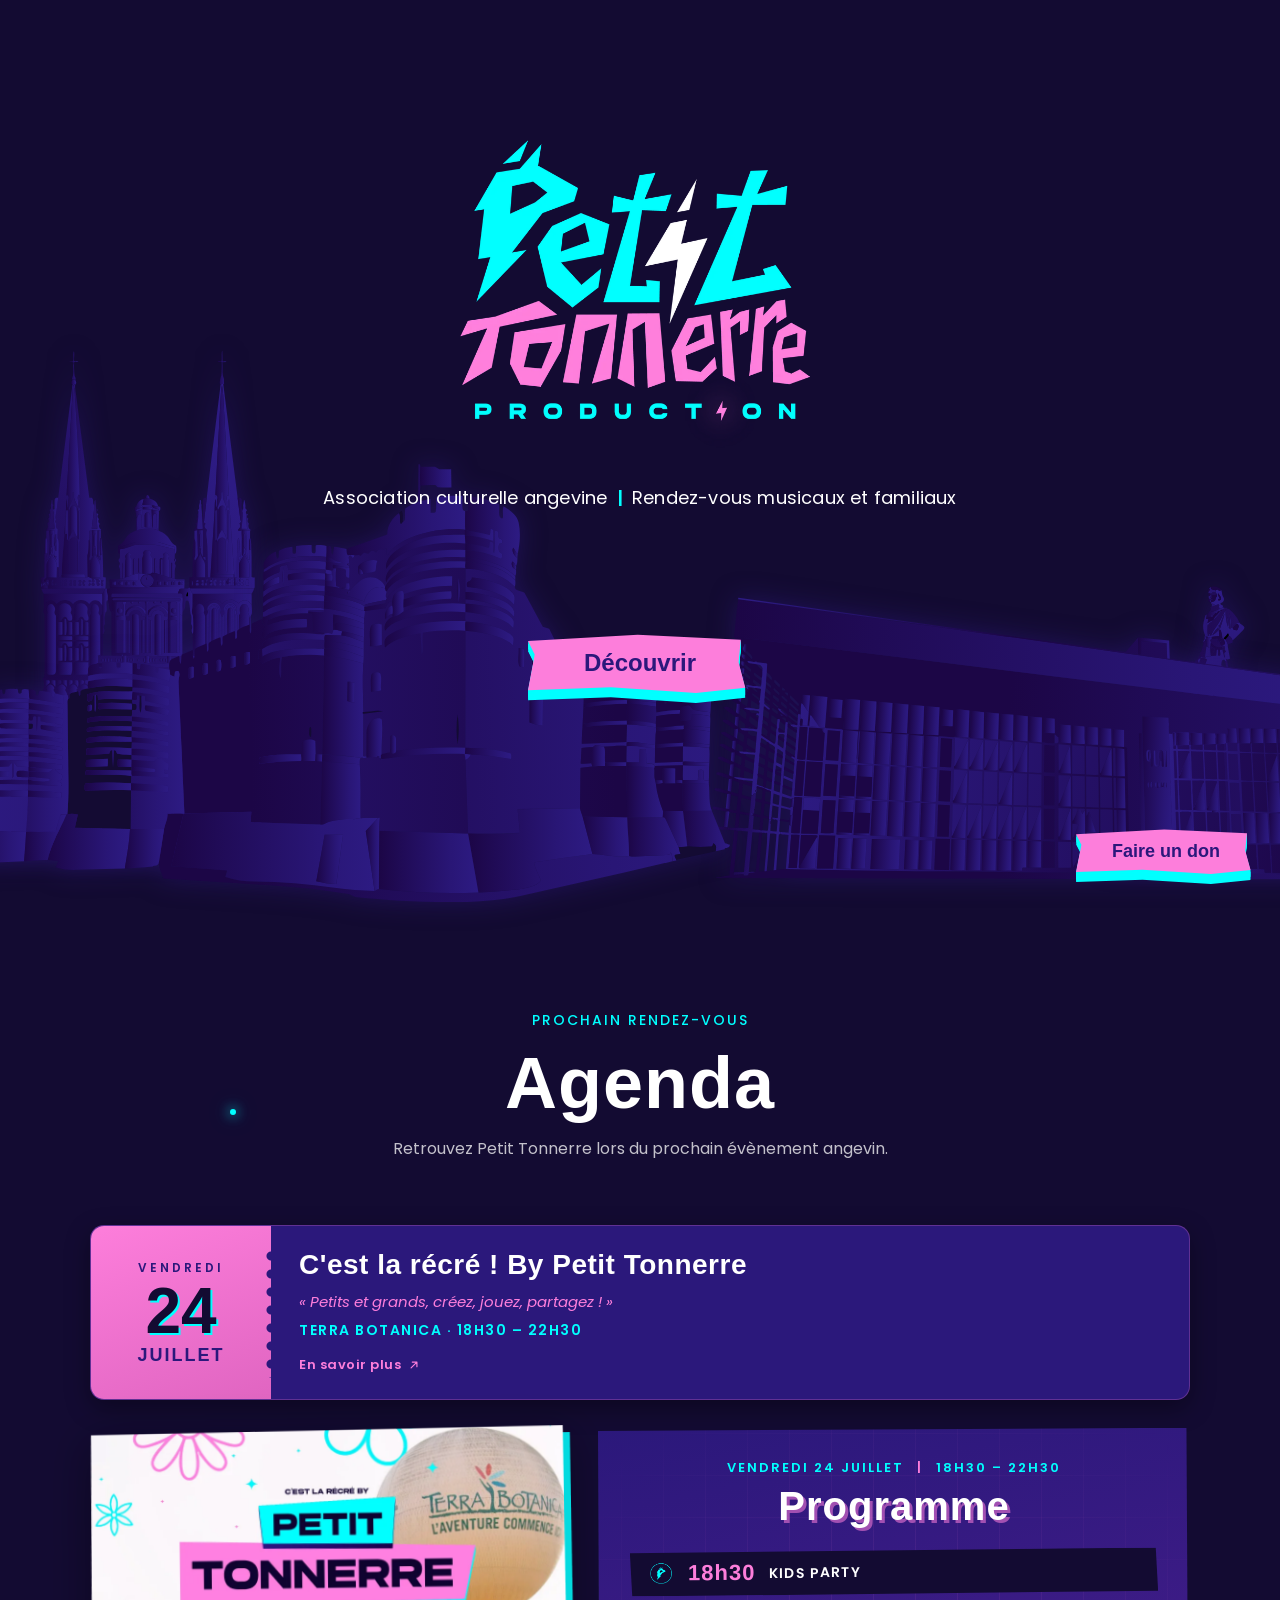
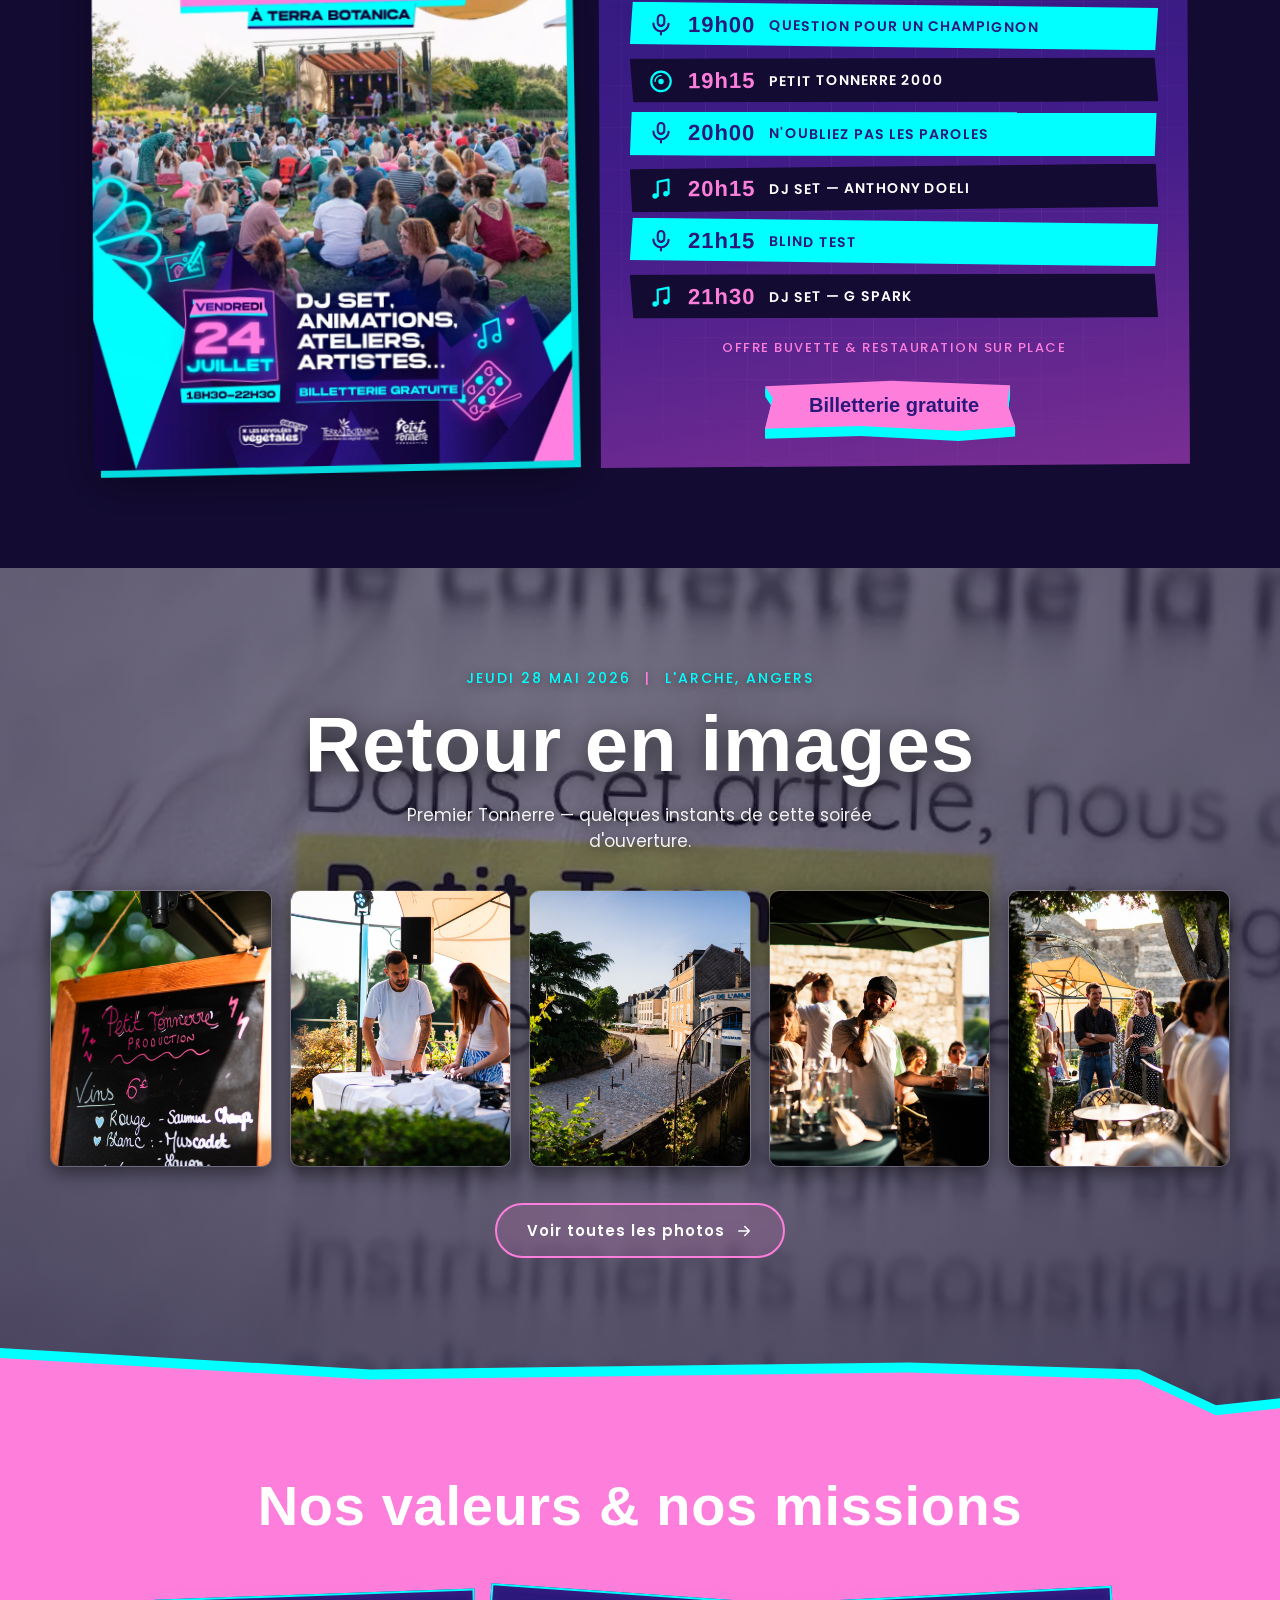
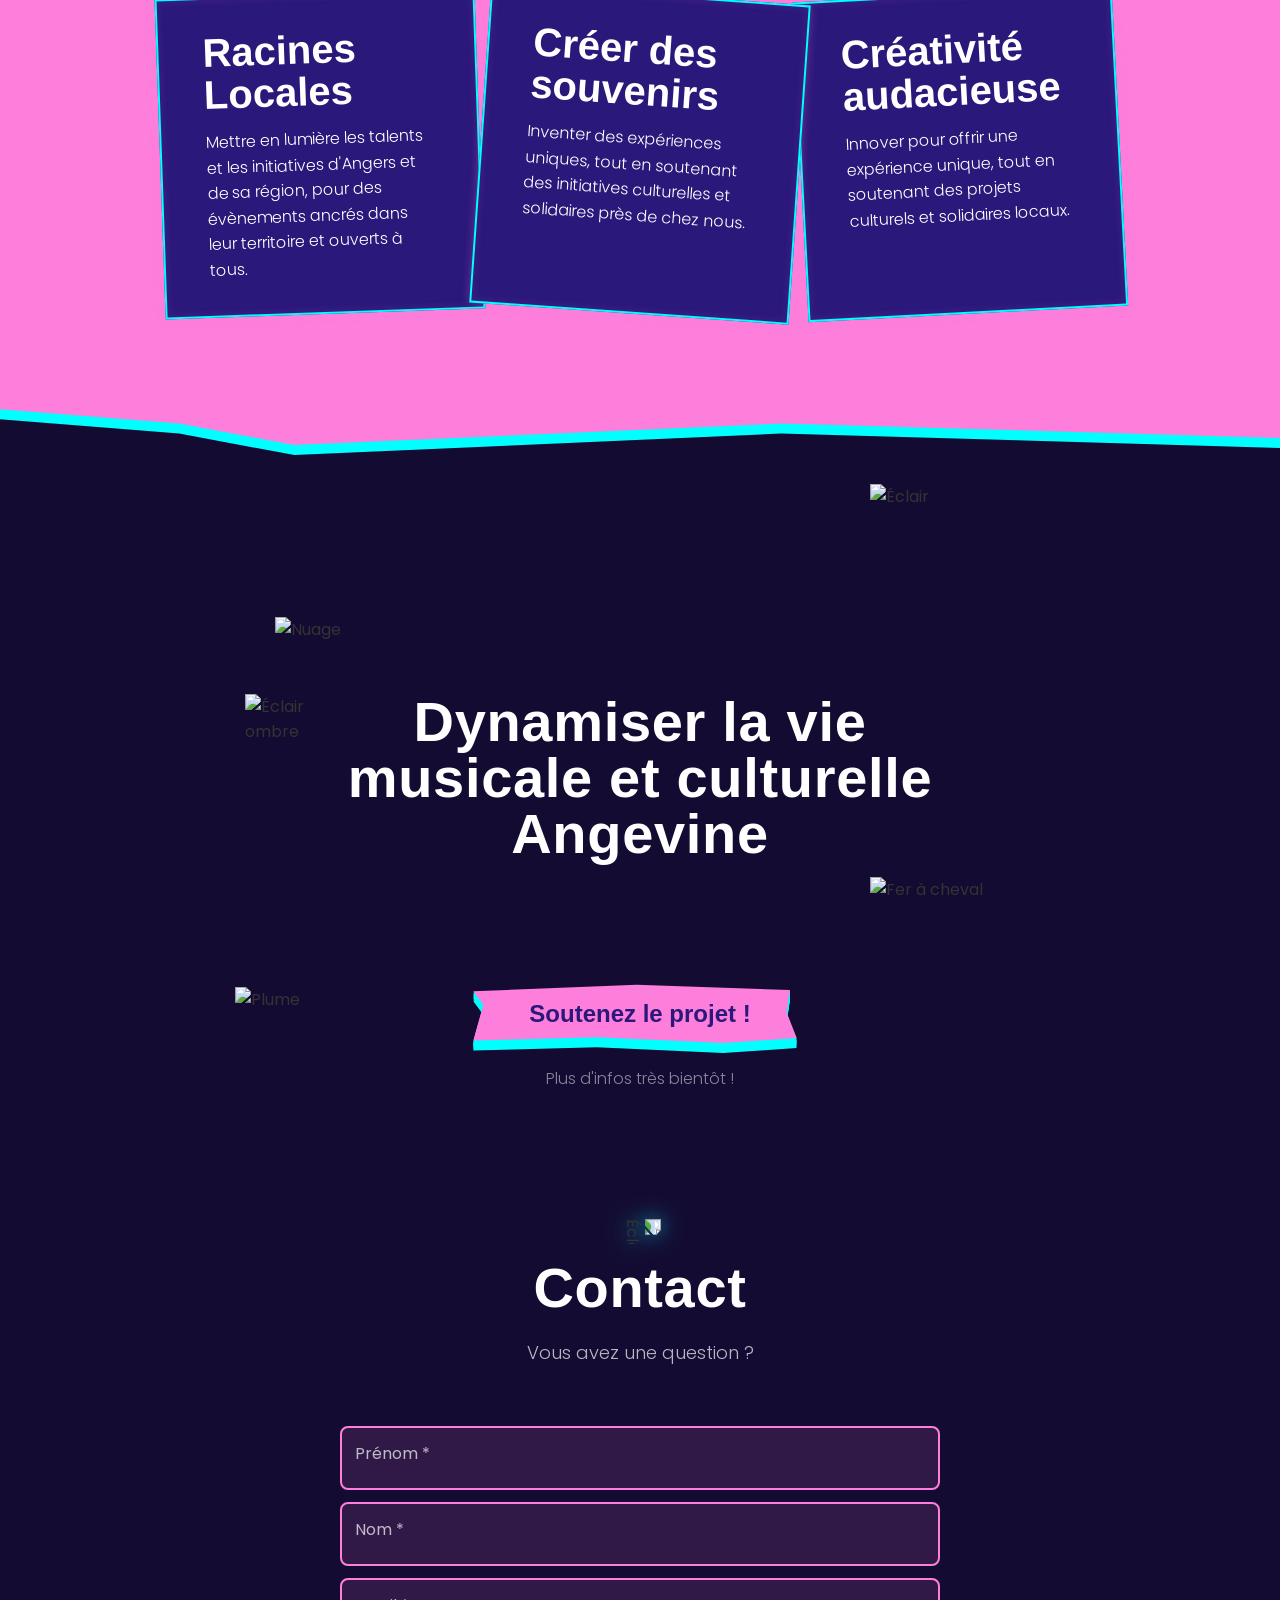
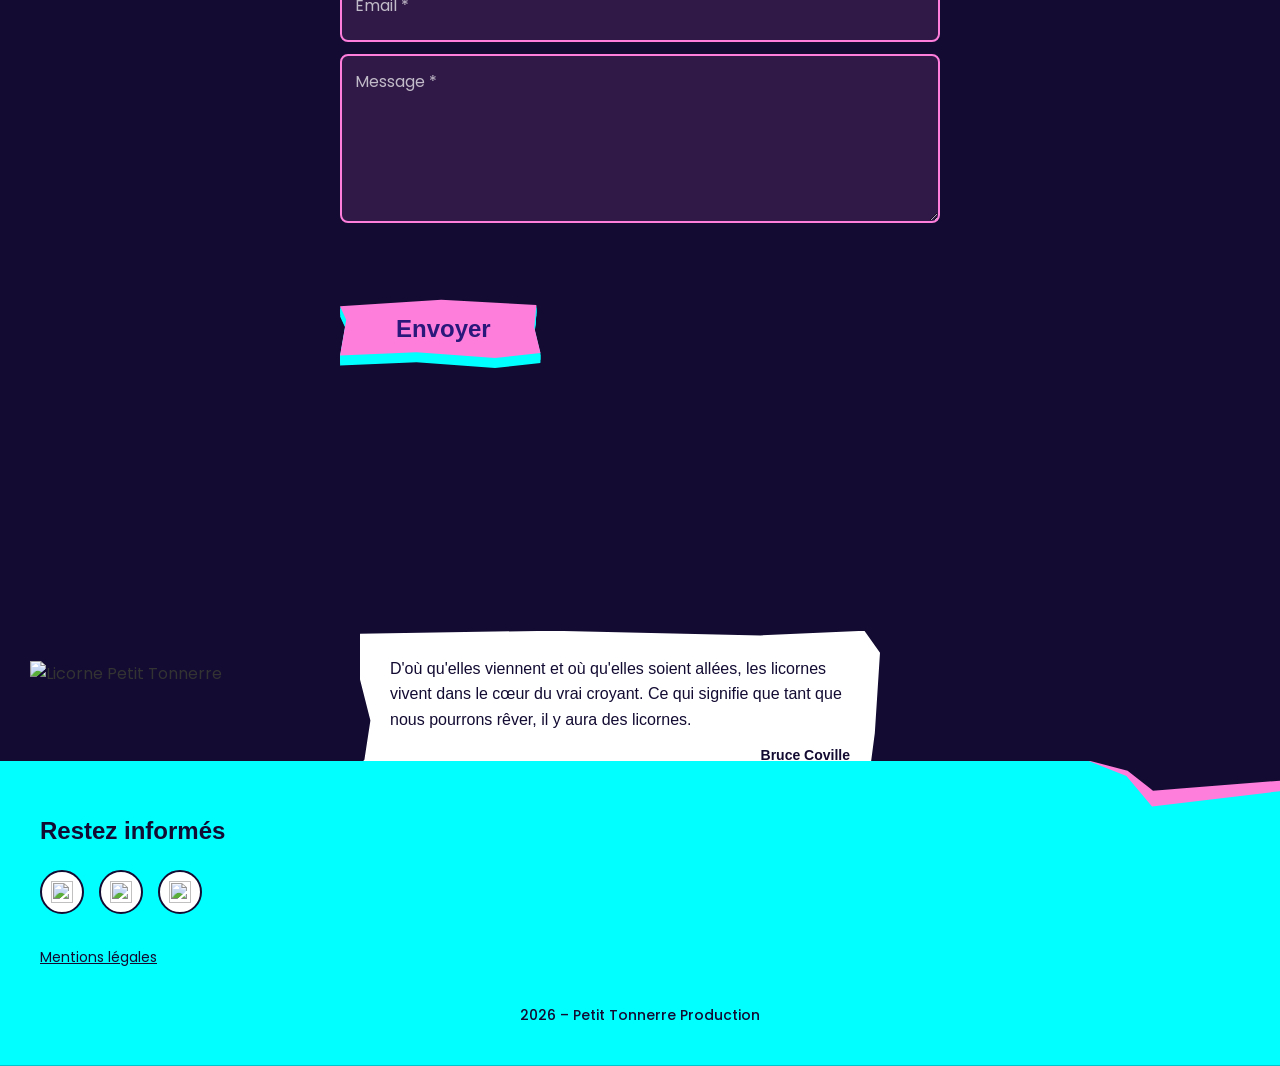
==== index.html @ 223f324e "Agenda : bords cassés façon DA (clip-path) au lieu des arrondis sur affiche + programme Co-Authored-" ====
<!DOCTYPE html>
<html lang="fr">
<head>
    <meta charset="UTF-8">
    <meta name="viewport" content="width=device-width, initial-scale=1.0">
    <meta name="description" content="Petit Tonnerre Production : association culturelle angevine, rendez-vous musicaux et familiaux à Angers. Retrouvez-nous cet été sur les évènements locaux.">
    <title>Petit Tonnerre Production – Association culturelle angevine</title>

    <!-- Favicon -->
    <link rel="icon" type="image/png" sizes="32x32" href="assets/img/favicon-32.png">
    <link rel="icon" type="image/png" sizes="192x192" href="assets/img/favicon-192.png">
    <link rel="icon" type="image/png" sizes="512x512" href="assets/img/favicon-512.png">
    <link rel="shortcut icon" type="image/png" href="assets/img/favicon-32.png">
    <link rel="apple-touch-icon" sizes="180x180" href="assets/img/apple-touch-icon.png">

    <!-- Open Graph (partages Facebook, LinkedIn, WhatsApp, iMessage, etc.) -->
    <meta property="og:type" content="website">
    <meta property="og:url" content="https://petittonnerre.fr/">
    <meta property="og:title" content="Petit Tonnerre Production – Association culturelle angevine">
    <meta property="og:description" content="Association culturelle angevine, rendez-vous musicaux et familiaux à Angers. Retrouvez-nous cet été sur les évènements locaux.">
    <meta property="og:image" content="https://petittonnerre.fr/assets/img/og-image.jpg">
    <meta property="og:image:type" content="image/jpeg">
    <meta property="og:image:width" content="1200">
    <meta property="og:image:height" content="630">
    <meta property="og:image:alt" content="Petit Tonnerre Production">
    <meta property="og:locale" content="fr_FR">
    <meta property="og:site_name" content="Petit Tonnerre Production">

    <!-- Twitter Card -->
    <meta name="twitter:card" content="summary_large_image">
    <meta name="twitter:title" content="Petit Tonnerre Production – Association culturelle angevine">
    <meta name="twitter:description" content="Association culturelle angevine, rendez-vous musicaux et familiaux à Angers. Retrouvez-nous cet été sur les évènements locaux.">
    <meta name="twitter:image" content="https://petittonnerre.fr/assets/img/og-image.jpg">

    <link rel="preconnect" href="https://fonts.googleapis.com">
    <link rel="preconnect" href="https://fonts.gstatic.com" crossorigin>
    <link href="https://fonts.googleapis.com/css2?family=Poppins:wght@300;400;500;600;700&display=swap" rel="stylesheet">
    <link rel="stylesheet" href="css/style.css?v=35">
</head>
<body>
    <!-- Navigation -->
    <nav id="navbar">
    </nav>

    <!-- Section Hero -->
    <section id="hero">
        <!-- Skyline Angers : silhouettes des bâtiments en bas, débordent du hero -->
        <div class="hero-skyline" aria-hidden="true">
            <img class="hero-building hero-building-cathedrale" src="assets/img/cathedrale.svg" alt="">
            <img class="hero-building hero-building-chateau" src="assets/img/chateau.svg" alt="">
            <img class="hero-building hero-building-immeuble" src="assets/img/immeuble.svg" alt="">
            <img class="hero-building hero-building-statue" src="assets/img/statue.svg" alt="">
        </div>
        <div class="hero-content">
            <div class="hero-text">
                <img class="hero-logo" src="assets/img/logo-pt-production.webp" alt="Logo Petit Tonnerre Production">
                <p class="hero-tagline">Association culturelle angevine <span class="hero-tagline-sep">|</span> Rendez-vous musicaux et familiaux</p>
            </div>
            <div class="button-wrapper" data-scroll-to="#agenda">
                <button type="button" class="btn hero-button">Découvrir</button>
            </div>
        </div>
    </section>

    <!--
        Section Premier Tonnerre — ARCHIVÉE après l'événement du 28 mai 2026.
        Conservée pour réutilisation potentielle (autre soirée à venir).
        Pour la réactiver : décommenter ce bloc et masquer/supprimer #galerie.
        Styles CSS associés conservés dans css/style.css (#projet.premier-tonnerre).

    <section id="projet" class="premier-tonnerre">
        <div class="pt-bg" aria-hidden="true">
            <div class="pt-grid"></div>
            <img class="pt-deco pt-deco-1" src="assets/img/nuage.svg" alt="">
            <img class="pt-deco pt-deco-2" src="assets/img/eclair.svg" alt="">
            <img class="pt-deco pt-deco-3" src="assets/img/plume.svg" alt="">
            <img class="pt-deco pt-deco-4" src="assets/img/eclair-ombre.svg" alt="">
            <img class="pt-deco pt-deco-5" src="assets/img/plume-blanche.svg" alt="">
            <img class="pt-deco pt-deco-6" src="assets/img/fer-a-cheval.svg" alt="">
            <span class="pt-star pt-star-1"></span>
            <span class="pt-star pt-star-2"></span>
            <span class="pt-star pt-star-3"></span>
            <span class="pt-star pt-star-4"></span>
            <span class="pt-star pt-star-5"></span>
            <span class="pt-star pt-star-6"></span>
            <span class="pt-star pt-star-7"></span>
            <span class="pt-star pt-star-8"></span>
            <span class="pt-star pt-star-9"></span>
        </div>

        <div class="pt-content">
            <p class="pt-eyebrow">À partir de 19h <span class="pt-eyebrow-sep">|</span> Ouvert à tous</p>

            <h2 class="pt-title">
                <span class="pt-word-wrap pt-word-wrap-premier">
                    <span class="pt-word-shadow pt-word-shadow-premier" aria-hidden="true"></span>
                    <span class="pt-title-word pt-word-premier">Premier</span>
                </span>
                <span class="pt-word-wrap pt-word-wrap-tonnerre">
                    <span class="pt-word-shadow pt-word-shadow-tonnerre" aria-hidden="true"></span>
                    <span class="pt-title-word pt-word-tonnerre">Tonnerre</span>
                    <span class="pt-glass-badge" aria-hidden="true">
                        <img class="pt-glass-icon" src="assets/glass.svg" alt="">
                        <span class="pt-glass-time">19H</span>
                    </span>
                </span>
            </h2>

            <div class="pt-date-frame">
                <div class="pt-date-banner">
                    <span class="pt-date-jeudi">JEUDI</span>
                    <img class="pt-date-star" src="assets/img/little-star-blue-fill.webp" alt="" aria-hidden="true">
                    <time class="pt-date-num" datetime="2026-05-28">
                        <span class="pt-date-day">28</span><span class="pt-date-month">&nbsp;MAI</span>
                    </time>
                </div>
            </div>

            <div class="pt-venue">
                <span class="pt-venue-city">ANGERS</span>
                <div class="pt-venue-place">
                    <span class="pt-venue-name">L'ARCHE</span>
                    <span class="pt-venue-sub">ROOFTOP &amp; RESTAURANT</span>
                </div>
            </div>

            <div class="button-wrapper" data-scroll-to="#contact">
                <button type="button" class="btn hero-button">En savoir plus</button>
            </div>
        </div>
    </section>
    -->

    <!-- Section Agenda : prochain rendez-vous -->
    <section id="agenda">
        <div class="agenda-bg" aria-hidden="true">
            <img class="agenda-deco agenda-deco-1" src="assets/img/eclair.svg" alt="">
            <img class="agenda-deco agenda-deco-2" src="assets/img/plume-blanche.svg" alt="">
            <img class="agenda-deco agenda-deco-3" src="assets/img/eclair-ombre.svg" alt="">
            <span class="agenda-star agenda-star-1"></span>
            <span class="agenda-star agenda-star-2"></span>
            <span class="agenda-star agenda-star-3"></span>
            <span class="agenda-star agenda-star-4"></span>
        </div>
        <div class="agenda-content">
            <div class="agenda-header">
                <p class="agenda-eyebrow">Prochain rendez-vous</p>
                <h2 class="agenda-title">Agenda</h2>
                <p class="agenda-subtitle">Retrouvez Petit Tonnerre lors du prochain évènement angevin.</p>
            </div>
            <div class="agenda-list">
                <a class="agenda-event" href="https://my.weezevent.com/cest-la-recre-by-petit-tonnerre-2026" target="_blank" rel="noopener noreferrer">
                    <div class="agenda-event-date">
                        <span class="agenda-event-dow">VENDREDI</span>
                        <span class="agenda-event-day">24</span>
                        <span class="agenda-event-month">JUILLET</span>
                    </div>
                    <div class="agenda-event-body">
                        <h3 class="agenda-event-title">C'est la récré ! By Petit Tonnerre</h3>
                        <p class="agenda-event-slogan">« Petits et grands, créez, jouez, partagez ! »</p>
                        <p class="agenda-event-venue">Terra Botanica · 18h30 – 22h30</p>
                        <span class="agenda-event-link" aria-hidden="true">
                            En savoir plus
                            <svg width="14" height="14" viewBox="0 0 24 24" fill="none"><path d="M7 17L17 7M17 7H9M17 7v8" stroke="currentColor" stroke-width="2" stroke-linecap="round" stroke-linejoin="round"/></svg>
                        </span>
                    </div>
                </a>
            </div>

            <!-- Focus évènement : affiche + programme (24 juillet, Terra Botanica) -->
            <div class="agenda-focus">
                <a class="agenda-affiche" href="https://my.weezevent.com/cest-la-recre-by-petit-tonnerre-2026" target="_blank" rel="noopener noreferrer" aria-label="Affiche de l'évènement — accéder à la billetterie gratuite">
                    <img src="assets/img/affiche-terra-24-07.webp" alt="Affiche C'est la récré by Petit Tonnerre à Terra Botanica — vendredi 24 juillet, 18h30 à 22h30, DJ set, animations, ateliers, artistes" loading="lazy">
                </a>
                <div class="agenda-prog">
                    <div class="agenda-prog-grid" aria-hidden="true"></div>
                    <div class="agenda-prog-inner">
                        <p class="agenda-prog-eyebrow">Vendredi 24 juillet <span class="agenda-eyebrow-sep">|</span> 18h30 – 22h30</p>
                        <h3 class="agenda-prog-title">Programme</h3>
                        <ol class="agenda-prog-list">
                            <li class="agenda-prog-item">
                                <span class="agenda-prog-icon" aria-hidden="true">
                                    <img src="assets/img/icon-licorne.webp" alt="">
                                </span>
                                <span class="agenda-prog-time">18h30</span>
                                <span class="agenda-prog-label">Kids Party</span>
                            </li>
                            <li class="agenda-prog-item">
                                <span class="agenda-prog-icon" aria-hidden="true">
                                    <svg viewBox="0 0 24 24" fill="none"><rect x="9" y="3" width="6" height="10" rx="3" stroke="currentColor" stroke-width="2"/><path d="M5 11a7 7 0 0 0 14 0M12 18v3" stroke="currentColor" stroke-width="2" stroke-linecap="round"/></svg>
                                </span>
                                <span class="agenda-prog-time">19h00</span>
                                <span class="agenda-prog-label">Question pour un champignon</span>
                            </li>
                            <li class="agenda-prog-item">
                                <span class="agenda-prog-icon" aria-hidden="true">
                                    <svg viewBox="0 0 24 24" fill="none"><circle cx="12" cy="12" r="9" stroke="currentColor" stroke-width="2"/><circle cx="12" cy="12" r="2.5" fill="currentColor"/><path d="M12 6.5a5.5 5.5 0 0 0-5.5 5.5" stroke="currentColor" stroke-width="1.2" stroke-linecap="round"/></svg>
                                </span>
                                <span class="agenda-prog-time">19h15</span>
                                <span class="agenda-prog-label">Petit Tonnerre 2000</span>
                            </li>
                            <li class="agenda-prog-item">
                                <span class="agenda-prog-icon" aria-hidden="true">
                                    <svg viewBox="0 0 24 24" fill="none"><rect x="9" y="3" width="6" height="10" rx="3" stroke="currentColor" stroke-width="2"/><path d="M5 11a7 7 0 0 0 14 0M12 18v3" stroke="currentColor" stroke-width="2" stroke-linecap="round"/></svg>
                                </span>
                                <span class="agenda-prog-time">20h00</span>
                                <span class="agenda-prog-label">N'oubliez pas les paroles</span>
                            </li>
                            <li class="agenda-prog-item">
                                <span class="agenda-prog-icon" aria-hidden="true">
                                    <svg viewBox="0 0 24 24" fill="none"><path d="M9 18V5l10-2v13" stroke="currentColor" stroke-width="2" stroke-linecap="round" stroke-linejoin="round"/><circle cx="6.5" cy="18" r="2.5" fill="currentColor"/><circle cx="16.5" cy="16" r="2.5" fill="currentColor"/></svg>
                                </span>
                                <span class="agenda-prog-time">20h15</span>
                                <span class="agenda-prog-label">DJ Set — Anthony Doeli</span>
                            </li>
                            <li class="agenda-prog-item">
                                <span class="agenda-prog-icon" aria-hidden="true">
                                    <svg viewBox="0 0 24 24" fill="none"><rect x="9" y="3" width="6" height="10" rx="3" stroke="currentColor" stroke-width="2"/><path d="M5 11a7 7 0 0 0 14 0M12 18v3" stroke="currentColor" stroke-width="2" stroke-linecap="round"/></svg>
                                </span>
                                <span class="agenda-prog-time">21h15</span>
                                <span class="agenda-prog-label">Blind Test</span>
                            </li>
                            <li class="agenda-prog-item">
                                <span class="agenda-prog-icon" aria-hidden="true">
                                    <svg viewBox="0 0 24 24" fill="none"><path d="M9 18V5l10-2v13" stroke="currentColor" stroke-width="2" stroke-linecap="round" stroke-linejoin="round"/><circle cx="6.5" cy="18" r="2.5" fill="currentColor"/><circle cx="16.5" cy="16" r="2.5" fill="currentColor"/></svg>
                                </span>
                                <span class="agenda-prog-time">21h30</span>
                                <span class="agenda-prog-label">DJ Set — G Spark</span>
                            </li>
                        </ol>
                        <p class="agenda-prog-note">Offre buvette &amp; restauration sur place</p>
                        <div class="button-wrapper agenda-prog-cta">
                            <a class="btn hero-button" href="https://my.weezevent.com/cest-la-recre-by-petit-tonnerre-2026" target="_blank" rel="noopener noreferrer">Billetterie gratuite</a>
                        </div>
                    </div>
                </div>
            </div>
        </div>
    </section>

    <!-- Section Retour en images : vidéo bg + teaser photos + CTA (28 mai 2026) -->
    <section id="retour-images">
        <video class="retour-video" autoplay muted loop playsinline preload="metadata" poster="assets/video/teaser-poster.jpg" aria-hidden="true">
            <source src="assets/video/teaser.mp4" type="video/mp4">
        </video>
        <div class="retour-overlay" aria-hidden="true"></div>
        <div class="retour-content">
            <p class="retour-eyebrow">Jeudi 28 mai 2026 <span class="retour-eyebrow-sep">|</span> L'Arche, Angers</p>
            <h2 class="retour-title">Retour en images</h2>
            <p class="retour-subtitle">Premier Tonnerre — quelques instants de cette soirée d'ouverture.</p>
        </div>
        <div class="retour-photos">
            <a class="retour-photo" href="galerie.html" aria-label="Voir toutes les photos">
                <img src="assets/img/galerie/_A7R3751.jpg" alt="Premier Tonnerre — photo 1" loading="lazy">
            </a>
            <a class="retour-photo" href="galerie.html" aria-label="Voir toutes les photos">
                <img src="assets/img/galerie/_A7R3783.jpg" alt="Premier Tonnerre — photo 2" loading="lazy">
            </a>
            <a class="retour-photo" href="galerie.html" aria-label="Voir toutes les photos">
                <img src="assets/img/galerie/_A7R3820.jpg" alt="Premier Tonnerre — photo 3" loading="lazy">
            </a>
            <a class="retour-photo" href="galerie.html" aria-label="Voir toutes les photos">
                <img src="assets/img/galerie/_A7R3863.jpg" alt="Premier Tonnerre — photo 4" loading="lazy">
            </a>
            <a class="retour-photo" href="galerie.html" aria-label="Voir toutes les photos">
                <img src="assets/img/galerie/_A7R3886.jpg" alt="Premier Tonnerre — photo 5" loading="lazy">
            </a>
        </div>
        <a href="galerie.html" class="retour-cta">
            Voir toutes les photos
            <svg width="18" height="18" viewBox="0 0 24 24" fill="none" aria-hidden="true">
                <path d="M5 12h14M13 6l6 6-6 6" stroke="currentColor" stroke-width="2" stroke-linecap="round" stroke-linejoin="round"/>
            </svg>
        </a>
    </section>

    <!-- Lightbox galerie -->
    <div id="galerie-lightbox" class="galerie-lightbox" role="dialog" aria-modal="true" aria-label="Visualisation photo" hidden>
        <button class="galerie-lightbox-close" type="button" aria-label="Fermer">
            <svg width="24" height="24" viewBox="0 0 24 24" fill="none" aria-hidden="true">
                <line x1="6" y1="6" x2="18" y2="18" stroke="#fff" stroke-width="2" stroke-linecap="round"/>
                <line x1="18" y1="6" x2="6" y2="18" stroke="#fff" stroke-width="2" stroke-linecap="round"/>
            </svg>
        </button>
        <button class="galerie-lightbox-nav galerie-lightbox-prev" type="button" aria-label="Photo précédente">
            <svg width="28" height="28" viewBox="0 0 24 24" fill="none" aria-hidden="true">
                <polyline points="15 18 9 12 15 6" stroke="#fff" stroke-width="2.5" stroke-linecap="round" stroke-linejoin="round"/>
            </svg>
        </button>
        <button class="galerie-lightbox-nav galerie-lightbox-next" type="button" aria-label="Photo suivante">
            <svg width="28" height="28" viewBox="0 0 24 24" fill="none" aria-hidden="true">
                <polyline points="9 18 15 12 9 6" stroke="#fff" stroke-width="2.5" stroke-linecap="round" stroke-linejoin="round"/>
            </svg>
        </button>
        <div class="galerie-lightbox-stage">
            <img id="galerie-lightbox-img" src="" alt="">
        </div>
        <div class="galerie-lightbox-counter" id="galerie-lightbox-counter"></div>
    </div>

    <!-- Section Valeurs -->
    <div class="valeurs-wrapper">
        <section id="valeur">
            <div class="valeurs-title">
                <h2>Nos valeurs & nos missions</h2>
            </div>
            <div class="valeurs-content">
                <div class="valeurs-cards">
                    <div class="valeur-card valeur-card-1">
                        <h3 class="valeur-title">Racines Locales</h3>
                        <p class="valeur-description">Mettre en lumière les talents et les initiatives d'Angers et de sa région, pour des évènements ancrés dans leur territoire et ouverts à tous.</p>
                    </div>
                    <div class="valeur-card valeur-card-2">
                        <h3 class="valeur-title">Créer des souvenirs</h3>
                        <p class="valeur-description">Inventer des expériences uniques, tout en soutenant des initiatives culturelles et solidaires près de chez nous.</p>
                    </div>
                    <div class="valeur-card valeur-card-3">
                        <h3 class="valeur-title">Créativité audacieuse</h3>
                        <p class="valeur-description">Innover pour offrir une expérience unique, tout en soutenant des projets culturels et solidaires locaux.</p>
                    </div>
                </div>
            </div>
        </section>
    </div>

    <!-- Section Partenaires -->
    <section id="partenaires">
        <img src="assets/img/nuage.svg" alt="Nuage" class="decorative-svg svg-nuage" data-speed="0.3">
        <img src="assets/img/eclair.svg" alt="Éclair" class="decorative-svg svg-eclair-1" data-speed="0.5">
        <img src="assets/img/eclair-ombre.svg" alt="Éclair ombre" class="decorative-svg svg-eclair-2" data-speed="0.4">
        <img src="assets/img/plume.svg" alt="Plume" class="decorative-svg svg-plume-1" data-speed="0.6">
        <img src="assets/img/fer-a-cheval.svg" alt="Fer à cheval" class="decorative-svg svg-fer" data-speed="0.45">
        <div class="partenaires-content">
            <div class="partenaires-title">
                <h2>Dynamiser la vie musicale et culturelle Angevine</h2>
            </div>
        </div>
    </section>

    <section id="button-partenaires">
        <div class="button-wrapper" data-scroll-to="#contact">
            <button type="button" class="btn hero-button">Soutenez le projet&nbsp;!</button>
        </div>
        <p class="p-secondary">Plus d'infos très bientôt !</p>
    </section>

    <!-- Section Contact -->
    <section id="contact">
        <div class="contact-content">
            <div class="contact-header">
                <img src="assets/img/eclair.svg" alt="Éclair" class="contact-icon">
                <h2>Contact</h2>
                <p class="contact-subtitle">Vous avez une question ?</p>
            </div>
            <form class="contact-form" id="contact-form" novalidate>
                <div class="form-group">
                    <input type="text" id="prenom" name="prenom" required>
                    <label for="prenom">Prénom *</label>
                </div>
                <div class="form-group">
                    <input type="text" id="nom" name="nom" required>
                    <label for="nom">Nom *</label>
                </div>
                <div class="form-group">
                    <input type="email" id="email" name="email" required>
                    <label for="email">Email *</label>
                </div>
                <div class="form-group">
                    <textarea id="message" name="message" rows="5" required></textarea>
                    <label for="message">Message *</label>
                </div>
                <div class="form-message" id="form-message"></div>
                <div class="button-wrapper">
                    <button type="submit" class="btn hero-button">Envoyer</button>
                </div>
            </form>
        </div>
    </section>

    <!-- Section Licorne -->
    <section id="licorne">
        <img src="assets/img/licorne.webp" alt="Licorne Petit Tonnerre" class="licorne-img">
        <div class="licorne-quote-wrap">
            <blockquote class="licorne-quote">
                <p>D'où qu'elles viennent et où qu'elles soient allées, les licornes vivent dans le cœur du vrai croyant. Ce qui signifie que tant que nous pourrons rêver, il y aura des licornes.</p>
                <cite>Bruce Coville</cite>
            </blockquote>
        </div>
    </section>

    <!-- Footer -->
    <div class="footer-wrapper">
        <span class="footer-rose-line" aria-hidden="true"></span>
        <footer class="footer">
        <div class="footer-content">
            <h3 class="footer-title">Restez informés</h3>
            <div class="footer-social">
                <a href="https://www.instagram.com/petit_tonnerre_production/" class="footer-social-link" aria-label="Instagram" target="_blank" rel="noopener noreferrer"><img src="assets/img/instagram.svg" alt="" class="footer-social-icon"></a>
                <a href="https://www.facebook.com/profile.php?id=61589135597420" class="footer-social-link" aria-label="Facebook" target="_blank" rel="noopener noreferrer"><img src="assets/img/facebook.svg" alt="" class="footer-social-icon"></a>
                <a href="https://www.linkedin.com/company/petittonnerreproduction" class="footer-social-link" aria-label="LinkedIn" target="_blank" rel="noopener noreferrer"><img src="assets/img/linkedin.svg" alt="" class="footer-social-icon"></a>
            </div>
            <a href="#mentions-legales" class="footer-legal">Mentions légales</a>
            <div class="footer-bottom">
                <img src="assets/img/eclair-rose.svg" alt="" class="footer-bolt" aria-hidden="true">
                <p class="footer-copyright">2026 – Petit Tonnerre Production</p>
            </div>
        </div>
        </footer>
    </div>

    <!-- Bouton flottant : Faire un don (HelloAsso) -->
    <div class="button-wrapper ha-fab-wrapper">
        <button type="button" id="openHaOverlay" class="btn hero-button ha-fab-btn" aria-label="Faire un don">Faire un don</button>
    </div>

    <!-- Modale : formulaire HelloAsso -->
    <div id="haWidgetModal" class="ha-modal" role="dialog" aria-modal="true" aria-label="Formulaire de don HelloAsso" hidden>
        <button id="closeHaWidgetBtn" class="ha-modal-close" type="button" aria-label="Fermer">
            <svg width="24" height="24" viewBox="0 0 24 24" fill="none" aria-hidden="true">
                <line x1="6" y1="6" x2="18" y2="18" stroke="#2B187B" stroke-width="2" stroke-linecap="round"/>
                <line x1="18" y1="6" x2="6" y2="18" stroke="#2B187B" stroke-width="2" stroke-linecap="round"/>
            </svg>
        </button>
        <div class="ha-modal-content">
            <iframe
                id="haWidget"
                src="https://www.helloasso.com/associations/petit-tonnerre-production/formulaires/1/widget?view=overlay"
                allow="payment"
                title="Formulaire de don – Petit Tonnerre Production"
            ></iframe>
        </div>
    </div>

    <script type="text/javascript" src="https://cdn.jsdelivr.net/npm/@emailjs/browser@4/dist/email.min.js"></script>
    <script src="js/script.js?v=6"></script>
</body>
</html>
---- css/style.css ----
/* Reset de base */
* {
    margin: 0;
    padding: 0;
    box-sizing: border-box;
}

html {
    overflow-x: hidden;
    scroll-behavior: smooth;
}

/* Variables CSS - Design System */
:root {
    --color-rose: #FD7EDB;
    --color-blue: #01FFFF;
    --color-dark: #130B32;
    --color-dark-blue: #2B187B;
}

/* Fonts */
@font-face {
    font-family: 'TBJ Fluke';
    src: url('../assets/fonts/TBJFluke-Bold.woff2') format('woff2'),
         url('../assets/fonts/TBJFluke-Bold.woff') format('woff'),
         url('../assets/fonts/TBJFluke-Bold.ttf') format('truetype'),
         url('../assets/fonts/TBJFluke-Bold.otf') format('opentype');
    font-weight: bold;
    font-style: normal;
    font-display: swap;
}

@font-face {
    font-family: 'TBJ Fluke';
    src: url('../assets/fonts/TBJFluke-Light.woff2') format('woff2'),
         url('../assets/fonts/TBJFluke-Light.woff') format('woff'),
         url('../assets/fonts/TBJFluke-Light.ttf') format('truetype'),
         url('../assets/fonts/TBJFluke-Light.otf') format('opentype');
    font-weight: lighter;
    font-style: normal;
    font-display: swap;
}



/* Body */
body {
    font-family: 'Poppins', sans-serif;
    font-size: 16px;
    color: #333;
    background-color: var(--color-dark);
    overflow-x: hidden;
    width: 100%;
    max-width: 100%;
}

h2 {
    font-family: 'TBJ Fluke', sans-serif;
    font-weight: bold;
    font-size: 56px;
    color: white;
    line-height: 1;
    letter-spacing: 0.68px;
    position: relative;
    word-wrap: break-word;
    overflow-wrap: break-word;
}

/* Section Hero */
#hero {
    height: 90vh;
    background-image: url('../assets/img/bg-hero.webp');
    background-size: cover;
    background-position: bottom;
    background-repeat: no-repeat;
    display: flex;
    justify-content: center;
    align-items: center;
    position: relative;
}

/* Skyline Angers : silhouettes en bas du hero, débordent vers la section suivante */
.hero-skyline {
    position: absolute;
    left: 0;
    right: 0;
    bottom: 0;
    height: 50%;
    pointer-events: none;
    z-index: 1;
}

.hero-building {
    position: absolute;
    bottom: 0;
    height: auto;
    object-fit: contain;
    pointer-events: none;
    /* léger glow violet pour intégrer à l'ambiance */
    filter: drop-shadow(0 0 12px rgba(43, 24, 123, 0.5));
}

/* Cathédrale Saint-Maurice : tall + thin, côté gauche, en arrière-plan */
.hero-building-cathedrale {
    left: -3%;
    width: 270px;
    z-index: 2;
    bottom: -50px;
}

/* Château d'Angers : large silhouette à gauche-centre, au premier plan */
.hero-building-chateau {
    left: -12%;
    width: 720px;
    z-index: 4;
    bottom: -95px;
}

/* Immeuble moderne : silhouette horizontale côté droit, en milieu de plan */
.hero-building-immeuble {
    right: -12%;
    width: 570px;
    z-index: 3;
    bottom: -105px;
}

/* Statue (Roi René) : tall + thin, côté droit, en arrière-plan */
.hero-building-statue {
    right: -3%;
    width: 195px;
    z-index: 2;
    bottom: -50px;
}

/* Tablette (768 - 1199) */
@media (max-width: 1199px) and (min-width: 768px) {
    .hero-building-cathedrale {
        left: -4%;
        width: 225px;
    }
    .hero-building-chateau {
        left: -14%;
        width: 570px;
    }
    .hero-building-immeuble {
        right: -14%;
        width: 480px;
    }
    .hero-building-statue {
        right: -4%;
        width: 165px;
    }
}

/* Grand desktop (1200+) */
@media (min-width: 1200px) {
    .hero-building-cathedrale {
        width: 330px;
        left: -3%;
        bottom: -60px;
    }
    .hero-building-chateau {
        left: -10%;
        width: 900px;
        bottom: -120px;
    }
    .hero-building-immeuble {
        right: -10%;
        width: 720px;
        bottom: -130px;
    }
    .hero-building-statue {
        width: 240px;
        right: -3%;
        bottom: -60px;
    }
}

/* XL desktop (1600+) */
@media (min-width: 1600px) {
    .hero-building-cathedrale { width: 390px; left: -3%; bottom: -70px; }
    .hero-building-chateau { width: 1080px; left: -8%; bottom: -150px; }
    .hero-building-immeuble { width: 840px; right: -8%; bottom: -160px; }
    .hero-building-statue { width: 300px; right: -3%; bottom: -70px; }
}

/* Mobile (max 767) — on garde les 4 mais on rapproche et réduit */
@media (max-width: 767px) {
    .hero-building-cathedrale {
        left: -12%;
        width: 135px;
        bottom: -30px;
    }
    .hero-building-chateau {
        left: -22%;
        width: 90%;
        max-width: 480px;
        bottom: -60px;
    }
    .hero-building-immeuble {
        right: -22%;
        width: 75%;
        max-width: 360px;
        bottom: -70px;
    }
    .hero-building-statue {
        right: -12%;
        width: 105px;
        bottom: -30px;
    }
}

@media (max-width: 420px) {
    .hero-building-cathedrale { width: 105px; left: -14%; }
    .hero-building-chateau { width: 95%; bottom: -45px; left: -25%; }
    .hero-building-immeuble { width: 85%; bottom: -55px; right: -25%; }
    .hero-building-statue { width: 84px; right: -14%; }
}

/* Tagline hero (sous le logo) */
.hero-tagline {
    color: white;
    font-family: 'Poppins', sans-serif;
    font-weight: 400;
    font-size: 13px;
    letter-spacing: 0.2px;
    text-align: center;
    max-width: 720px;
    line-height: 1.5;
    margin-top: 4px;
    padding: 0 24px;
    white-space: nowrap;
}

@media (max-width: 600px) {
    .hero-tagline {
        white-space: normal;
    }
}

.hero-tagline-sep {
    color: var(--color-blue);
    margin: 0 4px;
    font-weight: 600;
}

@media (min-width: 768px) {
    .hero-tagline {
        font-size: 18px;
        padding: 0;
    }
}


/*logo hero*/
.hero-logo {
    width: clamp(220px, 38%, 420px);
    object-fit: contain;
}

@media (max-width: 768px) {
    .hero-logo {
        width: clamp(180px, 60%, 280px);
    }
}

.hero-content {
    display: flex;
    flex-direction: column;
    align-items: center;
    justify-content: center;
    gap: 120px;
    position: relative;
    z-index: 2;
    width: 100%;
    max-width: 100%;
}

.hero-text {
    display: flex;
    flex-direction: column;
    align-items: center;
    justify-content: center;
    gap: 20px;
    width: 100%;
}

/* #region Bouton Hero */
/* Wrapper : ombre nette (drop-shadow avec blur à 0, suit le clip-path du bouton) */
.button-wrapper {
    position: relative;
    display: inline-block;
    -webkit-filter: drop-shadow(0 1px 0 var(--color-blue))
            drop-shadow(0 2px 0 var(--color-blue))
            drop-shadow(0 3px 0 var(--color-blue))
            drop-shadow(0 4px 0 var(--color-blue));
    filter: drop-shadow(0 1px 0 var(--color-blue))
            drop-shadow(0 2px 0 var(--color-blue))
            drop-shadow(0 3px 0 var(--color-blue))
            drop-shadow(0 4px 0 var(--color-blue));
    transition: filter 0.1s ease;
}

/* Bouton Découvrir */
.btn.hero-button {
    font-family: 'TBJ Fluke', sans-serif;
    font-weight: bold;
    font-size: 24px;
    color: var(--color-dark-blue);
    background-color: var(--color-rose);
    border: none;
    padding: 18px 56px;
    position: relative;
    cursor: pointer;
    transition: transform 0.1s ease;
    -webkit-clip-path: polygon(49% 5%, 95% 13%, 94% 48%, 97% 88%, 75% 96%, 37% 87%, 0 92%, 3% 36%, 0 15%);
    clip-path: polygon(49% 5%, 95% 13%, 94% 48%, 97% 88%, 75% 96%, 37% 87%, 0 92%, 3% 36%, 0 15%);
    overflow: hidden;
    box-shadow: inset 0 1px 0 0 rgba(255, 255, 255, 0.3);
}

/* Effet shimmer */
.btn.hero-button::before {
    content: '';
    position: absolute;
    inset: 0;
    background: linear-gradient(to right, transparent, rgba(255, 255, 255, 0.2), transparent);
    transform: translateX(-100%);
    animation: shimmer 3s infinite;
    pointer-events: none;
}

/* Hover : ombre plus fine */
.button-wrapper:hover {
    -webkit-filter: drop-shadow(0 0.5px 0 var(--color-blue))
            drop-shadow(0 1px 0 var(--color-blue))
            drop-shadow(0 1.5px 0 var(--color-blue))
            drop-shadow(0 2px 0 var(--color-blue));
    filter: drop-shadow(0 0.5px 0 var(--color-blue))
            drop-shadow(0 1px 0 var(--color-blue))
            drop-shadow(0 1.5px 0 var(--color-blue))
            drop-shadow(0 2px 0 var(--color-blue));
}

.button-wrapper:hover .btn.hero-button {
    -webkit-transform: translateY(1px);
    transform: translateY(1px);
}

/* Click : plus d'ombre, bouton enfoncé */
.button-wrapper:active {
    -webkit-filter: none;
    filter: none;
}

.button-wrapper:active .btn.hero-button {
    -webkit-transform: translateY(2px);
    transform: translateY(2px);
}

/* Sur vrai mobile : le filter ne s'applique pas (Safari iOS), on utilise un calque ::before net à la place */
@media (max-width: 768px) {
    .button-wrapper {
        -webkit-filter: none;
        filter: none;
        overflow: visible;
    }
    .button-wrapper::before {
        content: '';
        position: absolute;
        inset: 0;
        top: 4px;
        bottom: -4px;
        left: 0;
        right: 0;
        background: var(--color-blue);
        -webkit-clip-path: polygon(49% 5%, 95% 13%, 94% 48%, 97% 88%, 75% 96%, 37% 87%, 0 92%, 3% 36%, 0 15%);
        clip-path: polygon(49% 5%, 95% 13%, 94% 48%, 97% 88%, 75% 96%, 37% 87%, 0 92%, 3% 36%, 0 15%);
        pointer-events: none;
        transition: top 0.1s ease, bottom 0.1s ease, opacity 0.1s ease;
    }
    .button-wrapper:hover::before {
        top: 2px;
        bottom: -2px;
    }
    .button-wrapper:active::before {
        opacity: 0;
    }
    .button-wrapper .btn.hero-button {
        position: relative;
        z-index: 1;
    }
}

/* Animation shimmer */
@keyframes shimmer {
    100% {
        transform: translateX(100%);
    }
}
/* #endregion */


/* Section Premier Tonnerre (event 28 mai) — layout inspiré de l'affiche */
#projet.premier-tonnerre {
    position: relative;
    margin: 280px 0 140px 0;
    padding: 80px 30px 90px 30px;
    display: flex;
    justify-content: center;
    background-image:
        linear-gradient(rgba(19, 11, 50, 0.10), rgba(19, 11, 50, 0.15)),
        url('../assets/img/rooftop.webp');
    background-size: cover;
    background-position: center;
    background-repeat: no-repeat;
    overflow: hidden;
    /* edges torn-paper subtils (haut + bas) */
    -webkit-clip-path: polygon(
        0% 2%, 8% 0%, 18% 3%, 32% 1%, 48% 2%, 62% 0%, 76% 2%, 88% 1%, 100% 3%,
        100% 98%, 88% 100%, 76% 98%, 62% 100%, 48% 99%, 32% 100%, 18% 98%, 8% 100%, 0% 98%
    );
    clip-path: polygon(
        0% 2%, 8% 0%, 18% 3%, 32% 1%, 48% 2%, 62% 0%, 76% 2%, 88% 1%, 100% 3%,
        100% 98%, 88% 100%, 76% 98%, 62% 100%, 48% 99%, 32% 100%, 18% 98%, 8% 100%, 0% 98%
    );
}

/* Décor de fond */
.pt-bg {
    position: absolute;
    inset: 0;
    pointer-events: none;
    z-index: 0;
    overflow: hidden;
}

/* Grille rose subtile */
.pt-grid {
    position: absolute;
    inset: 0;
    background-image:
        linear-gradient(rgba(253, 126, 219, 0.07) 1px, transparent 1px),
        linear-gradient(90deg, rgba(253, 126, 219, 0.07) 1px, transparent 1px);
    background-size: 48px 48px;
    background-position: center center;
    mask-image: radial-gradient(ellipse at center, black 40%, transparent 90%);
    -webkit-mask-image: radial-gradient(ellipse at center, black 40%, transparent 90%);
}

/* Assets décoratifs dispatchés */
.pt-deco {
    position: absolute;
    opacity: 0.22;
    width: 60px;
    height: auto;
    filter: drop-shadow(0 0 8px rgba(1, 255, 255, 0.3));
    animation: ptFloat 8s ease-in-out infinite;
}

.pt-deco-1 { top: 6%; left: 8%; width: 70px; animation-delay: 0s; }
.pt-deco-2 { top: 14%; right: 9%; width: 55px; animation-delay: 1.2s; }
.pt-deco-3 { top: 48%; left: 3%; width: 50px; animation-delay: 2.4s; }
.pt-deco-4 { bottom: 16%; right: 14%; width: 45px; animation-delay: 3.6s; }
.pt-deco-5 { bottom: 8%; left: 18%; width: 38px; animation-delay: 4.8s; }
.pt-deco-6 { top: 38%; right: 5%; width: 60px; animation-delay: 6s; }

@keyframes ptFloat {
    0%, 100% { transform: translateY(0) rotate(0deg); }
    50% { transform: translateY(-8px) rotate(2deg); }
}

/* Étoiles scintillantes */
.pt-star {
    position: absolute;
    width: 4px;
    height: 4px;
    border-radius: 50%;
    background-color: white;
    box-shadow:
        0 0 4px rgba(255, 255, 255, 0.9),
        0 0 10px rgba(1, 255, 255, 0.5),
        0 0 16px rgba(1, 255, 255, 0.25);
    animation: ptTwinkle 3s ease-in-out infinite;
}

.pt-star-1 { top: 10%; left: 22%; animation-delay: 0s; }
.pt-star-2 { top: 18%; right: 28%; animation-delay: 0.4s; width: 3px; height: 3px; }
.pt-star-3 { top: 32%; left: 14%; animation-delay: 0.9s; }
.pt-star-4 { top: 50%; right: 18%; animation-delay: 1.5s; width: 5px; height: 5px; }
.pt-star-5 { top: 64%; left: 28%; animation-delay: 2.1s; width: 3px; height: 3px; }
.pt-star-6 { top: 78%; right: 30%; animation-delay: 2.6s; }
.pt-star-7 { top: 28%; left: 70%; animation-delay: 0.7s; width: 3px; height: 3px; }
.pt-star-8 { bottom: 22%; left: 50%; animation-delay: 1.8s; }
.pt-star-9 { top: 60%; left: 8%; animation-delay: 2.3s; width: 3px; height: 3px; }

@keyframes ptTwinkle {
    0%, 100% { opacity: 0.25; transform: scale(0.7); }
    50% { opacity: 1; transform: scale(1.2); }
}

/* Contenu principal */
.pt-content {
    position: relative;
    z-index: 2;
    display: flex;
    flex-direction: column;
    align-items: center;
    gap: 28px;
    max-width: 900px;
    width: 100%;
    text-align: center;
}

/* Détache le bouton "En savoir plus" du bloc info pour qu'il se lise comme CTA */
.pt-content > .button-wrapper {
    margin-top: 36px;
}

.pt-eyebrow {
    font-family: 'TBJ Fluke', sans-serif;
    font-weight: lighter;
    font-size: 14px;
    color: white;
    letter-spacing: 4px;
    text-transform: uppercase;
}

.pt-eyebrow-sep {
    color: var(--color-blue);
    margin: 0 8px;
    font-weight: bold;
}

/* Titre PREMIER / TONNERRE — clip-path banner simplifié (différent du bouton) */
.pt-title {
    display: flex;
    flex-direction: column;
    align-items: center;
    margin: 12px 0;
    text-transform: uppercase;
    position: relative;
}

.pt-title-word {
    font-family: 'TBJ Fluke', sans-serif;
    font-weight: bold;
    font-size: clamp(54px, 9vw, 96px);
    color: var(--color-dark-blue);
    padding: 18px 64px;
    letter-spacing: 1px;
    line-height: 1;
    display: inline-block;
    /* Effet verre */
    box-shadow: inset 0 2px 0 0 rgba(255, 255, 255, 0.35);
}

/* Wrappers : position relative pour héberger le span "shadow" en absolu */
.pt-word-wrap {
    position: relative;
    display: inline-block;
}

.pt-word-wrap-tonnerre {
    margin-top: -14px;
}

/* Badge "19H" + verre en superposition sur TONNERRE, angle bas droit */
.pt-glass-badge {
    position: absolute;
    bottom: -28px;
    right: -32px;
    display: inline-flex;
    align-items: center;
    gap: 6px;
    padding: 8px 16px 6px 12px;
    background-color: white;
    line-height: 1;
    z-index: 6;
    pointer-events: none;
    transform: rotate(-4deg);
    -webkit-clip-path: polygon(6% 8%, 96% 0%, 100% 92%, 4% 100%);
    clip-path: polygon(6% 8%, 96% 0%, 100% 92%, 4% 100%);
    -webkit-filter: drop-shadow(0 1px 0 var(--color-dark-blue))
            drop-shadow(0 2px 0 var(--color-dark-blue))
            drop-shadow(0 3px 0 var(--color-dark-blue));
    filter: drop-shadow(0 1px 0 var(--color-dark-blue))
            drop-shadow(0 2px 0 var(--color-dark-blue))
            drop-shadow(0 3px 0 var(--color-dark-blue));
}

.pt-glass-icon {
    width: 34px;
    height: auto;
    display: block;
}

.pt-glass-time {
    font-family: 'TBJ Fluke', sans-serif;
    font-weight: bold;
    font-size: 32px;
    color: var(--color-dark-blue);
    letter-spacing: 1px;
    line-height: 1;
}

/* Span "shadow" : clone clip-pathé du mot, dark-blue, offset via transform.
   Comme il est sibling du mot (pas enfant), il n'est pas clippé par le mot. */
.pt-word-shadow {
    position: absolute;
    inset: 0;
    background-color: var(--color-dark-blue);
    pointer-events: none;
    z-index: 0;
}

.pt-word-shadow-premier {
    -webkit-clip-path: polygon(0 13%, 100% 0, 95% 100%, 6% 84%);
    clip-path: polygon(0 13%, 100% 0, 95% 100%, 6% 84%);
    transform: translate(12px, 12px);
}

.pt-word-shadow-tonnerre {
    -webkit-clip-path: polygon(0 0, 100% 0, 94% 100%, 0 98%);
    clip-path: polygon(0 0, 100% 0, 94% 100%, 0 98%);
    transform: translate(-12px, 12px);
}

.pt-word-premier {
    background-color: var(--color-blue);
    position: relative;
    z-index: 2;
    /* polygon fourni — Y rescalé à 0-100% pour occuper toute la hauteur */
    -webkit-clip-path: polygon(0 13%, 100% 0, 95% 100%, 6% 84%);
    clip-path: polygon(0 13%, 100% 0, 95% 100%, 6% 84%);
}

.pt-word-tonnerre {
    background-color: var(--color-rose);
    position: relative;
    z-index: 2;
    /* polygon fourni — Y rescalé à 0-100% */
    -webkit-clip-path: polygon(0 0, 100% 0, 94% 100%, 0 98%);
    clip-path: polygon(0 0, 100% 0, 94% 100%, 0 98%);
}

/* PREMIER doit passer au-dessus de TONNERRE (chevauchement) */
.pt-word-wrap-premier {
    z-index: 4;
}
.pt-word-wrap-tonnerre {
    z-index: 3;
}

/* Bandeau date : conteneur clip-path avec contour rose + gradient bleu intérieur */
.pt-date-frame {
    display: inline-block;
    background-color: var(--color-rose);
    padding: 4px;
    line-height: 0;
    -webkit-clip-path: polygon(35% 0%, 55% 3%, 69% 0%, 88% 1%, 100% 0%, 95% 46%, 100% 97%, 75% 99%, 65% 96%, 56% 98%, 29% 96%, 0% 100%, 7% 31%, 0% 4%);
    clip-path: polygon(35% 0%, 55% 3%, 69% 0%, 88% 1%, 100% 0%, 95% 46%, 100% 97%, 75% 99%, 65% 96%, 56% 98%, 29% 96%, 0% 100%, 7% 31%, 0% 4%);
    -webkit-filter: drop-shadow(0 1px 0 var(--color-dark-blue))
            drop-shadow(0 2px 0 var(--color-dark-blue));
    filter: drop-shadow(0 1px 0 var(--color-dark-blue))
            drop-shadow(0 2px 0 var(--color-dark-blue));
}

.pt-date-banner {
    display: inline-flex;
    align-items: center;
    gap: 24px;
    padding: 14px 60px;
    line-height: 1;
    background: linear-gradient(135deg, #170B40 0%, #2B187B 50%, #1A0E5F 100%);
    box-shadow: inset 0 2px 0 0 rgba(255, 255, 255, 0.18);
    -webkit-clip-path: polygon(35% 0%, 55% 3%, 69% 0%, 88% 1%, 100% 0%, 95% 46%, 100% 97%, 75% 99%, 65% 96%, 56% 98%, 29% 96%, 0% 100%, 7% 31%, 0% 4%);
    clip-path: polygon(35% 0%, 55% 3%, 69% 0%, 88% 1%, 100% 0%, 95% 46%, 100% 97%, 75% 99%, 65% 96%, 56% 98%, 29% 96%, 0% 100%, 7% 31%, 0% 4%);
}

.pt-date-jeudi {
    font-family: 'TBJ Fluke', sans-serif;
    font-weight: bold;
    font-size: 30px;
    letter-spacing: 2px;
    color: white;
    text-shadow: 0 0 8px rgba(255, 255, 255, 0.25);
}

.pt-date-star {
    width: 22px;
    height: 22px;
    object-fit: contain;
    filter: drop-shadow(0 0 4px rgba(1, 255, 255, 0.8))
            drop-shadow(0 0 10px rgba(1, 255, 255, 0.5));
    animation: ptStarPulse 2s ease-in-out infinite;
}

@keyframes ptStarPulse {
    0%, 100% { transform: scale(1); filter: drop-shadow(0 0 4px rgba(1,255,255,0.8)) drop-shadow(0 0 10px rgba(1,255,255,0.5)); }
    50%      { transform: scale(1.15); filter: drop-shadow(0 0 6px rgba(1,255,255,1)) drop-shadow(0 0 14px rgba(1,255,255,0.7)); }
}

.pt-date-num {
    font-family: 'TBJ Fluke', sans-serif;
    font-weight: bold;
    font-size: 36px;
    letter-spacing: 1.5px;
    display: inline-flex;
    align-items: baseline;
    line-height: 1;
}

.pt-date-day {
    color: var(--color-rose);
    text-shadow:
        0 0 4px rgba(253, 126, 219, 0.5),
        0 0 10px rgba(253, 126, 219, 0.25);
}

.pt-date-month {
    color: var(--color-blue);
    text-shadow:
        0 0 4px rgba(1, 255, 255, 0.5),
        0 0 10px rgba(1, 255, 255, 0.25);
}

/* Venue : ANGERS label simple + L'ARCHE stack même couleur */
.pt-venue {
    display: inline-flex;
    align-items: center;
    gap: 18px;
    flex-wrap: nowrap;
    justify-content: center;
    margin-top: 4px;
}

.pt-venue-city {
    display: inline-block;
    background-color: white;
    color: var(--color-dark-blue);
    font-family: 'TBJ Fluke', sans-serif;
    font-weight: bold;
    font-size: 26px;
    letter-spacing: 2px;
    /* padding-top plus grand pour compenser le clip-path qui mange plus de haut que de bas */
    padding: 18px 30px 12px 30px;
    line-height: 1;
    box-shadow: inset 0 2px 0 0 rgba(255, 255, 255, 0.55);
    /* polygon fourni — Y rescalé à 0-100% */
    -webkit-clip-path: polygon(0 12%, 92% 4%, 100% 100%, 0 96%);
    clip-path: polygon(0 12%, 92% 4%, 100% 100%, 0 96%);
    -webkit-filter: drop-shadow(0 1px 0 var(--color-dark-blue))
            drop-shadow(0 2px 0 var(--color-dark-blue))
            drop-shadow(0 3px 0 var(--color-dark-blue));
    filter: drop-shadow(0 1px 0 var(--color-dark-blue))
            drop-shadow(0 2px 0 var(--color-dark-blue))
            drop-shadow(0 3px 0 var(--color-dark-blue));
}

.pt-venue-place {
    display: flex;
    flex-direction: column;
    align-items: stretch;
    line-height: 1;
}

.pt-venue-name {
    font-family: 'TBJ Fluke', sans-serif;
    font-weight: bold;
    /* Calibré pour que L'ARCHE et "Rooftop & Restaurant" aient des largeurs naturelles proches */
    font-size: clamp(28px, 3.7vw, 38px);
    color: white;
    letter-spacing: 0.04em;
    line-height: 1;
    text-align: left;
}

.pt-venue-sub {
    font-family: 'TBJ Fluke', sans-serif;
    font-weight: bold;
    font-size: clamp(9px, 1.07vw, 11px);
    color: white;
    letter-spacing: 0.18em;
    text-transform: uppercase;
    /* L'ARCHE collé au sous-titre */
    margin-top: 0;
    align-self: stretch;
    /* justifie pour absorber tout résiduel d'écart entre les deux largeurs */
    text-align: justify;
    text-align-last: justify;
}

/* Responsive — Premier Tonnerre */
@media (max-width: 600px) {
    #projet.premier-tonnerre {
        padding: 60px 20px 80px 20px;
        margin: 160px 0 100px 0;
    }
    .pt-title-word {
        padding: 14px 40px;
        font-size: clamp(40px, 13vw, 64px);
    }
    .pt-word-wrap-tonnerre {
        margin-top: -8px;
    }
    .pt-glass-badge {
        bottom: -18px;
        right: -18px;
        padding: 6px 12px 4px 10px;
        gap: 4px;
    }
    .pt-glass-icon {
        width: 24px;
    }
    .pt-glass-time {
        font-size: 22px;
    }
    .pt-date-banner {
        gap: 12px;
        padding: 11px 22px;
    }
    .pt-date-jeudi {
        font-size: 22px;
    }
    .pt-date-num {
        font-size: 26px;
    }
    .pt-date-star {
        width: 18px;
        height: 18px;
    }
    .pt-venue {
        gap: 14px;
    }
    .pt-venue-city {
        font-size: 18px;
        padding: 14px 20px 9px 20px;
    }
    .pt-deco {
        width: 40px !important;
    }
}

@media (max-width: 420px) {
    .pt-venue {
        flex-direction: column;
        gap: 12px;
    }
    .pt-venue-place {
        align-items: center;
    }
    .pt-venue-name,
    .pt-venue-sub {
        text-align: center;
    }
    .pt-venue-sub {
        text-align-last: center;
    }
}

.p-secondary {
    padding-top: 20px;
    font-family: 'Poppins', sans-serif;
    font-weight: 300;
    font-size: 16px;
    color: white;
    letter-spacing: -3%;
    opacity: 0.5;
}

/* Wrapper Section Valeurs pour l'ombre */
.valeurs-wrapper {
    position: relative;
    z-index: 3;
    margin-top: -120px;
    filter: drop-shadow(0 -1px 0 var(--color-blue))
            drop-shadow(0 -2px 0 var(--color-blue))
            drop-shadow(0 -3px 0 var(--color-blue))
            drop-shadow(0 -4px 0 var(--color-blue))
            drop-shadow(0 1px 0 var(--color-blue))
            drop-shadow(0 2px 0 var(--color-blue))
            drop-shadow(0 3px 0 var(--color-blue))
            drop-shadow(0 4px 0 var(--color-blue))
}

@media (max-width: 768px) {
    .valeurs-wrapper {
        margin-top: -90px;
    }
}

/* Section Valeurs */
#valeur {
    padding: 120px 30px;
    -webkit-clip-path: polygon(0% 0%, 29% 3%, 71% 2%, 89% 3%, 95% 8%, 100% 7%, 100% 95%, 61% 93%, 23% 96%, 14% 93%, 0% 91%);
    clip-path: polygon(0% 0%, 29% 3%, 71% 2%, 89% 3%, 95% 8%, 100% 7%, 100% 95%, 61% 93%, 23% 96%, 14% 93%, 0% 91%);    
    background-color: var(--color-rose);
    position: relative;
}

/* Grille en mode pass-through (transparente) */
#valeur::after {
    content: '';
    position: absolute;
    top: 0;
    left: 0;
    right: 0;
    bottom: 0;
    background-image: url('../assets/img/grille.png');
    background-size: 380%;
    background-position: center;
    background-repeat: no-repeat;
    mix-blend-mode: overlay;
    opacity: 0.4;
    pointer-events: none;
    z-index: 1;
}

/* Ajustement de la taille de la grille selon l'écran */
@media (min-width: 768px) {
    #valeur::after {
        background-size: 300%;
    }
}

@media (min-width: 1200px) {
    #valeur::after {
        background-size: 190%;
    }
}


.valeurs-title {
    position: relative;
    z-index: 2;
    margin-bottom: 60px;
}

.valeurs-content {
    position: relative;
    z-index: 2;
}

.valeurs-title h2 {
    text-align: center;
}

.valeurs-content {
    max-width: 1200px;
    margin: 0 auto;
    position: relative;
    z-index: 2;
    padding-bottom: 40px;
}

.valeurs-cards {
    display: flex;
    flex-wrap: wrap;
    align-items: stretch;
    justify-content: center;
}

.valeur-card {
    width: 80%;
    display: flex;
    flex-direction: column;
    align-items: flex-start;
    justify-content: flex-start;
    gap: 14px;
    max-width: 320px;
    background: var(--color-dark-blue);
    border: 2px solid var(--color-blue);
    padding: 32px 44px;
    box-sizing: border-box;
    box-shadow: 0 0 10px rgba(253, 126, 219, 0.3), inset 0 0 10px rgba(253, 126, 219, 0.1);
}

.valeur-card-1 {
    transform: rotate(-2deg) translateY(100px);
    transition: transform 0.5s ease-out;
    opacity: 0;
    z-index: 1;
}

.valeur-card-2 {
    transform: rotate(4deg);    
    transition: transform 0.5s ease-in-out;
    z-index: 3;
}

.valeur-card-3 {
    transform: rotate(-3deg) translateY(-100px);
    transition: transform 0.5s ease-out;
    opacity: 0;
    z-index: 1;
}

/* Animation au scroll */
.valeur-card-1.animate {
    transform: rotate(-2deg) translateY(0);
    opacity: 1;
}

.valeur-card-3.animate {
    transform: rotate(-3deg) translateY(0);
    opacity: 1;
}

.valeur-card-1:hover,
.valeur-card-1.animate:hover {
    transform: rotate(2deg) translateY(0);
    transition: transform 0.3s ease-in-out;
}

.valeur-card-2:hover {
    transform: rotate(-2deg);
    transition: transform 0.4s ease-in-out;
}

.valeur-card-3:hover,
.valeur-card-3.animate:hover {
    transform: rotate(3deg) translateY(0);
    transition: transform 0.3s ease-in-out;
}

.valeur-title {
    font-family: 'TBJ Fluke', sans-serif;
    font-weight: bold;
    font-size: 40px;
    color: white;
    line-height: 1.05;
}

.valeur-description {
    font-family: 'Poppins', sans-serif;
    font-weight: 300;
    font-size: 16px;
    color: white;
    line-height: 1.6;
}

/* Responsive */
@media (max-width: 768px) {
    #valeur {
        padding: 100px 20px;
    }
    
    .valeurs-cards {
        flex-direction: column;
        gap: 5px;
    }
    
    .valeur-card {
        max-width: 100%;
        padding: 26px 30px;
        gap: 10px;
    }
    
    .valeur-title {
        font-size: 20px;
    }
    
    .valeur-description {
        font-size: 15px;
    }
}


/* Section Partenaires - overflow: visible pour que les SVG décoratifs dépassent en haut/bas (scroll horizontal géré par html/body) */
#partenaires {
    max-width: 700px;
    margin: 0 auto;
    margin-top: 100px;
    padding: 120px 30px;
    position: relative;
    overflow: visible;
    background-color: var(--color-dark);
}

/* Éléments SVG décoratifs */
.decorative-svg {
    position: absolute;
    pointer-events: none;
    z-index: 1;
    will-change: transform;
}

/* Positionnement et tailles aléatoires */
.svg-nuage {
    top: 43px;
    left: -15px;
    width: 200px;
}

.svg-eclair-1 {
    top: -90px;
    z-index: 3;
    right: -80px;
    width: 200px;
}

.svg-eclair-2 {
    top: 120px;
    left: -45px;
    width: 100px;
}

.svg-plume-1 {
    bottom: -30px;
    left: -55px;
    width: 160px;
    z-index: 4;
}

.svg-fer {
    bottom: 80px;
    right: -30px;
    width: 150px;
}

.partenaires-content {
    display: flex;
    flex-direction: column;
    align-items: center;
    justify-content: center;
    position: relative;
    z-index: 2;
}

.partenaires-title {
    text-align: center;
}

/* Responsive */
@media (max-width: 768px) {

    .svg-eclair-1 {
        top: -100px;
        z-index: 3;
        right: -85px;
        width: 170px;
    }

.svg-eclair-2 {
    top: 120px;
    left: -45px;
    width: 20%;
}

.svg-plume-1 {
    bottom: -40px;
    left: -65px;
    width: 160px;
    z-index: 4;
}
}

/* Section Button Partenaires */
#button-partenaires {
    display: flex;
    flex-direction: column;
    align-items: center;
    justify-content: center;
    position: relative;
    z-index: 2;
}

/* Section Contact */
#contact {
    padding: 120px 30px;
    background-color: var(--color-dark);
    display: flex;
    justify-content: center;
    align-items: center;
    min-height: 100vh;
    margin-bottom: 120px;
}

.contact-content {
    max-width: 600px;
    width: 100%;
}

.contact-header {
    text-align: center;
    margin-bottom: 60px;
    display: flex;
    flex-direction: column;
    align-items: center;
    justify-content: center;
    gap: 8px;
}

.contact-icon {
    width: 25px;
    rotate: 90deg;
    filter: drop-shadow(0 0 10px rgba(1, 255, 255, 0.6));
}

.contact-header h2 {
    margin-bottom: 15px;
}

.contact-subtitle {
    font-family: 'Poppins', sans-serif;
    font-weight: 300;
    font-size: 18px;
    color: rgba(255, 255, 255, 0.7);
}

.contact-form {
    display: flex;
    flex-direction: column;
    gap: 12px;
}

.form-group {
    position: relative;
    display: flex;
    flex-direction: column;
}

.form-group label {
    position: absolute;
    left: 15px;
    top: 15px;
    font-family: 'Poppins', sans-serif;
    font-weight: 400;
    font-size: 16px;
    color: rgba(255, 255, 255, 0.7);
    pointer-events: none;
    transition: all 0.3s ease;
    background-color: transparent;
}

.form-group input,
.form-group textarea {
    background-color: color-mix(in srgb, var(--color-rose) 12%, transparent);
    border: 2px solid var(--color-rose);
    border-radius: 8px;
    padding: 15px;
    padding-top: 20px;
    font-family: 'Poppins', sans-serif;
    font-size: 16px;
    color: white;
    transition: border-color 0.3s ease, box-shadow 0.3s ease;
    width: 100%;
}

.form-group textarea {
    padding-top: 25px;
    min-height: 120px;
    resize: vertical;
}

/* Label remonte quand on focus ou qu'il y a du contenu */
.form-group input:focus + label,
.form-group input.has-value + label,
.form-group textarea:focus + label,
.form-group textarea.has-value + label {
    top: 8px;
    font-size: 12px;
    color: var(--color-blue);
}

.form-group input:focus,
.form-group textarea:focus {
    outline: none;
    border-color: var(--color-blue);
    box-shadow: 0 0 10px rgba(1, 255, 255, 0.3);
}

/* Placeholder invisible pour que le label fonctionne */
.form-group input::placeholder,
.form-group textarea::placeholder {
    color: transparent;
}

.form-message {
    padding: 15px 20px;
    border-radius: 8px;
    font-family: 'Poppins', sans-serif;
    font-size: 14px;
    text-align: center;
    margin-bottom: 20px;
    opacity: 0;
    transform: translateY(-10px);
    transition: opacity 0.3s ease, transform 0.3s ease;
    pointer-events: none;
}

.form-message.show {
    opacity: 1;
    transform: translateY(0);
    pointer-events: auto;
}

.form-message.error {
    background-color: rgba(255, 107, 53, 0.2);
    border: 2px solid var(--color-rose);
    color: var(--color-rose);
    box-shadow: 0 0 15px rgba(253, 126, 219, 0.3);
}

.form-message.success {
    background-color: rgba(1, 255, 255, 0.15);
    border: 2px solid var(--color-blue);
    color: var(--color-blue);
    box-shadow: 0 0 15px rgba(1, 255, 255, 0.3);
}

.contact-form .button-wrapper {
    align-self: flex-start;
}

/* Responsive */
@media (max-width: 768px) {
    #contact {
        padding: 80px 20px;
    }
    
    .contact-header {
        margin-bottom: 40px;
    }
    
    .contact-icon {
        width: 25px;
    }
}

/* Section Licorne */
#licorne {
    position: relative;
    background-color: var(--color-dark);
    padding: 60px 30px 12px;
    display: flex;
    flex-wrap: wrap;
    align-items: flex-start;
    justify-content: top;
    gap: 10px;
    min-height: 280px;
    margin-bottom: -120px;
}

.licorne-img {
    width: clamp(180px, 35vw, 320px);
    height: auto;
    object-fit: contain;
    object-position: bottom left;
    flex-shrink: 0;
}

/* Wrapper pour la quote : le triangle est ici pour ne pas être coupé par le clip-path de la quote */
.licorne-quote-wrap {
    flex: 1;
    min-width: 280px;
    max-width: 520px;
    margin: 0;
    margin-top: -30px;
    position: relative;
}

/* Triangle de la bulle (hors du blockquote pour ne pas être clipé) */
.licorne-quote-wrap::after {
    content: '';
    position: absolute;
    left: -15px;
    bottom: 15px;
    border-width: 0 0 20px 30px;
    border-style: solid;
    border-color: transparent white white transparent;
    z-index: 1;
}

.licorne-quote {
    -webkit-clip-path: polygon(0% 2%, 37% 0%, 77% 3%, 97% 0%, 100% 14%, 99% 65%, 98% 90%, 89% 100%, 40% 100%, 0% 100%, 2% 57%, 0% 31%);
    clip-path: polygon(0% 2%, 37% 0%, 77% 3%, 97% 0%, 100% 14%, 99% 65%, 98% 90%, 89% 100%, 40% 100%, 0% 100%, 2% 57%, 0% 31%);
    margin: 0;
    padding: 25px 30px;
    background: white;
    position: relative;
    box-shadow: 0 4px 20px rgba(0, 0, 0, 0.2);
}

.licorne-quote p {
    font-family:  'TBJ Fluke', sans-serif;
    font-size: clamp(14px, 2vw, 16px);
    color: var(--color-dark);
    line-height: 1.6;
    margin: 0 0 15px 0;
}

.licorne-quote cite {
    display: block;
    font-family: 'TBJ Fluke', sans-serif;
    font-weight: bold;
    font-size: 14px;
    color: var(--color-dark);
    font-style: normal;
    text-align: right;
}

@media (max-width: 768px) {

    #licorne {
        margin-bottom: -80px;
        padding: 0px;
    }
    
    .licorne-img {
        width: clamp(160px, 50vw, 220px);
        margin-left: -80px;
    }
    
    .licorne-quote-wrap {
        max-width: 360px;
        margin-top: -80px;
        min-width: 0;
    }
}

/* Footer */
.footer-wrapper {
    position: relative;
    margin-top: 0;
}

.footer-rose-line {
    display: block;
    position: absolute;
    top: 0;
    left: 10px;
    right: 0;
    height: 200px;
    background: var(--color-rose);
    -webkit-clip-path: polygon(0% 0%, 85% 0%, 88% 5%, 90% 15%, 100% 10%, 100% 100%, 0% 100%);
    clip-path: polygon(0% 0%, 85% 0%, 88% 5%, 90% 15%, 100% 10%, 100% 100%, 0% 100%);
    z-index: 1;
    pointer-events: none;
}

.footer {
    background-color: var(--color-blue);
    padding: 50px 30px 40px;
    padding-top: 56px;
    position: relative;
    -webkit-clip-path: polygon(0% 0%, 85% 0%, 88% 5%, 90% 15%, 100% 10%, 100% 100%, 0% 100%);
    clip-path: polygon(0% 0%, 85% 0%, 88% 5%, 90% 15%, 100% 10%, 100% 100%, 0% 100%);
    z-index: 2;
    margin-top: 0;
}

.footer-content {
    max-width: 1200px;
    margin: 0 auto;
}

.footer-title {
    font-family: 'TBJ Fluke', sans-serif;
    font-weight: bold;
    font-size: 24px;
    color: var(--color-dark);
    margin-bottom: 25px;
}

.footer-social {
    display: flex;
    gap: 15px;
    margin-bottom: 30px;
}

.footer-social-link {
    display: flex;
    align-items: center;
    justify-content: center;
    width: 44px;
    height: 44px;
    background: white;
    border: 2px solid var(--color-dark);
    border-radius: 50%;
    color: var(--color-dark);
    text-decoration: none;
    transition: transform 0.2s ease, box-shadow 0.2s ease;
}

.footer-social-icon {
    width: 22px;
    height: 22px;
    object-fit: contain;
}

.footer-social-link:hover {
    transform: scale(1.05);
    box-shadow: 0 4px 12px rgba(0, 0, 0, 0.15);
}

.footer-legal {
    font-family: 'Poppins', sans-serif;
    font-size: 14px;
    color: var(--color-dark);
    text-decoration: underline;
    margin-bottom: 25px;
    display: inline-block;
    transition: opacity 0.2s ease;
}

.footer-legal:hover {
    opacity: 0.8;
}

.footer-bottom {
    display: flex;
    flex-direction: column;
    align-items: center;
    justify-content: center;
    gap: 12px;
}

.footer-bolt {
    width: 28px;
    height: auto;
    object-fit: contain;
}

.footer-copyright {
    font-family: 'Poppins', sans-serif;
    font-size: 14px;
    font-weight: 500;
    color: var(--color-dark);
    margin: 0;
}

@media (max-width: 768px) {
    .footer {
        padding: 46px 20px 30px;
        -webkit-clip-path: polygon(0% 0%, 85% 0%, 88% 5%, 90% 15%, 100% 10%, 100% 100%, 0% 100%);
        clip-path: polygon(0% 0%, 85% 0%, 88% 5%, 90% 15%, 100% 10%, 100% 100%, 0% 100%);
    }

    .footer-title {
        font-size: 20px;
    }
}

/* #region Section Agenda */
#agenda {
    position: relative;
    background-color: var(--color-dark);
    padding: 200px 24px 100px;
    overflow: hidden;
}

.agenda-bg {
    position: absolute;
    inset: 0;
    pointer-events: none;
    z-index: 0;
}

.agenda-deco {
    position: absolute;
    opacity: 0.18;
    filter: drop-shadow(0 0 14px rgba(43, 24, 123, 0.6));
}

.agenda-deco-1 { top: 12%; left: 5%; width: 90px; transform: rotate(-18deg); }
.agenda-deco-2 { top: 18%; right: 7%; width: 130px; transform: rotate(20deg); }
.agenda-deco-3 { bottom: 12%; right: 12%; width: 100px; transform: rotate(8deg); }

.agenda-star {
    position: absolute;
    width: 6px;
    height: 6px;
    border-radius: 50%;
    background: var(--color-blue);
    box-shadow: 0 0 12px var(--color-blue), 0 0 20px rgba(1, 255, 255, 0.5);
    animation: agenda-twinkle 3s ease-in-out infinite;
}

.agenda-star-1 { top: 22%; left: 18%; animation-delay: 0s; }
.agenda-star-2 { top: 38%; right: 22%; animation-delay: 0.8s; }
.agenda-star-3 { bottom: 28%; left: 28%; animation-delay: 1.6s; }
.agenda-star-4 { bottom: 18%; right: 30%; animation-delay: 2.2s; background: var(--color-rose); box-shadow: 0 0 12px var(--color-rose); }

@keyframes agenda-twinkle {
    0%, 100% { opacity: 0.3; transform: scale(1); }
    50% { opacity: 1; transform: scale(1.4); }
}

.agenda-content {
    position: relative;
    z-index: 1;
    max-width: 1100px;
    margin: 0 auto;
}

.agenda-header {
    text-align: center;
    margin-bottom: 64px;
}

.agenda-eyebrow {
    font-family: 'Poppins', sans-serif;
    font-size: 14px;
    font-weight: 500;
    color: var(--color-blue);
    letter-spacing: 2px;
    text-transform: uppercase;
    margin-bottom: 16px;
}

.agenda-eyebrow-sep {
    color: var(--color-rose);
    margin: 0 8px;
}

.agenda-title {
    font-family: 'TBJ Fluke', sans-serif;
    font-weight: bold;
    font-size: 72px;
    color: #fff;
    line-height: 1;
    letter-spacing: 1px;
    margin-bottom: 18px;
}

.agenda-subtitle {
    font-family: 'Poppins', sans-serif;
    font-size: 16px;
    color: rgba(255, 255, 255, 0.75);
    max-width: 540px;
    margin: 0 auto;
    line-height: 1.5;
}

.agenda-list {
    display: flex;
    flex-direction: column;
    gap: 20px;
}

.agenda-event {
    display: flex;
    align-items: stretch;
    background: var(--color-dark-blue);
    border: 1px solid rgba(253, 126, 219, 0.25);
    border-radius: 14px;
    overflow: hidden;
    box-shadow: 0 8px 24px rgba(0, 0, 0, 0.35);
    transition: transform 0.25s ease, box-shadow 0.25s ease, border-color 0.25s ease;
    color: inherit;
    text-decoration: none;
}

.agenda-event:hover {
    transform: translateY(-3px);
    border-color: rgba(1, 255, 255, 0.5);
    box-shadow: 0 14px 36px rgba(0, 0, 0, 0.45);
}

.agenda-event:focus-visible {
    outline: 2px solid var(--color-blue);
    outline-offset: 3px;
}

.agenda-event-link {
    display: inline-flex;
    align-items: center;
    gap: 6px;
    margin-top: 8px;
    font-family: 'Poppins', sans-serif;
    font-size: 13px;
    font-weight: 600;
    color: var(--color-rose);
    letter-spacing: 0.5px;
    transition: gap 0.25s ease, color 0.25s ease;
}

.agenda-event:hover .agenda-event-link {
    gap: 10px;
    color: var(--color-blue);
}

.agenda-event-date {
    flex: 0 0 180px;
    background: linear-gradient(160deg, var(--color-rose) 0%, #e065c1 100%);
    color: var(--color-dark-blue);
    padding: 22px 18px;
    display: flex;
    flex-direction: column;
    align-items: center;
    justify-content: center;
    gap: 4px;
    position: relative;
    text-align: center;
}

.agenda-event-date::after {
    content: '';
    position: absolute;
    top: 12%;
    bottom: 12%;
    right: -6px;
    width: 12px;
    background-image: radial-gradient(circle at 50% 50%, var(--color-dark-blue) 0, var(--color-dark-blue) 4px, transparent 5px);
    background-size: 12px 18px;
    background-repeat: repeat-y;
}

.agenda-event-dow {
    font-family: 'Poppins', sans-serif;
    font-size: 12px;
    font-weight: 600;
    letter-spacing: 3px;
    text-transform: uppercase;
}

.agenda-event-day {
    font-family: 'TBJ Fluke', sans-serif;
    font-weight: bold;
    font-size: 64px;
    line-height: 0.95;
    color: var(--color-dark);
    text-shadow: 2px 2px 0 var(--color-blue);
}

.agenda-event-month {
    font-family: 'TBJ Fluke', sans-serif;
    font-weight: bold;
    font-size: 18px;
    letter-spacing: 2px;
    color: var(--color-dark-blue);
}

.agenda-event-body {
    flex: 1 1 auto;
    padding: 24px 28px;
    display: flex;
    flex-direction: column;
    justify-content: center;
    gap: 6px;
    min-width: 0;
}

.agenda-event-title {
    font-family: 'TBJ Fluke', sans-serif;
    font-weight: bold;
    font-size: 28px;
    color: #fff;
    line-height: 1.1;
    letter-spacing: 0.5px;
    margin: 0;
}

.agenda-event-slogan {
    font-family: 'Poppins', sans-serif;
    font-size: 15px;
    font-style: italic;
    font-weight: 400;
    color: var(--color-rose);
    line-height: 1.4;
    margin: 4px 0 2px;
}

.agenda-event-venue {
    font-family: 'Poppins', sans-serif;
    font-size: 14px;
    font-weight: 600;
    color: var(--color-blue);
    letter-spacing: 1.5px;
    text-transform: uppercase;
    margin: 0;
}

.agenda-event-desc {
    font-family: 'Poppins', sans-serif;
    font-size: 15px;
    color: rgba(255, 255, 255, 0.78);
    line-height: 1.45;
    margin: 0;
}

@media (max-width: 768px) {
    #agenda { padding: 130px 16px 80px; }
    .agenda-title { font-size: 52px; }
    .agenda-header { margin-bottom: 44px; }
    .agenda-deco { display: none; }
    .agenda-list { gap: 16px; }

    .agenda-event {
        flex-direction: column;
    }
    .agenda-event-date {
        flex: 0 0 auto;
        flex-direction: row;
        padding: 14px 20px;
        gap: 14px;
        justify-content: center;
    }
    .agenda-event-date::after {
        top: auto;
        bottom: -6px;
        left: 12%;
        right: 12%;
        width: auto;
        height: 12px;
        background-image: radial-gradient(circle at 50% 50%, var(--color-dark-blue) 0, var(--color-dark-blue) 4px, transparent 5px);
        background-size: 18px 12px;
        background-repeat: repeat-x;
    }
    .agenda-event-day {
        font-size: 44px;
        text-shadow: 1.5px 1.5px 0 var(--color-blue);
    }
    .agenda-event-dow, .agenda-event-month {
        font-size: 14px;
    }
    .agenda-event-body {
        padding: 22px 22px 24px;
    }
    .agenda-event-title { font-size: 24px; }
}

/* Focus évènement : affiche + programme (Terra Botanica, 24 juillet) */
.agenda-focus {
    display: grid;
    grid-template-columns: minmax(0, 480px) minmax(0, 1fr);
    gap: 28px;
    margin-top: 28px;
    align-items: stretch;
}

/* Affiche façon collage : découpe irrégulière (clip-path sur l'img, ombre sur le wrapper
   car un clip-path sur le même élément couperait l'ombre — même astuce que .button-wrapper) */
.agenda-affiche {
    display: block;
    transform: rotate(-0.7deg);
    -webkit-filter: drop-shadow(7px 7px 0 rgba(1, 255, 255, 0.85))
            drop-shadow(0 10px 22px rgba(0, 0, 0, 0.35));
    filter: drop-shadow(7px 7px 0 rgba(1, 255, 255, 0.85))
            drop-shadow(0 10px 22px rgba(0, 0, 0, 0.35));
    transition: transform 0.25s ease, filter 0.25s ease;
}

.agenda-affiche img {
    display: block;
    width: 100%;
    height: 100%;
    object-fit: cover;
    -webkit-clip-path: polygon(1% 0.7%, 99.3% 0, 100% 99.2%, 0 100%);
    clip-path: polygon(1% 0.7%, 99.3% 0, 100% 99.2%, 0 100%);
}

.agenda-affiche:hover {
    transform: rotate(-0.7deg) translateY(-4px);
    -webkit-filter: drop-shadow(8px 9px 0 rgba(253, 126, 219, 0.85))
            drop-shadow(0 14px 28px rgba(0, 0, 0, 0.45));
    filter: drop-shadow(8px 9px 0 rgba(253, 126, 219, 0.85))
            drop-shadow(0 14px 28px rgba(0, 0, 0, 0.45));
}

.agenda-affiche:focus-visible {
    outline: 2px solid var(--color-blue);
    outline-offset: 3px;
}

/* Panneau programme : reprend la DA de l'affiche (fond violet, grille, bandeaux alternés),
   découpe légèrement cassée plutôt que rectangle parfait */
.agenda-prog {
    position: relative;
    background: linear-gradient(170deg, var(--color-dark-blue) 0%, #431d8a 55%, #7a2e93 100%);
    overflow: hidden;
    -webkit-clip-path: polygon(0 0.5%, 99.4% 0, 100% 99.3%, 0.5% 100%);
    clip-path: polygon(0 0.5%, 99.4% 0, 100% 99.3%, 0.5% 100%);
}

.agenda-prog-grid {
    position: absolute;
    inset: 0;
    pointer-events: none;
    background-image:
        linear-gradient(rgba(253, 126, 219, 0.08) 1px, transparent 1px),
        linear-gradient(90deg, rgba(253, 126, 219, 0.08) 1px, transparent 1px);
    background-size: 42px 42px;
    background-position: center center;
    mask-image: radial-gradient(ellipse at center, black 40%, transparent 95%);
    -webkit-mask-image: radial-gradient(ellipse at center, black 40%, transparent 95%);
}

.agenda-prog-inner {
    position: relative;
    z-index: 1;
    display: flex;
    flex-direction: column;
    height: 100%;
    padding: 30px 32px 28px;
    text-align: center;
}

.agenda-prog-eyebrow {
    font-family: 'Poppins', sans-serif;
    font-size: 13px;
    font-weight: 600;
    color: var(--color-blue);
    letter-spacing: 2px;
    text-transform: uppercase;
    margin-bottom: 8px;
}

.agenda-prog-title {
    font-family: 'TBJ Fluke', sans-serif;
    font-weight: bold;
    font-size: 40px;
    color: #fff;
    line-height: 1;
    letter-spacing: 1px;
    text-shadow: 3px 3px 0 rgba(253, 126, 219, 0.55);
    margin-bottom: 22px;
}

.agenda-prog-list {
    list-style: none;
    display: flex;
    flex-direction: column;
    gap: 8px;
    margin: 0 0 18px;
    padding: 0;
    flex: 1 1 auto;
    justify-content: center;
}

.agenda-prog-item {
    display: flex;
    align-items: center;
    gap: 14px;
    padding: 10px 18px;
    text-align: left;
}

/* Bandeaux "coupés à la main" : quadrilatères irréguliers + micro-rotation alternée */
.agenda-prog-item:nth-child(4n+1) {
    -webkit-clip-path: polygon(0 6%, 99.6% 0, 100% 94%, 0.4% 100%);
    clip-path: polygon(0 6%, 99.6% 0, 100% 94%, 0.4% 100%);
}

.agenda-prog-item:nth-child(4n+2) {
    -webkit-clip-path: polygon(0.5% 0, 100% 8%, 99.5% 100%, 0 92%);
    clip-path: polygon(0.5% 0, 100% 8%, 99.5% 100%, 0 92%);
}

.agenda-prog-item:nth-child(4n+3) {
    -webkit-clip-path: polygon(0 0, 99.4% 5%, 100% 100%, 0.6% 95%);
    clip-path: polygon(0 0, 99.4% 5%, 100% 100%, 0.6% 95%);
}

.agenda-prog-item:nth-child(4n) {
    -webkit-clip-path: polygon(0.3% 5%, 99.7% 0, 99.4% 95%, 0 100%);
    clip-path: polygon(0.3% 5%, 99.7% 0, 99.4% 95%, 0 100%);
}

.agenda-prog-item:nth-child(odd) { transform: rotate(-0.35deg); }
.agenda-prog-item:nth-child(even) { transform: rotate(0.3deg); }

/* Bandeaux alternés sombre / cyan, comme sur l'affiche programme */
.agenda-prog-item:nth-child(odd) {
    background: var(--color-dark);
}

.agenda-prog-item:nth-child(odd) .agenda-prog-time { color: var(--color-rose); }
.agenda-prog-item:nth-child(odd) .agenda-prog-label { color: #fff; }
.agenda-prog-item:nth-child(odd) .agenda-prog-icon { color: var(--color-blue); }

.agenda-prog-item:nth-child(even) {
    background: var(--color-blue);
}

.agenda-prog-item:nth-child(even) .agenda-prog-time,
.agenda-prog-item:nth-child(even) .agenda-prog-label,
.agenda-prog-item:nth-child(even) .agenda-prog-icon { color: var(--color-dark-blue); }

.agenda-prog-icon {
    flex: 0 0 auto;
    display: inline-flex;
    align-items: center;
    justify-content: center;
    width: 26px;
    height: 26px;
}

.agenda-prog-icon svg,
.agenda-prog-icon img {
    width: 100%;
    height: 100%;
}

.agenda-prog-time {
    flex: 0 0 66px;
    font-family: 'TBJ Fluke', sans-serif;
    font-weight: bold;
    font-size: 22px;
    line-height: 1;
    letter-spacing: 1px;
}

.agenda-prog-label {
    font-family: 'Poppins', sans-serif;
    font-size: 14px;
    font-weight: 600;
    letter-spacing: 1px;
    text-transform: uppercase;
    line-height: 1.3;
    min-width: 0;
}

.agenda-prog-note {
    font-family: 'Poppins', sans-serif;
    font-size: 13px;
    font-weight: 500;
    color: var(--color-rose);
    letter-spacing: 1.5px;
    text-transform: uppercase;
    margin-bottom: 20px;
}

.agenda-prog-cta {
    align-self: center;
}

/* Le CTA billetterie est un lien <a> stylé comme le bouton hero */
a.btn.hero-button {
    display: inline-block;
    text-decoration: none;
    text-align: center;
}

.agenda-prog-cta .btn.hero-button {
    font-size: 20px;
    padding: 16px 44px;
}

@media (max-width: 900px) {
    .agenda-focus {
        grid-template-columns: 1fr;
        max-width: 520px;
        margin-left: auto;
        margin-right: auto;
    }
}

@media (max-width: 768px) {
    .agenda-focus { gap: 16px; margin-top: 16px; }
    .agenda-prog-inner { padding: 24px 16px 24px; }
    .agenda-prog-title { font-size: 32px; margin-bottom: 18px; }
    .agenda-prog-item { padding: 9px 12px; gap: 10px; }
    .agenda-prog-time { flex-basis: 58px; font-size: 19px; }
    .agenda-prog-label { font-size: 12.5px; letter-spacing: 0.5px; }
    .agenda-prog-icon { width: 22px; height: 22px; }
}
/* #endregion */

/* #region Page Galerie dédiée */
.page-galerie {
    background-color: var(--color-dark);
}

.galerie-page-header {
    position: relative;
    z-index: 5;
    display: flex;
    align-items: center;
    justify-content: space-between;
    padding: 24px 32px;
    gap: 16px;
}

.galerie-page-back {
    display: inline-flex;
    align-items: center;
    gap: 8px;
    font-family: 'Poppins', sans-serif;
    font-size: 14px;
    font-weight: 600;
    color: rgba(255, 255, 255, 0.85);
    text-decoration: none;
    padding: 10px 18px;
    border-radius: 999px;
    border: 1px solid rgba(255, 255, 255, 0.15);
    transition: background-color 0.25s ease, border-color 0.25s ease, gap 0.25s ease;
}

.galerie-page-back:hover {
    background: rgba(253, 126, 219, 0.12);
    border-color: var(--color-rose);
    gap: 12px;
}

.galerie-page-back:focus-visible {
    outline: 2px solid var(--color-blue);
    outline-offset: 2px;
}

.galerie-page-back svg {
    transition: transform 0.25s ease;
}

.galerie-page-back:hover svg {
    transform: translateX(-2px);
}

.galerie-page-logo {
    display: inline-block;
    line-height: 0;
}

.galerie-page-logo img {
    height: 38px;
    width: auto;
}

@media (max-width: 768px) {
    .galerie-page-header {
        padding: 16px 16px;
    }
    .galerie-page-back {
        padding: 8px 14px;
        font-size: 13px;
    }
    .galerie-page-back span {
        display: none;
    }
    .galerie-page-logo img {
        height: 32px;
    }
}

.galerie-full {
    padding-top: 40px !important;
}

@media (max-width: 768px) {
    .galerie-full {
        padding-top: 24px !important;
    }
}
/* #endregion */

/* #region Section Galerie */
#galerie {
    position: relative;
    background-color: var(--color-dark);
    padding: 100px 24px 60px;
    overflow: hidden;
}

/* Fade-out : masque les fins de colonnes inégales (galerie complète uniquement) */
#galerie:not(.galerie-teaser)::after {
    content: '';
    position: absolute;
    left: 0;
    right: 0;
    bottom: 0;
    height: 320px;
    background: linear-gradient(to bottom,
        rgba(19, 11, 50, 0) 0%,
        rgba(19, 11, 50, 0.5) 40%,
        rgba(19, 11, 50, 0.95) 75%,
        var(--color-dark) 100%);
    pointer-events: none;
    z-index: 2;
}

/* Section Retour en images : vidéo en bg + overlay + photos + CTA */
#retour-images {
    position: relative;
    width: 100%;
    min-height: 95vh;
    display: flex;
    flex-direction: column;
    align-items: center;
    justify-content: center;
    gap: 36px;
    overflow: hidden;
    background-color: var(--color-dark);
    padding: 100px 24px 220px;
}

.retour-video {
    position: absolute;
    inset: 0;
    width: 100%;
    height: 100%;
    object-fit: cover;
    z-index: 0;
    pointer-events: none;
}

.retour-overlay {
    position: absolute;
    inset: 0;
    z-index: 1;
    pointer-events: none;
    background:
        linear-gradient(180deg, rgba(19, 11, 50, 0.45) 0%, rgba(19, 11, 50, 0.65) 100%),
        radial-gradient(ellipse at center, transparent 0%, rgba(19, 11, 50, 0.35) 100%);
}

.retour-content {
    position: relative;
    z-index: 2;
    max-width: 700px;
    text-align: center;
    color: #fff;
}

.retour-photos,
.retour-cta {
    position: relative;
    z-index: 2;
}

.retour-eyebrow {
    font-family: 'Poppins', sans-serif;
    font-size: 14px;
    font-weight: 500;
    color: var(--color-blue);
    letter-spacing: 2px;
    text-transform: uppercase;
    margin-bottom: 16px;
    text-shadow: 0 2px 8px rgba(0, 0, 0, 0.5);
}

.retour-eyebrow-sep {
    color: var(--color-rose);
    margin: 0 8px;
}

.retour-title {
    font-family: 'TBJ Fluke', sans-serif;
    font-weight: bold;
    font-size: 78px;
    line-height: 1;
    letter-spacing: 1px;
    margin-bottom: 20px;
    text-shadow: 0 4px 24px rgba(0, 0, 0, 0.6);
}

.retour-subtitle {
    font-family: 'Poppins', sans-serif;
    font-size: 17px;
    color: rgba(255, 255, 255, 0.92);
    line-height: 1.5;
    margin: 0 auto;
    max-width: 540px;
    text-shadow: 0 2px 8px rgba(0, 0, 0, 0.5);
}

.retour-photos {
    display: grid;
    grid-template-columns: repeat(5, 1fr);
    gap: 18px;
    width: 100%;
    max-width: 1180px;
}

.retour-photo {
    display: block;
    aspect-ratio: 4 / 5;
    overflow: hidden;
    border-radius: 10px;
    border: 1px solid rgba(255, 255, 255, 0.12);
    box-shadow: 0 6px 20px rgba(0, 0, 0, 0.5);
    transition: transform 0.25s ease, border-color 0.25s ease;
    cursor: pointer;
}

.retour-photo:hover {
    transform: translateY(-3px);
    border-color: var(--color-rose);
}

.retour-photo:focus-visible {
    outline: 2px solid var(--color-blue);
    outline-offset: 2px;
}

.retour-photo img {
    width: 100%;
    height: 100%;
    object-fit: cover;
    display: block;
    transition: transform 0.4s ease;
}

.retour-photo:hover img {
    transform: scale(1.05);
}

.retour-cta {
    display: inline-flex;
    align-items: center;
    gap: 10px;
    padding: 14px 30px;
    font-family: 'Poppins', sans-serif;
    font-size: 15px;
    font-weight: 600;
    letter-spacing: 1px;
    color: #fff;
    background: rgba(253, 126, 219, 0.15);
    border: 2px solid var(--color-rose);
    border-radius: 999px;
    text-decoration: none;
    backdrop-filter: blur(4px);
    -webkit-backdrop-filter: blur(4px);
    transition: background-color 0.25s ease, color 0.25s ease, gap 0.25s ease, transform 0.25s ease;
}

.retour-cta:hover {
    background: var(--color-rose);
    color: var(--color-dark-blue);
    gap: 14px;
    transform: translateY(-2px);
}

.retour-cta:focus-visible {
    outline: 2px solid var(--color-blue);
    outline-offset: 3px;
}

@media (max-width: 768px) {
    #retour-images {
        min-height: auto;
        padding: 60px 20px 160px;
        gap: 28px;
    }
    .retour-title { font-size: 52px; }
    .retour-subtitle { font-size: 15px; }
    .retour-photos {
        grid-template-columns: repeat(3, 1fr);
        gap: 10px;
    }
    .retour-photo:nth-child(n+4) { display: none; }
    .retour-cta {
        font-size: 14px;
        padding: 12px 24px;
    }
}

@media (max-width: 480px) {
    #retour-images { padding-bottom: 140px; }
    .retour-photos { gap: 6px; }
}

@media (prefers-reduced-motion: reduce) {
    .retour-video { display: none; }
    #retour-images {
        background-image: linear-gradient(180deg, rgba(19, 11, 50, 0.45) 0%, rgba(19, 11, 50, 0.65) 100%), url('../assets/video/teaser-poster.jpg');
        background-size: cover;
        background-position: center;
    }
}

.galerie-bg {
    position: absolute;
    inset: 0;
    pointer-events: none;
    z-index: 0;
}

.galerie-deco {
    position: absolute;
    opacity: 0.18;
    filter: drop-shadow(0 0 18px rgba(43, 24, 123, 0.6));
}

.galerie-deco-1 {
    top: 8%;
    left: 4%;
    width: 110px;
    transform: rotate(-12deg);
}

.galerie-deco-2 {
    top: 18%;
    right: 6%;
    width: 130px;
    transform: rotate(15deg);
}

.galerie-deco-3 {
    bottom: 8%;
    left: 10%;
    width: 160px;
}

.galerie-content {
    position: relative;
    z-index: 1;
    max-width: 1400px;
    margin: 0 auto;
}

.galerie-header {
    text-align: center;
    margin-bottom: 72px;
}

.galerie-eyebrow {
    font-family: 'Poppins', sans-serif;
    font-size: 14px;
    font-weight: 500;
    color: var(--color-blue);
    letter-spacing: 2px;
    text-transform: uppercase;
    margin-bottom: 16px;
}

.galerie-eyebrow-sep {
    color: var(--color-rose);
    margin: 0 8px;
}

.galerie-title {
    font-family: 'TBJ Fluke', sans-serif;
    font-weight: bold;
    font-size: 64px;
    color: #fff;
    line-height: 1;
    letter-spacing: 1px;
    margin-bottom: 18px;
}

.galerie-subtitle {
    font-family: 'Poppins', sans-serif;
    font-size: 16px;
    font-weight: 400;
    color: rgba(255, 255, 255, 0.75);
    max-width: 560px;
    margin: 0 auto;
    line-height: 1.5;
}

/* Grille masonry : colonnes flex (distribution round-robin en JS) */
.galerie-grid {
    display: flex;
    gap: 14px;
    align-items: flex-start;
}

@media (max-width: 767px) {
    .galerie-grid { gap: 8px; }
}

.galerie-col {
    flex: 1 1 0;
    min-width: 0;
    display: flex;
    flex-direction: column;
    gap: 14px;
}

@media (max-width: 767px) {
    .galerie-col { gap: 8px; }
}

.galerie-item {
    display: block;
    width: 100%;
    border: none;
    padding: 0;
    background: transparent;
    cursor: pointer;
    border-radius: 8px;
    overflow: hidden;
    position: relative;
    box-shadow: 0 4px 14px rgba(0, 0, 0, 0.35);
    transition: transform 0.25s ease, box-shadow 0.25s ease;
}

.galerie-item:hover {
    transform: translateY(-2px);
    box-shadow: 0 8px 20px rgba(0, 0, 0, 0.45);
}

.galerie-item:focus-visible {
    outline: 2px solid var(--color-blue);
    outline-offset: 3px;
}

.galerie-item img {
    display: block;
    width: 100%;
    height: auto;
    transition: transform 0.4s ease;
}

.galerie-item:hover img {
    transform: scale(1.02);
}

/* Vidéo featured : bloc large au-dessus de la grille (galerie.html) */
.galerie-video-featured {
    position: relative;
    width: 100%;
    max-width: 1100px;
    margin: 0 auto 36px;
    border-radius: 14px;
    overflow: hidden;
    border: 2px solid var(--color-rose);
    box-shadow: 0 16px 40px rgba(0, 0, 0, 0.45),
                0 0 0 1px rgba(253, 126, 219, 0.15);
    background: var(--color-dark);
    cursor: pointer;
    isolation: isolate;
}

.galerie-video-featured video {
    display: block;
    width: 100%;
    height: auto;
    aspect-ratio: 16 / 9;
    object-fit: cover;
    background: var(--color-dark);
}

.galerie-video-featured video:fullscreen {
    object-fit: contain;
    background: #000;
}

.galerie-video-featured video::-webkit-media-controls {
    display: none !important;
}

.galerie-video-featured video[controls]::-webkit-media-controls {
    display: flex !important;
}

.galerie-video-badge {
    position: absolute;
    top: 14px;
    left: 14px;
    padding: 6px 14px;
    background: var(--color-rose);
    color: var(--color-dark-blue);
    font-family: 'Poppins', sans-serif;
    font-size: 12px;
    font-weight: 700;
    letter-spacing: 1.5px;
    text-transform: uppercase;
    border-radius: 999px;
    box-shadow: 0 2px 8px rgba(0, 0, 0, 0.3);
    pointer-events: none;
    z-index: 2;
}

.galerie-video-fs {
    position: absolute;
    bottom: 14px;
    right: 14px;
    display: inline-flex;
    align-items: center;
    gap: 8px;
    padding: 10px 16px;
    background: rgba(0, 0, 0, 0.55);
    backdrop-filter: blur(8px);
    -webkit-backdrop-filter: blur(8px);
    border: 1px solid rgba(255, 255, 255, 0.2);
    border-radius: 999px;
    color: #fff;
    font-family: 'Poppins', sans-serif;
    font-size: 13px;
    font-weight: 600;
    letter-spacing: 0.5px;
    cursor: pointer;
    transition: background-color 0.2s ease, border-color 0.2s ease, transform 0.2s ease;
    z-index: 2;
}

.galerie-video-fs:hover {
    background: rgba(253, 126, 219, 0.85);
    color: var(--color-dark-blue);
    border-color: var(--color-rose);
    transform: translateY(-2px);
}

.galerie-video-fs:focus-visible {
    outline: 2px solid var(--color-blue);
    outline-offset: 2px;
}

@media (max-width: 768px) {
    .galerie-video-featured {
        margin: 0 auto 24px;
        border-radius: 10px;
    }
    .galerie-video-badge {
        top: 10px;
        left: 10px;
        font-size: 11px;
        padding: 4px 10px;
    }
    .galerie-video-fs {
        bottom: 10px;
        right: 10px;
        padding: 8px 12px;
        font-size: 12px;
    }
    .galerie-video-fs span {
        display: none;
    }
}

@media (max-width: 768px) {
    #galerie { padding: 70px 16px 40px; }
    #galerie::after { height: 220px; }
    .galerie-title { font-size: 44px; }
    .galerie-header { margin-bottom: 36px; }
    .galerie-deco { display: none; }
}

/* Lightbox */
.galerie-lightbox {
    position: fixed;
    inset: 0;
    display: none;
    align-items: center;
    justify-content: center;
    background: rgba(0, 0, 0, 0.92);
    z-index: 2147483646;
    padding: 24px;
}

.galerie-lightbox[hidden] {
    display: none !important;
}

.galerie-lightbox.is-open {
    display: flex;
}

.galerie-lightbox-stage {
    position: relative;
    max-width: 100%;
    max-height: 100%;
    display: flex;
    align-items: center;
    justify-content: center;
}

.galerie-lightbox-stage img {
    max-width: 92vw;
    max-height: 88vh;
    object-fit: contain;
    border-radius: 6px;
    box-shadow: 0 10px 40px rgba(0, 0, 0, 0.5);
    user-select: none;
    -webkit-user-drag: none;
}

.galerie-lightbox-close,
.galerie-lightbox-nav {
    position: absolute;
    background: rgba(255, 255, 255, 0.08);
    border: 1px solid rgba(255, 255, 255, 0.15);
    border-radius: 50%;
    width: 48px;
    height: 48px;
    display: flex;
    align-items: center;
    justify-content: center;
    cursor: pointer;
    transition: background-color 0.2s ease, transform 0.2s ease;
    z-index: 2;
}

.galerie-lightbox-close {
    top: 20px;
    right: 20px;
}

.galerie-lightbox-prev {
    left: 20px;
    top: 50%;
    transform: translateY(-50%);
}

.galerie-lightbox-next {
    right: 20px;
    top: 50%;
    transform: translateY(-50%);
}

.galerie-lightbox-close:hover,
.galerie-lightbox-nav:hover {
    background: rgba(255, 255, 255, 0.18);
}

.galerie-lightbox-prev:hover { transform: translateY(-50%) translateX(-2px); }
.galerie-lightbox-next:hover { transform: translateY(-50%) translateX(2px); }

.galerie-lightbox-counter {
    position: absolute;
    bottom: 24px;
    left: 50%;
    transform: translateX(-50%);
    font-family: 'Poppins', sans-serif;
    font-size: 14px;
    font-weight: 500;
    color: rgba(255, 255, 255, 0.7);
    letter-spacing: 1px;
}

@media (max-width: 768px) {
    .galerie-lightbox { padding: 0; }
    .galerie-lightbox-close { top: 12px; right: 12px; width: 40px; height: 40px; }
    .galerie-lightbox-prev { left: 8px; width: 44px; height: 44px; }
    .galerie-lightbox-next { right: 8px; width: 44px; height: 44px; }
    .galerie-lightbox-stage img { max-width: 100vw; max-height: 80vh; border-radius: 0; }
    .galerie-lightbox-counter { bottom: 16px; }
}
/* #endregion */

/* #region Bouton flottant Don HelloAsso */
.ha-fab-wrapper {
    position: fixed;
    bottom: 24px;
    right: 24px;
    z-index: 9998;
}

.ha-fab-wrapper .btn.hero-button.ha-fab-btn {
    font-size: 18px;
    padding: 14px 36px;
}

@media (max-width: 768px) {
    .ha-fab-wrapper {
        bottom: 16px;
        right: 16px;
    }
    .ha-fab-wrapper .btn.hero-button.ha-fab-btn {
        font-size: 15px;
        padding: 12px 28px;
    }
}

/* Modale HelloAsso */
.ha-modal {
    position: fixed;
    inset: 0;
    display: none;
    align-items: center;
    justify-content: center;
    backdrop-filter: blur(15px) brightness(0.5);
    -webkit-backdrop-filter: blur(15px) brightness(0.5);
    background-color: rgba(19, 11, 50, 0.45);
    z-index: 2147483647;
    padding: 24px;
}

.ha-modal[hidden] {
    display: none !important;
}

.ha-modal.is-open {
    display: flex;
}

.ha-modal-close {
    position: absolute;
    top: 16px;
    right: 16px;
    z-index: 2147483648;
    background: #EFEFF4;
    border: none;
    border-radius: 50%;
    width: 48px;
    height: 48px;
    display: flex;
    align-items: center;
    justify-content: center;
    cursor: pointer;
    box-shadow: 0 2px 8px rgba(0, 0, 0, 0.15);
    transition: background-color 0.2s ease, transform 0.2s ease;
}

.ha-modal-close:hover {
    background-color: #E0E0E8;
    transform: scale(1.05);
}

.ha-modal-content {
    position: relative;
    width: 100%;
    max-width: 950px;
    height: 100%;
    max-height: 90vh;
    overflow: hidden;
    border-radius: 12px;
    box-shadow: 0 24px 60px rgba(0, 0, 0, 0.4);
    background-color: #fff;
}

.ha-modal-content iframe {
    width: 100%;
    height: 100%;
    border: none;
    border-radius: 12px;
    display: block;
}

@media (max-width: 768px) {
    .ha-modal {
        padding: 0;
    }
    .ha-modal-close {
        top: 12px;
        right: 12px;
        width: 40px;
        height: 40px;
    }
    .ha-modal-content {
        max-width: 100%;
        max-height: 100%;
        border-radius: 0;
    }
    .ha-modal-content iframe {
        border-radius: 0;
    }
}
/* #endregion */
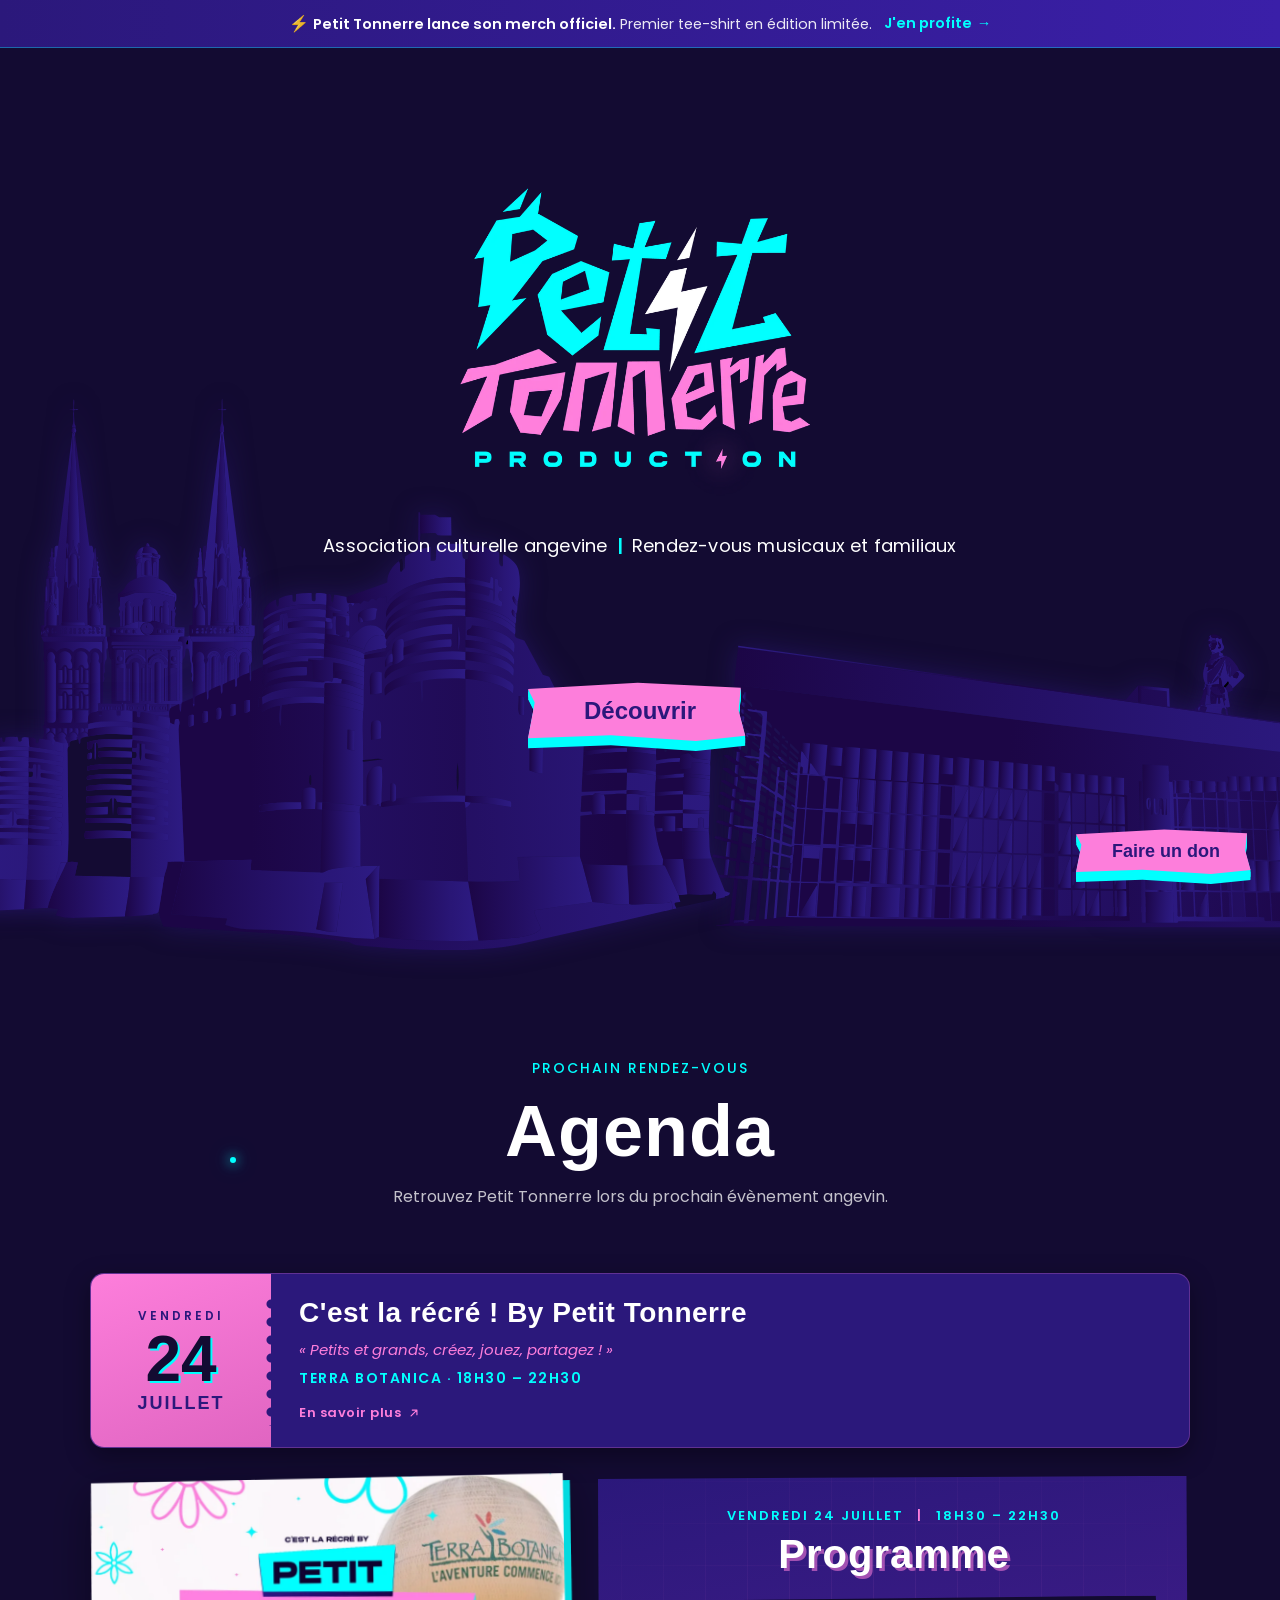
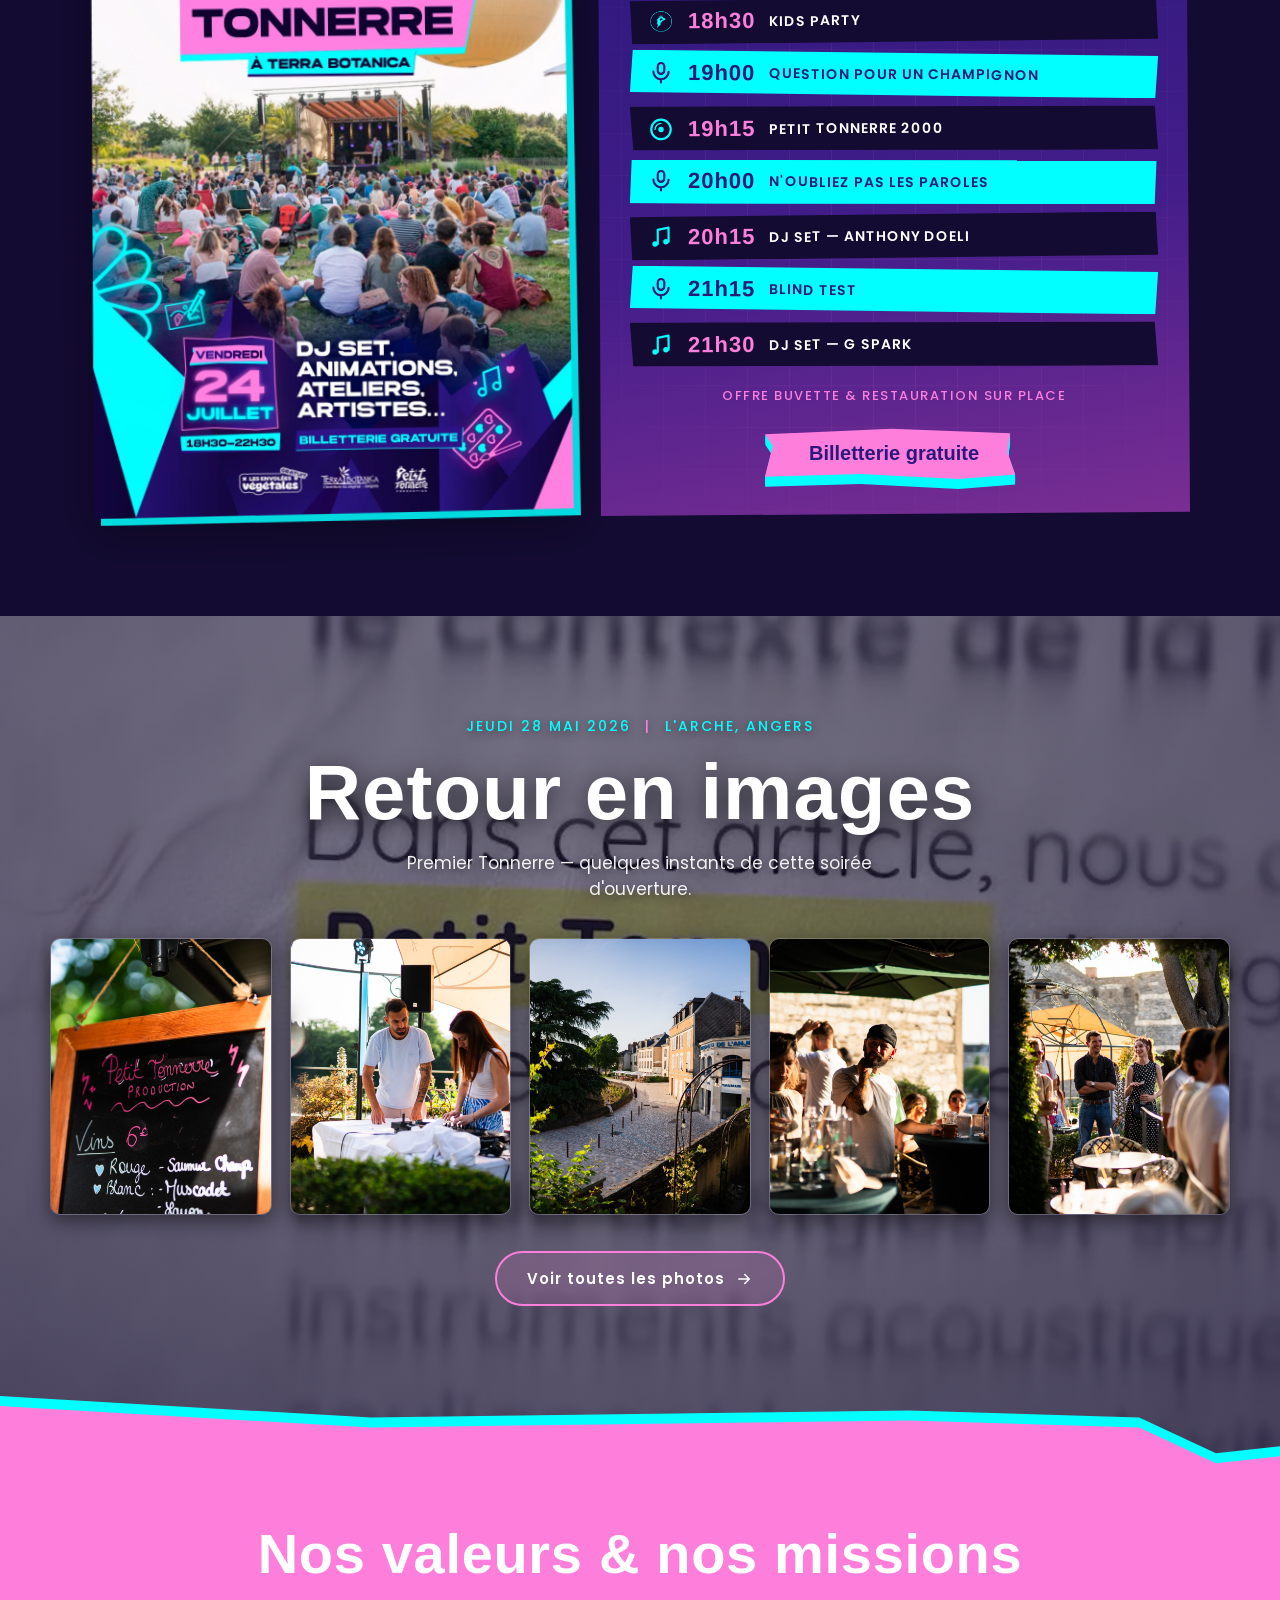
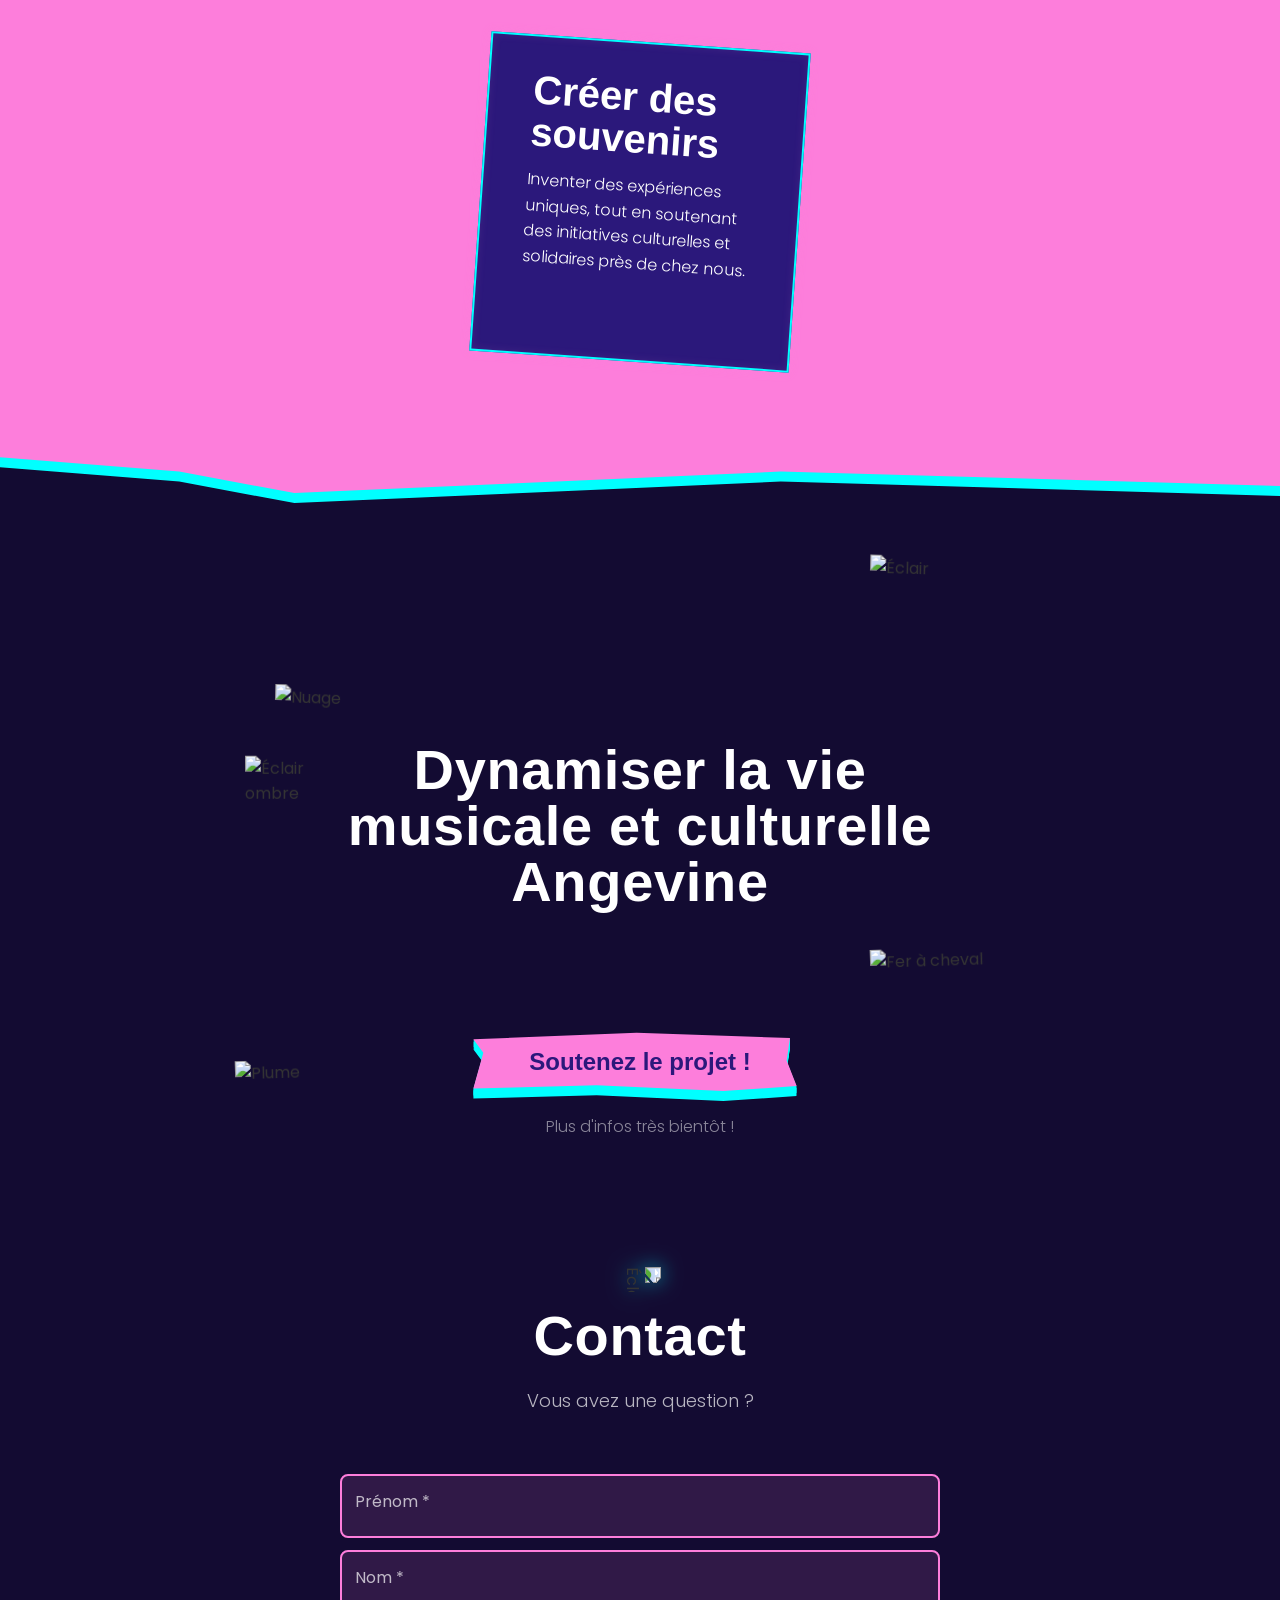
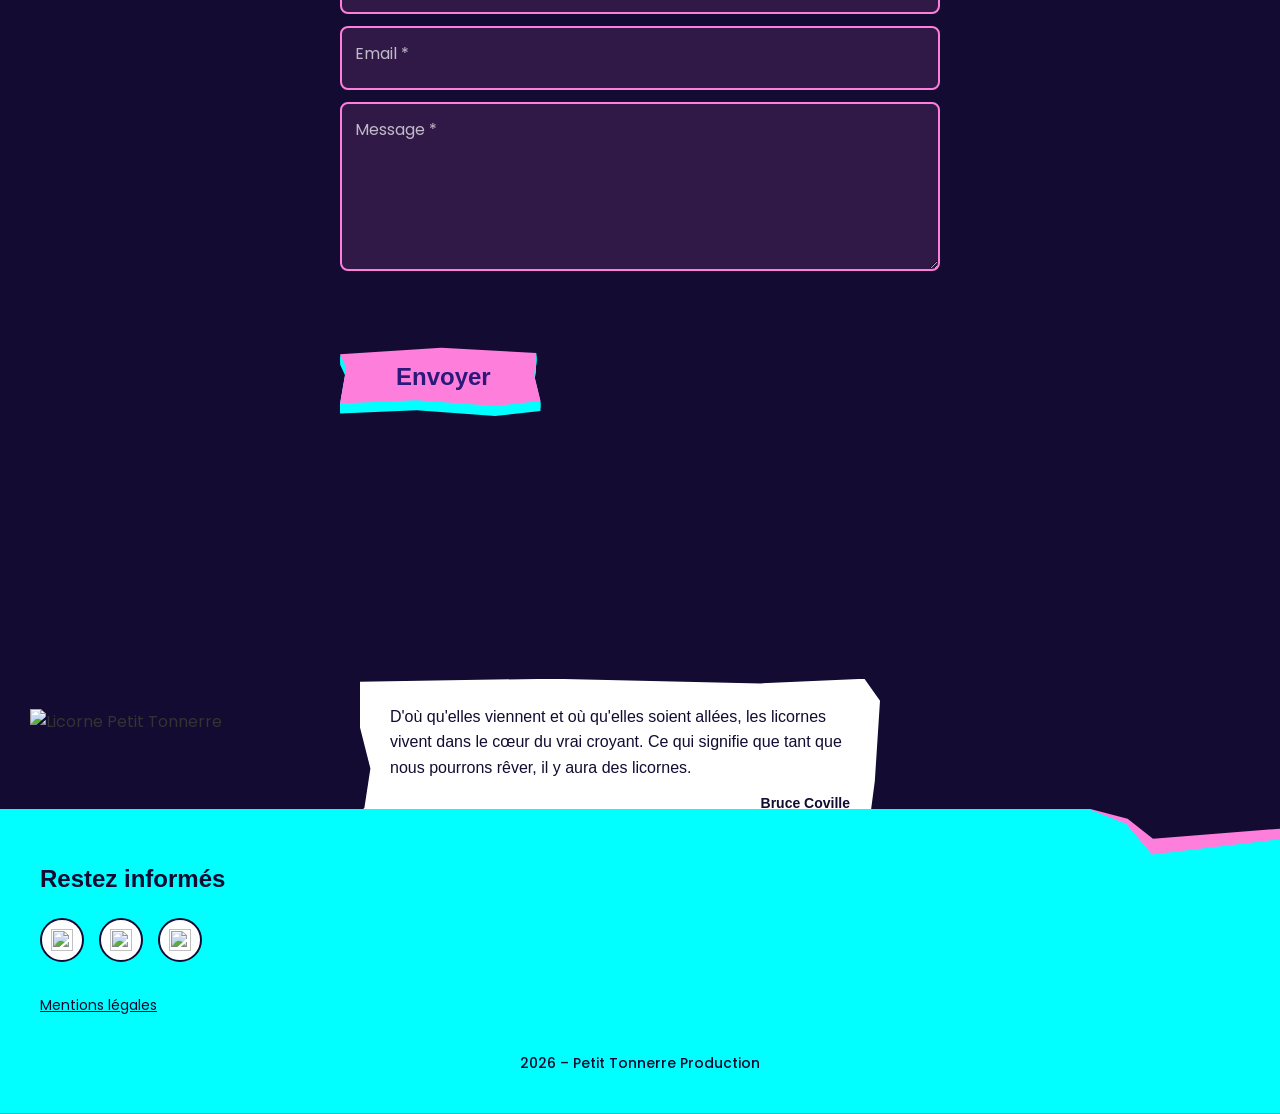
==== commit 26643c72: "Boutique : page merch HelloAsso + bandeau home vers la boutique - Nouvelle page boutique.html : widg" ====
--- a/index.html
+++ b/index.html
@@ -38,6 +38,14 @@
     <link rel="stylesheet" href="css/style.css?v=35">
 </head>
 <body>
+    <!-- Bandeau merch : redirige vers la boutique -->
+    <a href="boutique.html" class="merch-banner" aria-label="Découvrir le merch officiel Petit Tonnerre">
+        <span class="merch-banner-inner">
+            <span class="merch-banner-text"><span class="merch-banner-bolt" aria-hidden="true">⚡</span> <strong>Petit Tonnerre lance son merch officiel.</strong> Premier tee-shirt en édition limitée.</span>
+            <span class="merch-banner-cta">J'en profite <span aria-hidden="true">→</span></span>
+        </span>
+    </a>
+
     <!-- Navigation -->
     <nav id="navbar">
     </nav>
@@ -432,6 +440,6 @@
     </div>
 
     <script type="text/javascript" src="https://cdn.jsdelivr.net/npm/@emailjs/browser@4/dist/email.min.js"></script>
-    <script src="js/script.js?v=6"></script>
+    <script src="js/script.js?v=7"></script>
 </body>
 </html>
--- a/css/style.css
+++ b/css/style.css
@@ -2829,4 +2829,319 @@
         border-radius: 0;
     }
 }
+
+/* #region Boutique HelloAsso */
+
+/* Padding latéral de la section (le sélecteur #galerie ne s'applique pas ici) */
+.boutique-page {
+    padding-left: 24px;
+    padding-right: 24px;
+    padding-bottom: 90px;
+}
+
+/* ---- Hero ---- */
+.boutique-hero {
+    display: grid;
+    grid-template-columns: 1.05fr 0.95fr;
+    align-items: center;
+    gap: 56px;
+    max-width: 1200px;
+    margin: 0 auto 80px;
+}
+
+/* Évite le débordement grid + image (min-width: auto sur les items) */
+.boutique-hero-text,
+.boutique-hero-media,
+.boutique-perk {
+    min-width: 0;
+}
+
+.boutique-hero-title {
+    font-family: 'TBJ Fluke', sans-serif;
+    font-weight: bold;
+    font-size: 76px;
+    line-height: 0.98;
+    letter-spacing: 1px;
+    color: #fff;
+    margin: 8px 0 20px;
+}
+
+.boutique-hero-sub {
+    font-family: 'Poppins', sans-serif;
+    font-size: 17px;
+    line-height: 1.6;
+    color: rgba(255, 255, 255, 0.8);
+    max-width: 500px;
+    margin-bottom: 30px;
+}
+
+.boutique-hero-cta {
+    display: inline-block;
+}
+
+/* Média hero : bords cassés (clip-path sur l'img) + ombre nette sur le wrapper,
+   même technique que .agenda-affiche / .button-wrapper */
+.boutique-hero-media {
+    position: relative;
+    aspect-ratio: 4 / 5;
+    transform: rotate(-0.7deg);
+    -webkit-filter: drop-shadow(8px 8px 0 rgba(1, 255, 255, 0.85))
+            drop-shadow(0 12px 26px rgba(0, 0, 0, 0.4));
+    filter: drop-shadow(8px 8px 0 rgba(1, 255, 255, 0.85))
+            drop-shadow(0 12px 26px rgba(0, 0, 0, 0.4));
+}
+
+.boutique-hero-media img {
+    width: 100%;
+    height: 100%;
+    object-fit: cover;
+    object-position: center;
+    display: block;
+    -webkit-clip-path: polygon(1% 0.7%, 99.3% 0, 100% 99.2%, 0 100%);
+    clip-path: polygon(1% 0.7%, 99.3% 0, 100% 99.2%, 0 100%);
+}
+
+.boutique-hero-badge {
+    position: absolute;
+    top: 16px;
+    left: 16px;
+    z-index: 2;
+    font-family: 'Poppins', sans-serif;
+    font-size: 12px;
+    font-weight: 600;
+    letter-spacing: 1.5px;
+    text-transform: uppercase;
+    color: var(--color-dark-blue);
+    background: var(--color-blue);
+    padding: 8px 15px;
+    -webkit-clip-path: polygon(3% 6%, 97% 0, 100% 88%, 2% 100%);
+    clip-path: polygon(3% 6%, 97% 0, 100% 88%, 2% 100%);
+}
+
+/* ---- Arguments ---- */
+.boutique-perks {
+    display: grid;
+    grid-template-columns: repeat(3, 1fr);
+    gap: 20px;
+    max-width: 1100px;
+    margin: 0 auto 90px;
+}
+
+/* Cartes : ombre nette décalée sur le wrapper, découpe cassée sur l'inner */
+.boutique-perk {
+    transform: rotate(-0.5deg);
+    -webkit-filter: drop-shadow(6px 6px 0 rgba(1, 255, 255, 0.7));
+    filter: drop-shadow(6px 6px 0 rgba(1, 255, 255, 0.7));
+    transition: transform 0.25s ease, filter 0.25s ease;
+}
+
+.boutique-perk:nth-child(even) {
+    transform: rotate(0.5deg);
+}
+
+.boutique-perk-inner {
+    /* fond opaque : sinon l'ombre nette du wrapper transparaît (texte dédoublé) */
+    background: #1f173c;
+    padding: 30px 26px;
+    height: 100%;
+    text-align: left;
+    -webkit-clip-path: polygon(0.8% 1.5%, 99% 0, 100% 98.5%, 0 100%);
+    clip-path: polygon(0.8% 1.5%, 99% 0, 100% 98.5%, 0 100%);
+}
+
+.boutique-perk:hover {
+    transform: translateY(-4px) rotate(-0.5deg);
+    -webkit-filter: drop-shadow(7px 8px 0 rgba(253, 126, 219, 0.8));
+    filter: drop-shadow(7px 8px 0 rgba(253, 126, 219, 0.8));
+}
+
+.boutique-perk:nth-child(even):hover {
+    transform: translateY(-4px) rotate(0.5deg);
+}
+
+.boutique-perk-icon {
+    font-size: 30px;
+    display: block;
+    margin-bottom: 14px;
+}
+
+.boutique-perk-title {
+    font-family: 'Poppins', sans-serif;
+    font-size: 19px;
+    font-weight: 600;
+    color: #fff;
+    margin-bottom: 10px;
+}
+
+.boutique-perk-text {
+    font-family: 'Poppins', sans-serif;
+    font-size: 15px;
+    line-height: 1.55;
+    color: rgba(255, 255, 255, 0.68);
+}
+
+/* ---- Shop ---- */
+.boutique-shop {
+    scroll-margin-top: 30px;
+    margin-bottom: 90px;
+}
+
+.boutique-shop .galerie-header {
+    margin-bottom: 40px;
+}
+
+.boutique-widget {
+    position: relative;
+    max-width: 1100px;
+    margin: 0 auto;
+    -webkit-filter: drop-shadow(8px 8px 0 rgba(1, 255, 255, 0.7))
+            drop-shadow(0 16px 40px rgba(0, 0, 0, 0.3));
+    filter: drop-shadow(8px 8px 0 rgba(1, 255, 255, 0.7))
+            drop-shadow(0 16px 40px rgba(0, 0, 0, 0.3));
+}
+
+.boutique-iframe {
+    width: 100%;
+    /* hauteur de secours au chargement ; l'auto-resize HelloAsso l'ajuste ensuite */
+    min-height: 750px;
+    border: none;
+    background: #fff;
+    display: block;
+    -webkit-clip-path: polygon(0.4% 0.4%, 99.6% 0, 100% 99.6%, 0 100%);
+    clip-path: polygon(0.4% 0.4%, 99.6% 0, 100% 99.6%, 0 100%);
+}
+
+.boutique-fallback {
+    font-family: 'Poppins', sans-serif;
+    font-size: 14px;
+    color: rgba(255, 255, 255, 0.6);
+    text-align: center;
+    margin-top: 20px;
+}
+
+.boutique-fallback a {
+    color: var(--color-blue);
+    text-decoration: underline;
+}
+
+.boutique-fallback a:hover {
+    color: var(--color-rose);
+}
+
+/* ---- Responsive ---- */
+@media (max-width: 900px) {
+    .boutique-hero {
+        grid-template-columns: 1fr;
+        gap: 34px;
+        margin-bottom: 60px;
+    }
+    .boutique-hero-media {
+        order: -1;
+        aspect-ratio: 16 / 10;
+        max-height: 360px;
+    }
+    .boutique-hero-title { font-size: 58px; }
+    .boutique-perks {
+        grid-template-columns: 1fr;
+        gap: 14px;
+        margin-bottom: 64px;
+    }
+}
+
+@media (max-width: 768px) {
+    .boutique-iframe {
+        min-height: 850px;
+    }
+    .boutique-hero-title { font-size: 48px; }
+}
+/* #endregion */
+
+/* #region Bandeau merch (home) */
+.merch-banner {
+    display: block;
+    width: 100%;
+    background: linear-gradient(90deg, var(--color-dark-blue) 0%, #3a1fa8 50%, var(--color-dark-blue) 100%);
+    background-size: 200% 100%;
+    text-decoration: none;
+    position: fixed;
+    top: 0;
+    left: 0;
+    z-index: 200;
+    border-bottom: 1px solid rgba(1, 255, 255, 0.35);
+    animation: merch-banner-shift 8s linear infinite;
+}
+
+@keyframes merch-banner-shift {
+    0% { background-position: 0% 50%; }
+    100% { background-position: 200% 50%; }
+}
+
+.merch-banner-inner {
+    display: flex;
+    align-items: center;
+    justify-content: center;
+    gap: 12px;
+    max-width: 1200px;
+    margin: 0 auto;
+    padding: 11px 20px;
+    font-family: 'Poppins', sans-serif;
+    font-size: 14.5px;
+    color: #fff;
+}
+
+.merch-banner-bolt {
+    font-size: 16px;
+}
+
+.merch-banner-text {
+    color: rgba(255, 255, 255, 0.9);
+}
+
+.merch-banner-text strong {
+    color: #fff;
+    font-weight: 600;
+}
+
+.merch-banner-cta {
+    display: inline-flex;
+    align-items: center;
+    gap: 5px;
+    flex-shrink: 0;
+    font-weight: 600;
+    color: var(--color-blue);
+    white-space: nowrap;
+    transition: gap 0.2s ease;
+}
+
+.merch-banner:hover .merch-banner-cta {
+    gap: 10px;
+}
+
+@media (max-width: 640px) {
+    .merch-banner-inner {
+        flex-direction: column;
+        gap: 9px;
+        padding: 12px 16px;
+        font-size: 13px;
+        text-align: center;
+    }
+    .merch-banner-text {
+        line-height: 1.45;
+        color: #fff;
+    }
+    .merch-banner-text strong {
+        display: inline;
+        color: var(--color-blue);
+    }
+    /* CTA en petit bouton clipé : cible tactile claire + bords cassés DA */
+    .merch-banner-cta {
+        color: var(--color-dark-blue);
+        background: var(--color-blue);
+        padding: 7px 18px;
+        -webkit-clip-path: polygon(3% 10%, 97% 0, 99% 84%, 2% 100%);
+        clip-path: polygon(3% 10%, 97% 0, 99% 84%, 2% 100%);
+    }
+    .merch-banner:hover .merch-banner-cta { gap: 5px; }
+}
+/* #endregion */
 /* #endregion */
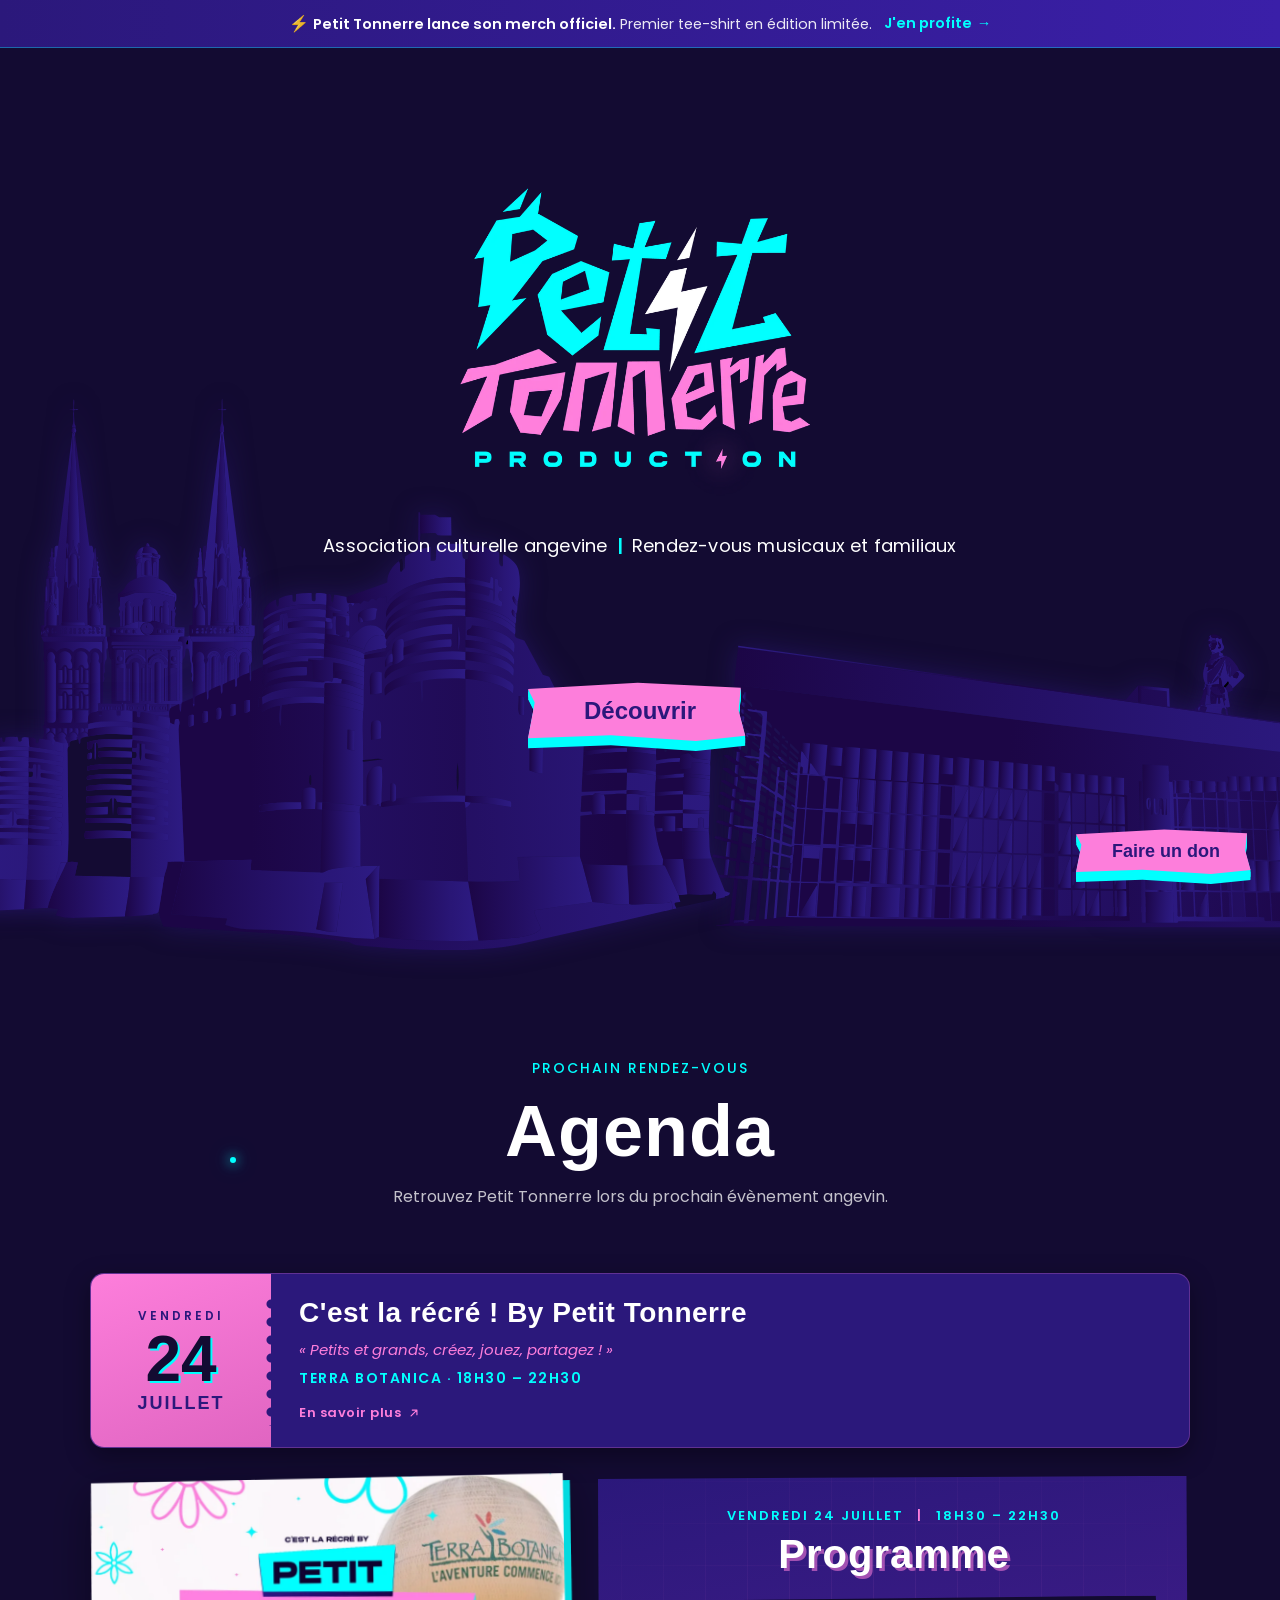
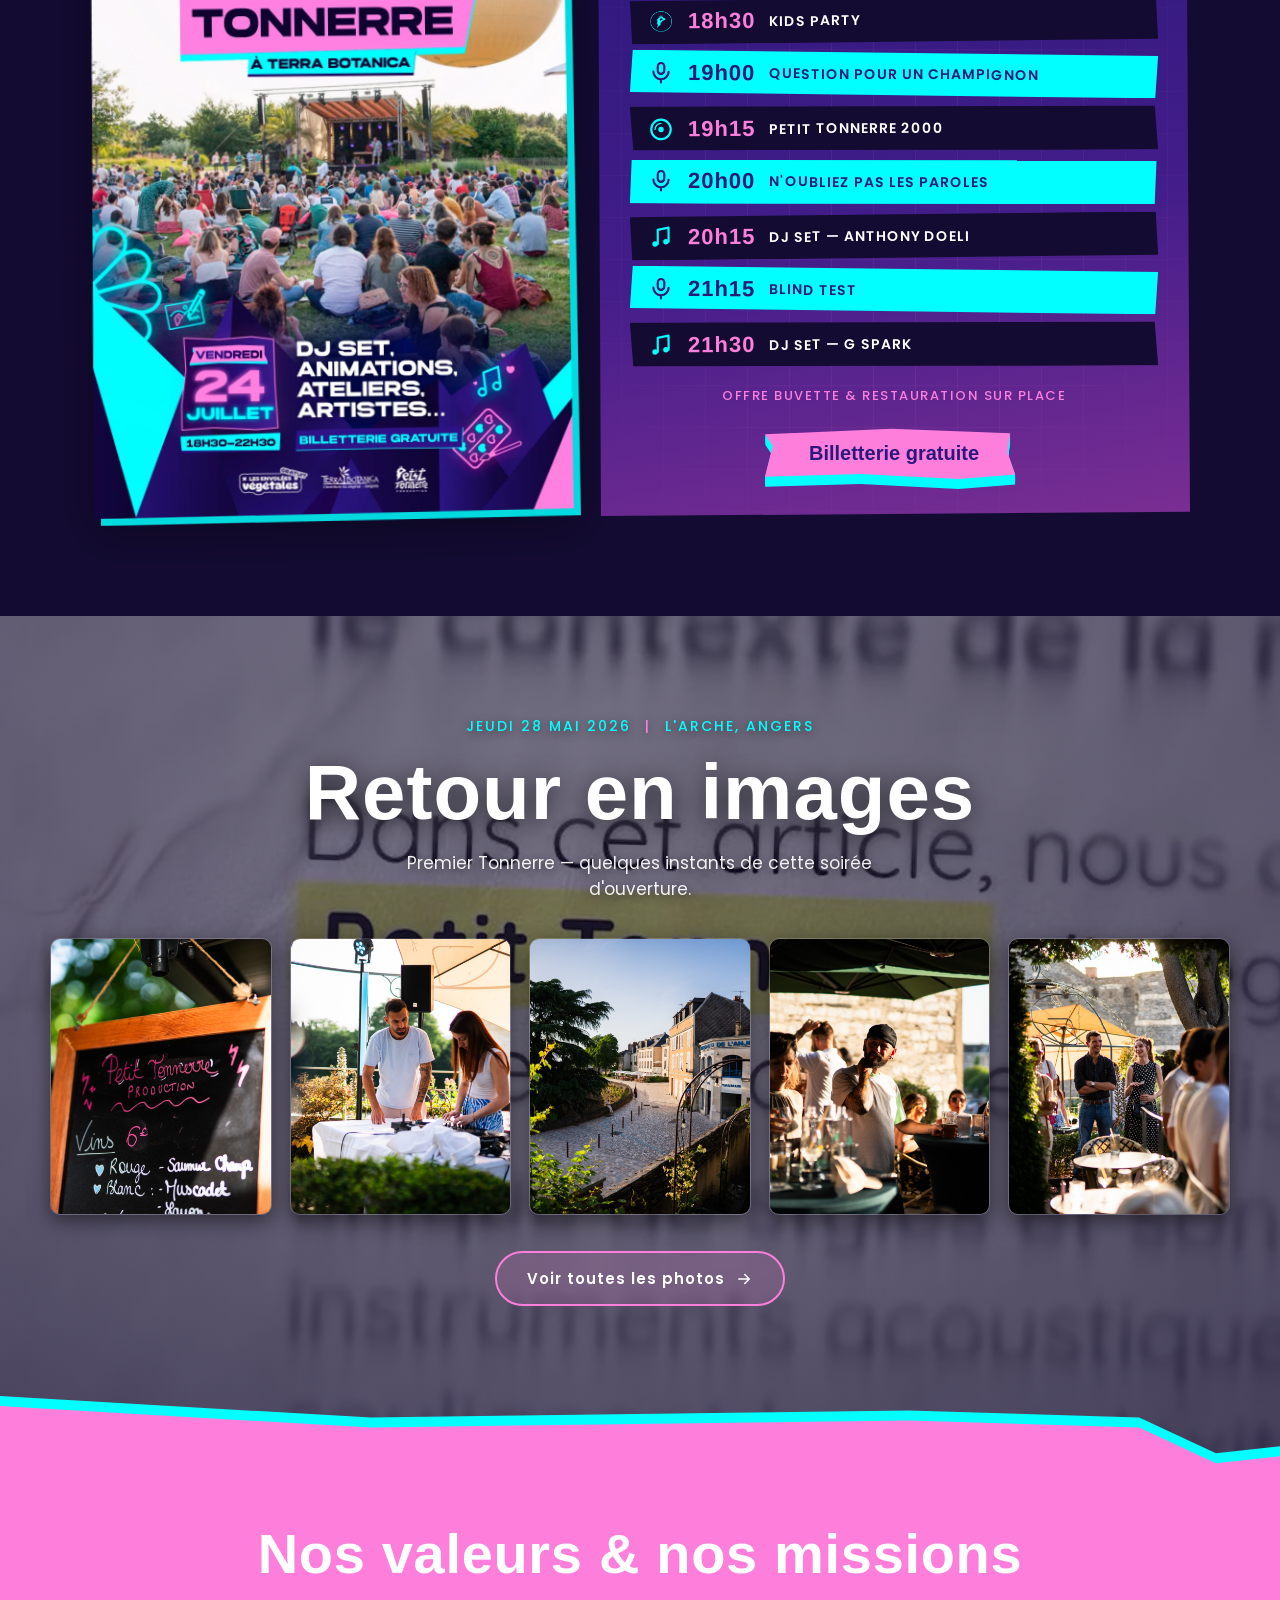
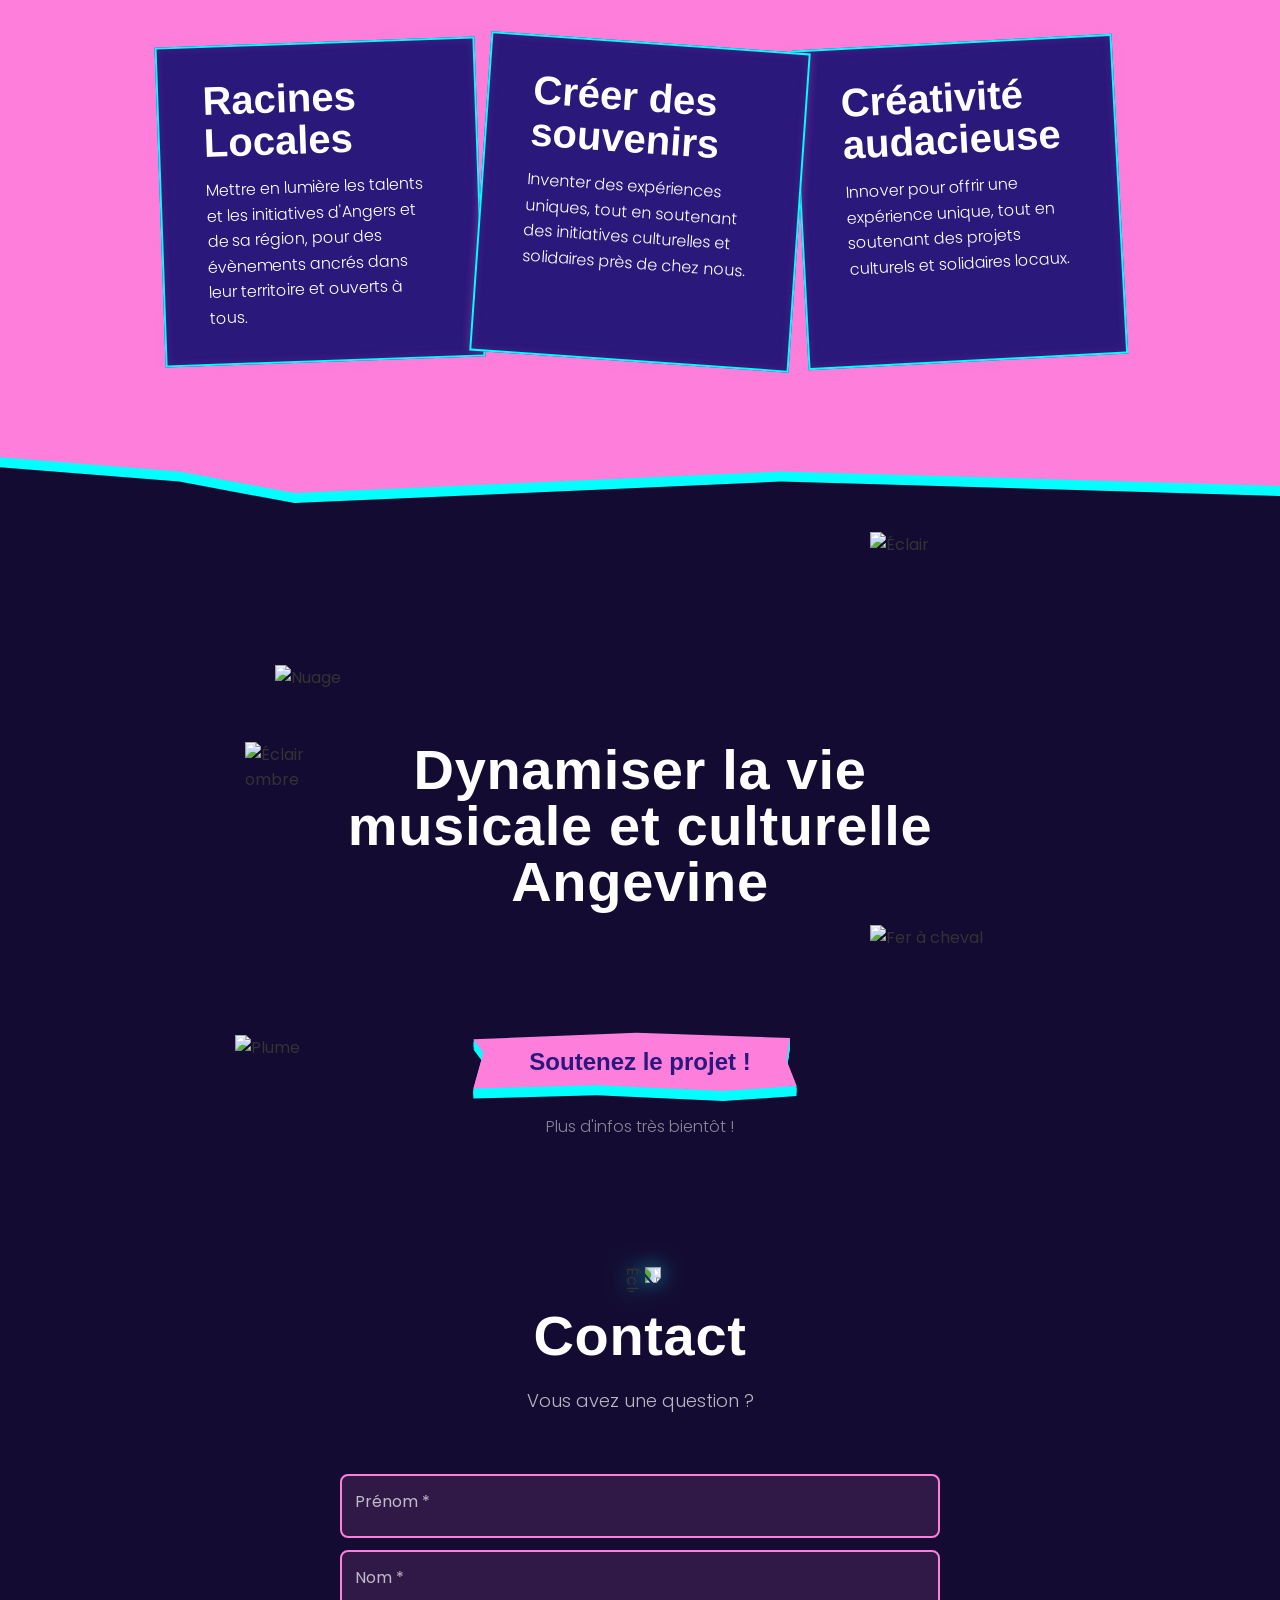
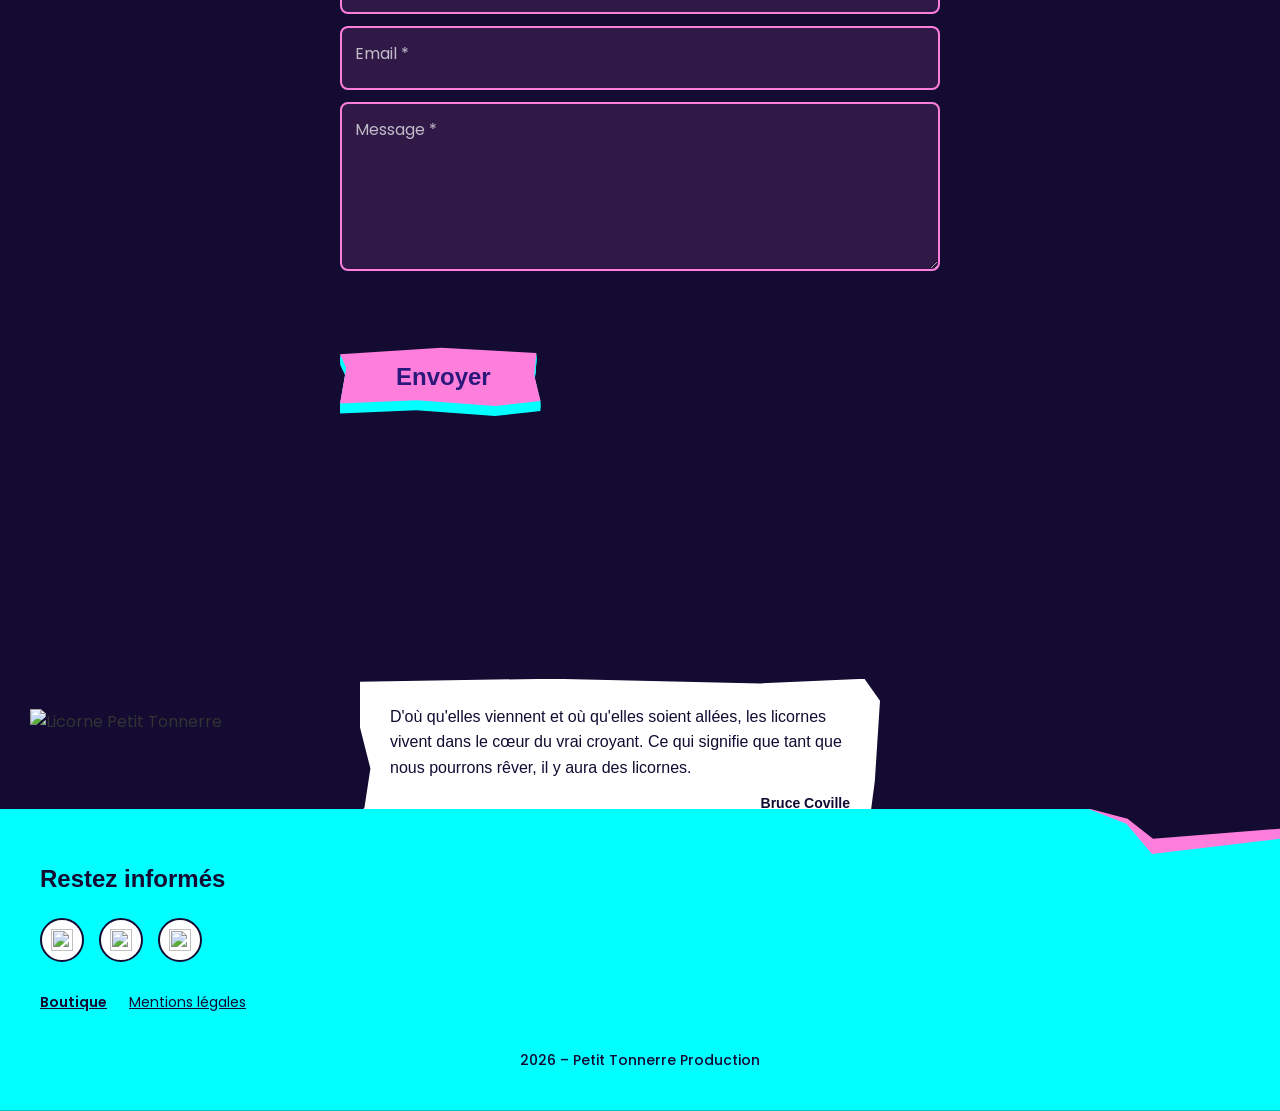
==== commit 81309778: "Boutique : fix image mobile (webp suivi), cartes sous la boutique, lien footer - Image merch en asse" ====
--- a/index.html
+++ b/index.html
@@ -407,7 +407,10 @@
                 <a href="https://www.facebook.com/profile.php?id=61589135597420" class="footer-social-link" aria-label="Facebook" target="_blank" rel="noopener noreferrer"><img src="assets/img/facebook.svg" alt="" class="footer-social-icon"></a>
                 <a href="https://www.linkedin.com/company/petittonnerreproduction" class="footer-social-link" aria-label="LinkedIn" target="_blank" rel="noopener noreferrer"><img src="assets/img/linkedin.svg" alt="" class="footer-social-icon"></a>
             </div>
-            <a href="#mentions-legales" class="footer-legal">Mentions légales</a>
+            <nav class="footer-nav" aria-label="Liens de pied de page">
+                <a href="boutique.html" class="footer-legal footer-legal-strong">Boutique</a>
+                <a href="#mentions-legales" class="footer-legal">Mentions légales</a>
+            </nav>
             <div class="footer-bottom">
                 <img src="assets/img/eclair-rose.svg" alt="" class="footer-bolt" aria-hidden="true">
                 <p class="footer-copyright">2026 – Petit Tonnerre Production</p>
--- a/css/style.css
+++ b/css/style.css
@@ -1495,14 +1495,28 @@
     box-shadow: 0 4px 12px rgba(0, 0, 0, 0.15);
 }
 
+.footer-nav {
+    display: flex;
+    flex-wrap: wrap;
+    gap: 10px 22px;
+    margin-bottom: 25px;
+}
+
 .footer-legal {
     font-family: 'Poppins', sans-serif;
     font-size: 14px;
     color: var(--color-dark);
     text-decoration: underline;
-    margin-bottom: 25px;
     display: inline-block;
     transition: opacity 0.2s ease;
+}
+
+.footer-nav .footer-legal {
+    margin-bottom: 0;
+}
+
+.footer-legal-strong {
+    font-weight: 600;
 }
 
 .footer-legal:hover {
@@ -2924,7 +2938,7 @@
     grid-template-columns: repeat(3, 1fr);
     gap: 20px;
     max-width: 1100px;
-    margin: 0 auto 90px;
+    margin: 0 auto;
 }
 
 /* Cartes : ombre nette décalée sur le wrapper, découpe cassée sur l'inner */
@@ -3044,7 +3058,6 @@
     .boutique-perks {
         grid-template-columns: 1fr;
         gap: 14px;
-        margin-bottom: 64px;
     }
 }
 
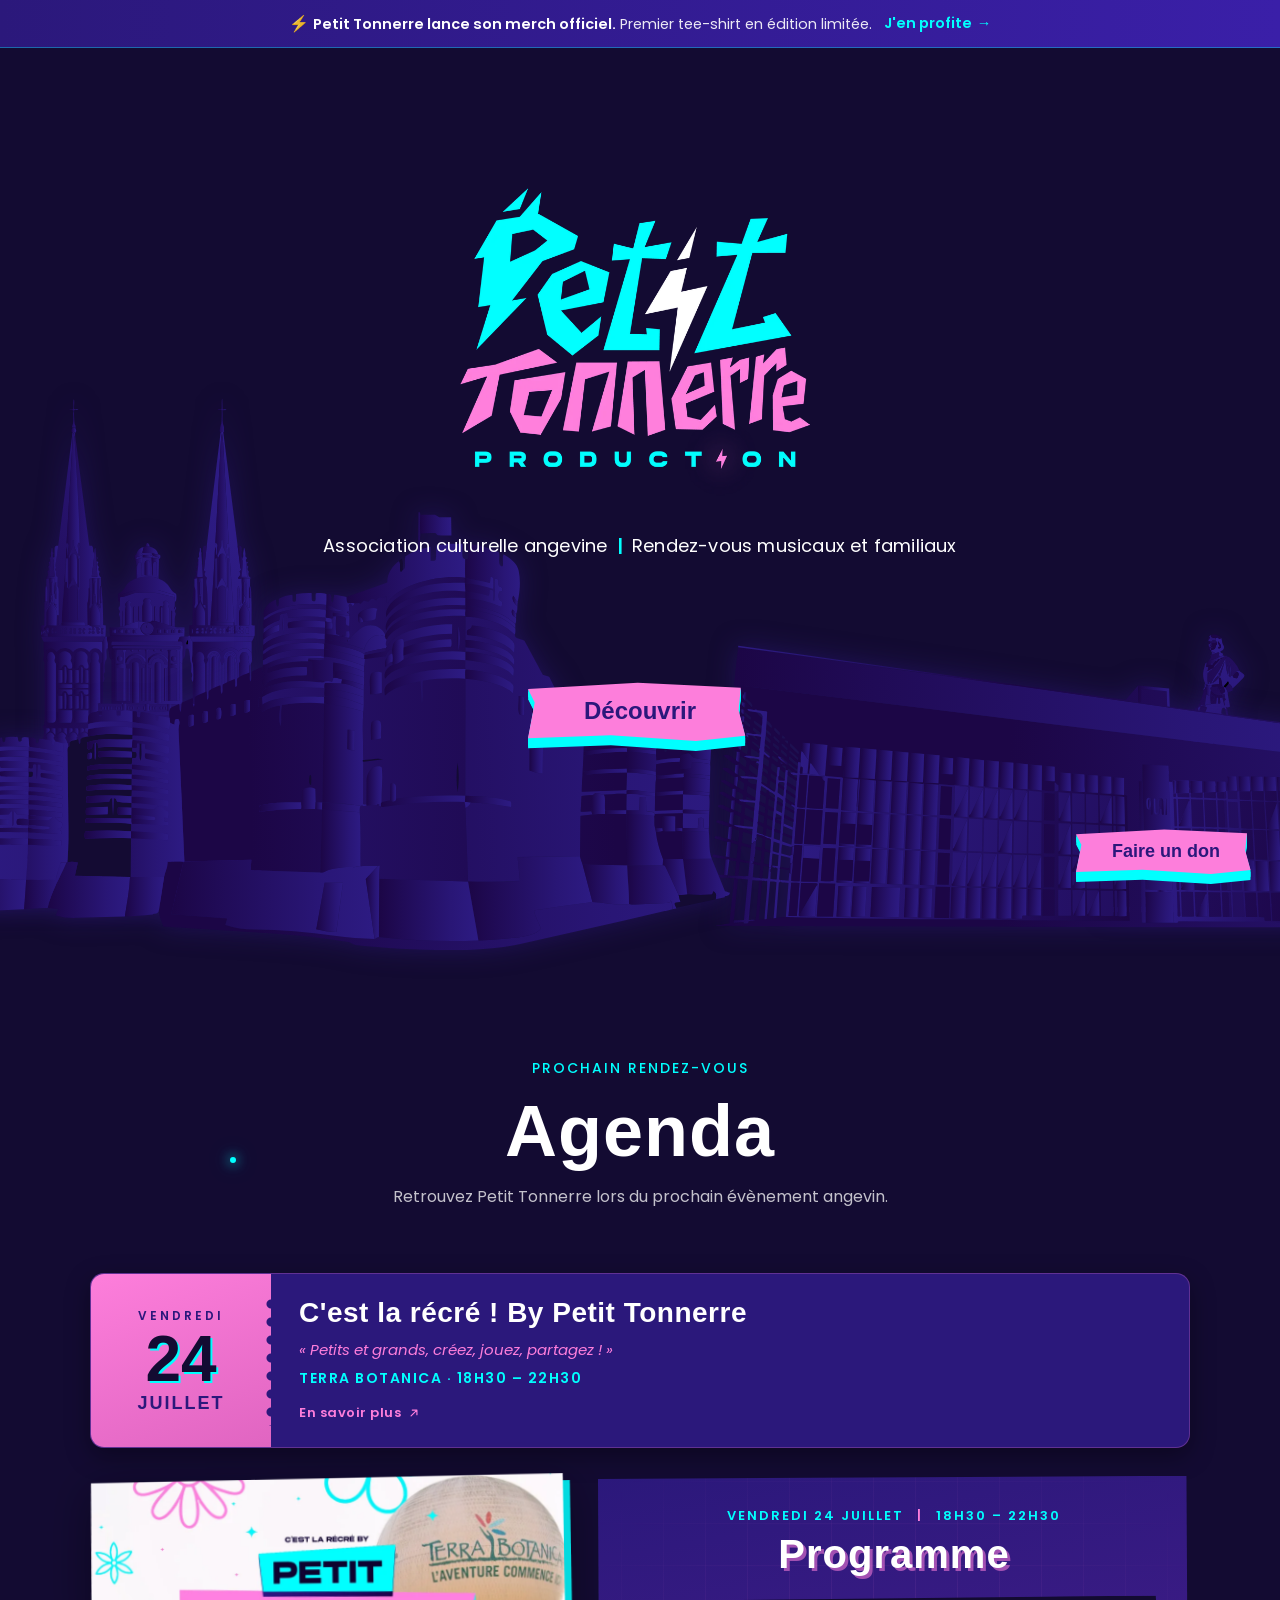
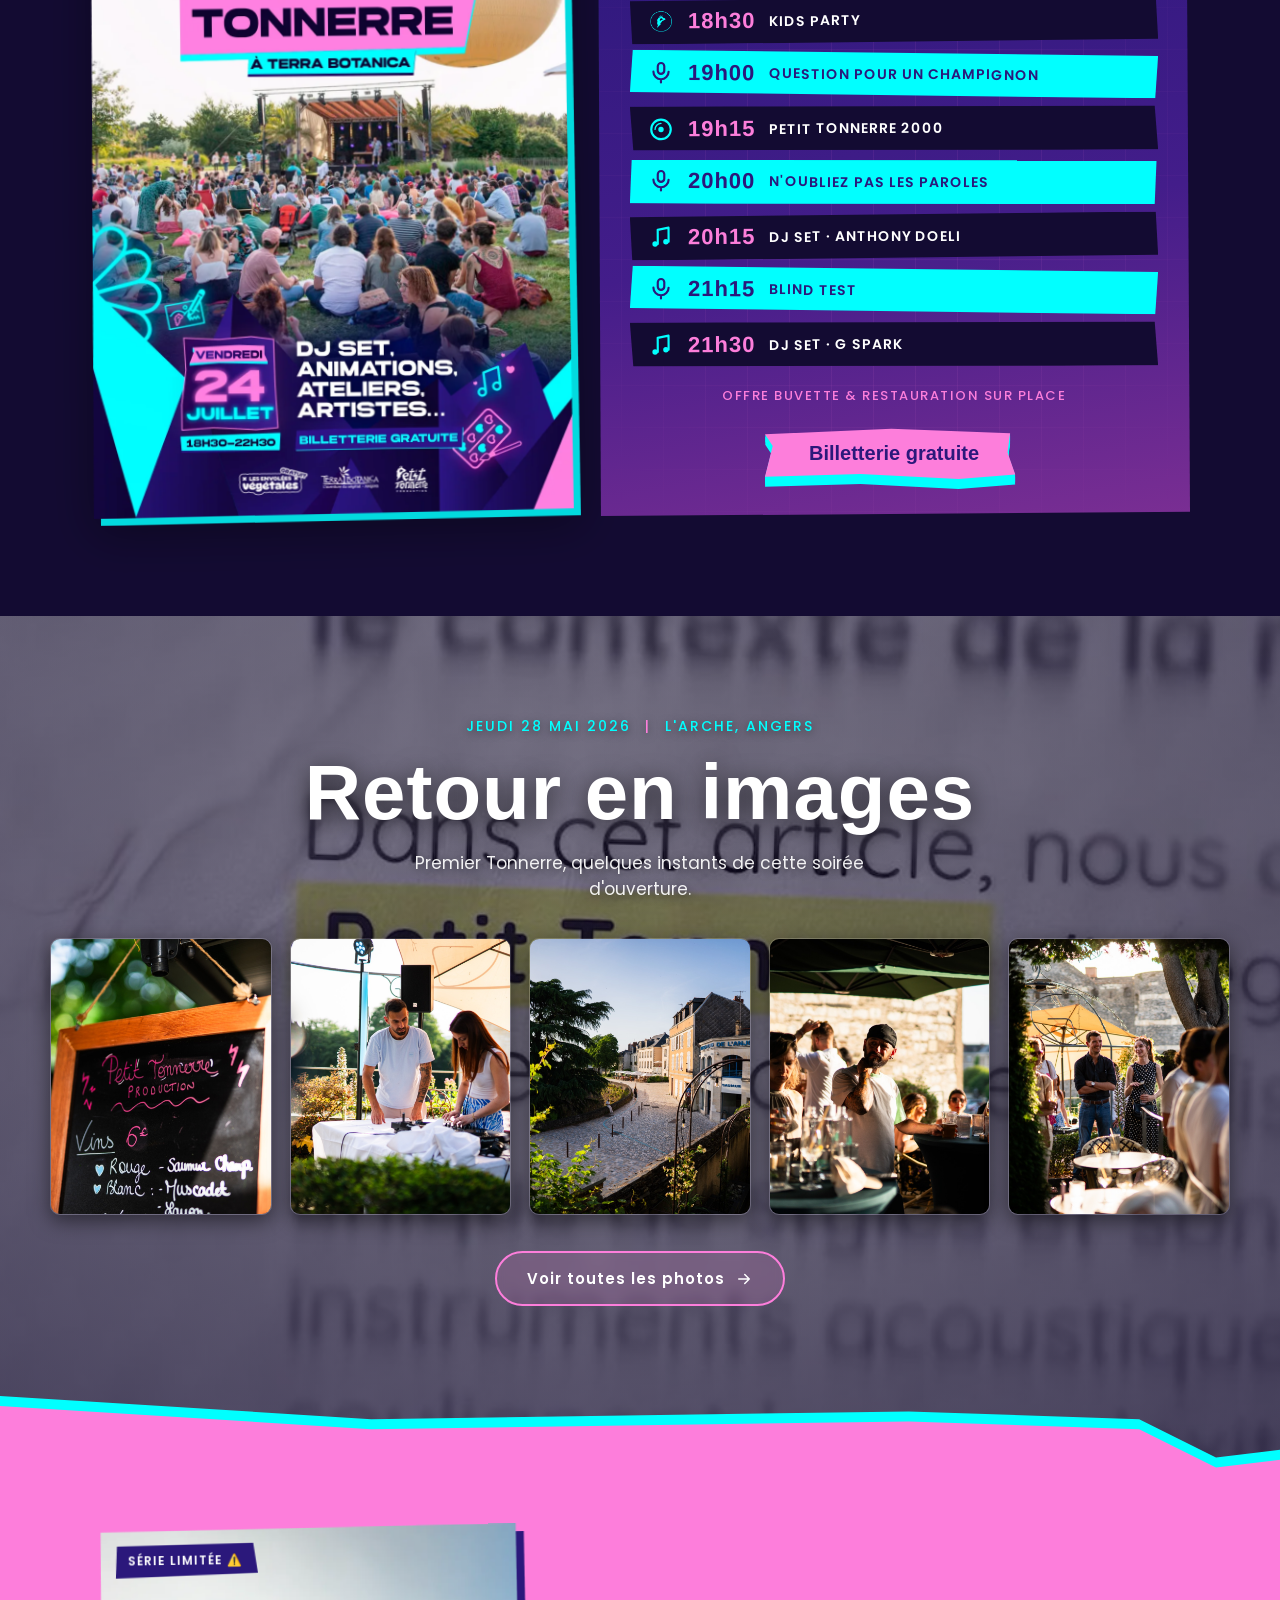
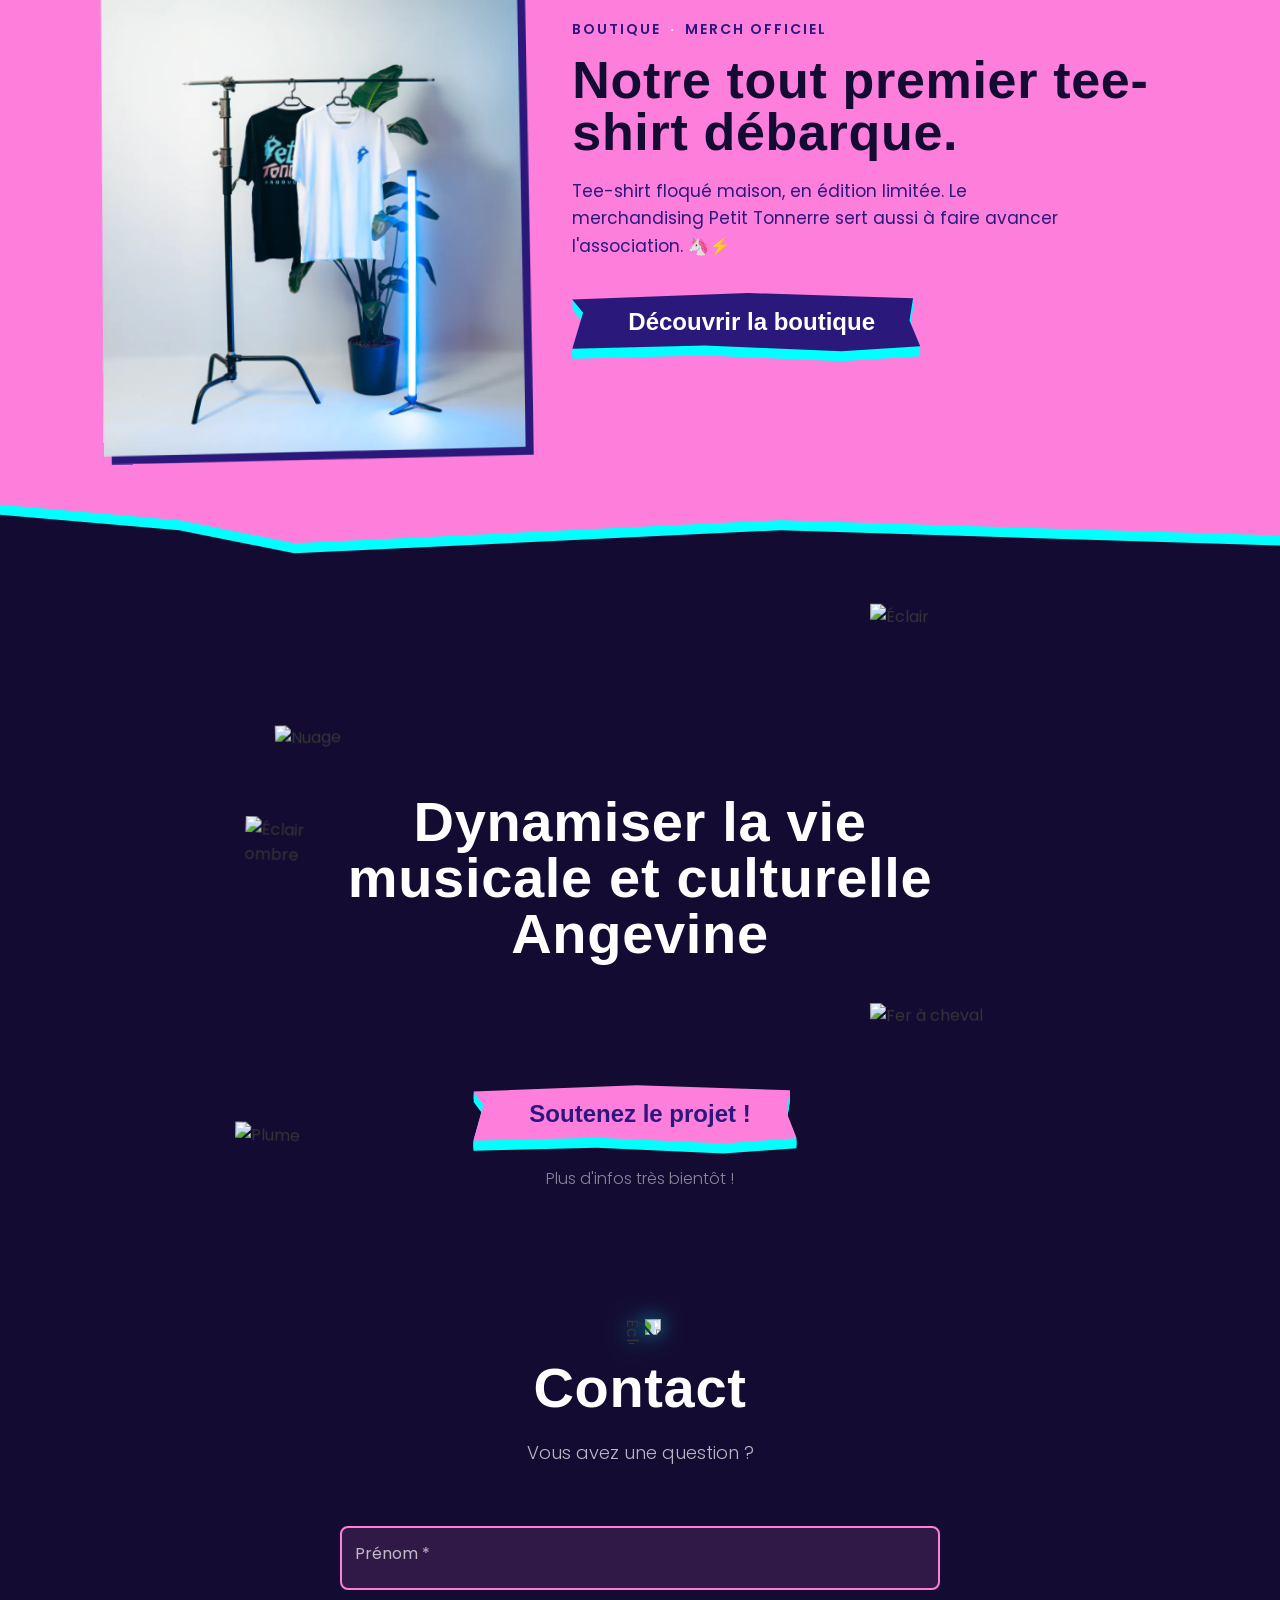
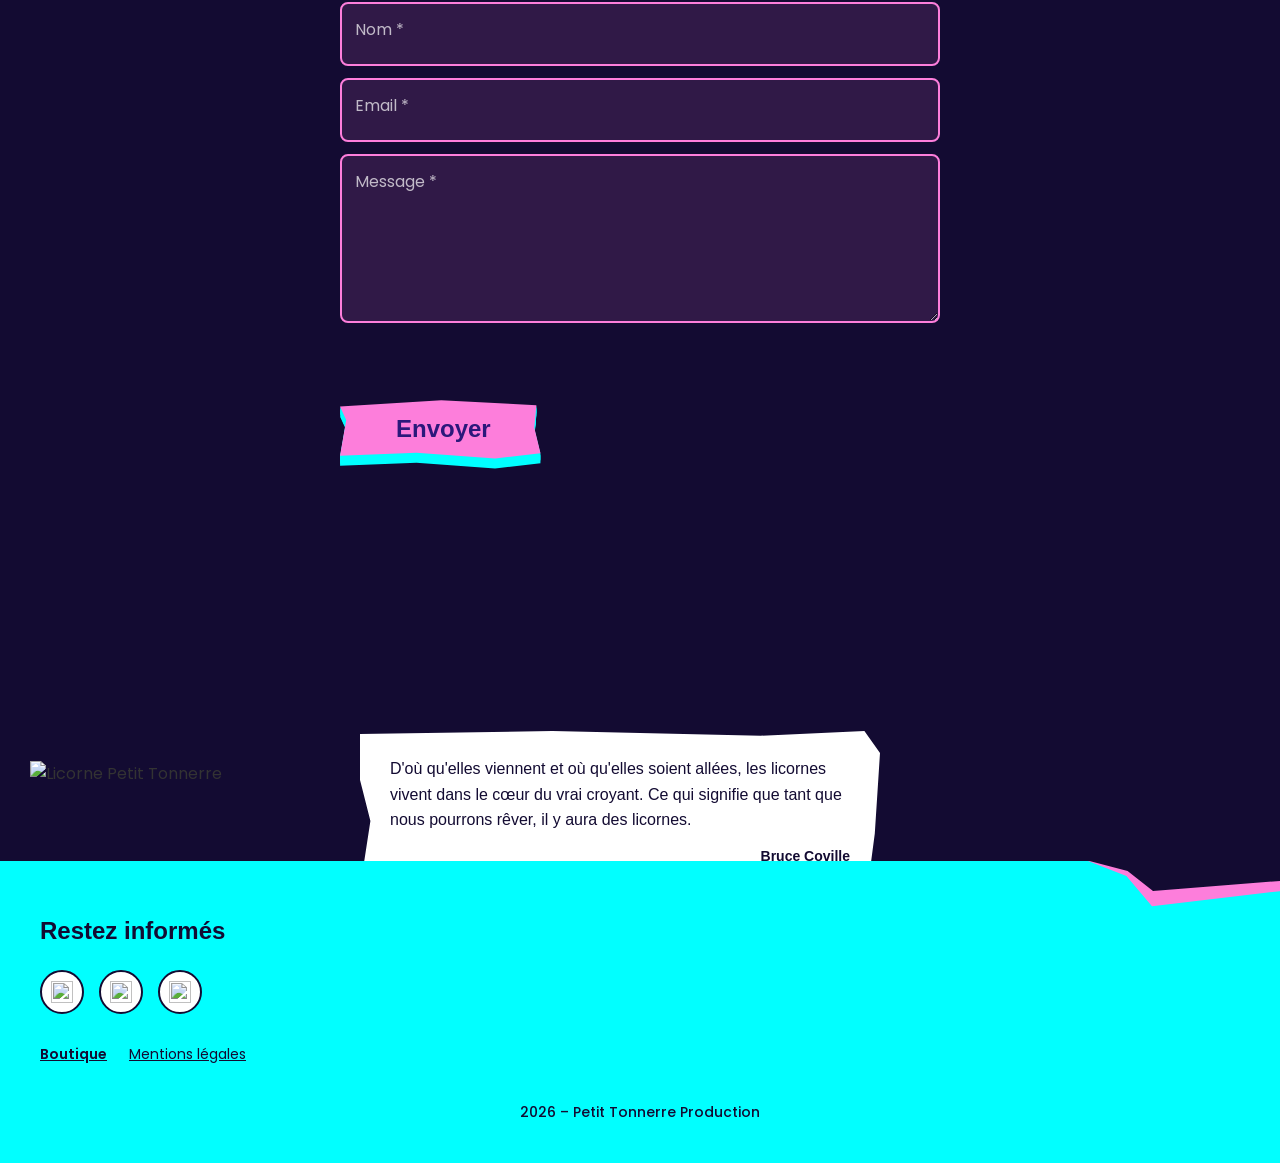
==== commit fac29778: "Home : section merch (remplace Valeurs) + carousel tee-shirts boutique - index : la bande rose « Nos" ====
--- a/index.html
+++ b/index.html
@@ -35,7 +35,7 @@
     <link rel="preconnect" href="https://fonts.googleapis.com">
     <link rel="preconnect" href="https://fonts.gstatic.com" crossorigin>
     <link href="https://fonts.googleapis.com/css2?family=Poppins:wght@300;400;500;600;700&display=swap" rel="stylesheet">
-    <link rel="stylesheet" href="css/style.css?v=35">
+    <link rel="stylesheet" href="css/style.css?v=36">
 </head>
 <body>
     <!-- Bandeau merch : redirige vers la boutique -->
@@ -219,7 +219,7 @@
                                     <svg viewBox="0 0 24 24" fill="none"><path d="M9 18V5l10-2v13" stroke="currentColor" stroke-width="2" stroke-linecap="round" stroke-linejoin="round"/><circle cx="6.5" cy="18" r="2.5" fill="currentColor"/><circle cx="16.5" cy="16" r="2.5" fill="currentColor"/></svg>
                                 </span>
                                 <span class="agenda-prog-time">20h15</span>
-                                <span class="agenda-prog-label">DJ Set — Anthony Doeli</span>
+                                <span class="agenda-prog-label">DJ Set · Anthony Doeli</span>
                             </li>
                             <li class="agenda-prog-item">
                                 <span class="agenda-prog-icon" aria-hidden="true">
@@ -233,7 +233,7 @@
                                     <svg viewBox="0 0 24 24" fill="none"><path d="M9 18V5l10-2v13" stroke="currentColor" stroke-width="2" stroke-linecap="round" stroke-linejoin="round"/><circle cx="6.5" cy="18" r="2.5" fill="currentColor"/><circle cx="16.5" cy="16" r="2.5" fill="currentColor"/></svg>
                                 </span>
                                 <span class="agenda-prog-time">21h30</span>
-                                <span class="agenda-prog-label">DJ Set — G Spark</span>
+                                <span class="agenda-prog-label">DJ Set · G Spark</span>
                             </li>
                         </ol>
                         <p class="agenda-prog-note">Offre buvette &amp; restauration sur place</p>
@@ -255,7 +255,7 @@
         <div class="retour-content">
             <p class="retour-eyebrow">Jeudi 28 mai 2026 <span class="retour-eyebrow-sep">|</span> L'Arche, Angers</p>
             <h2 class="retour-title">Retour en images</h2>
-            <p class="retour-subtitle">Premier Tonnerre — quelques instants de cette soirée d'ouverture.</p>
+            <p class="retour-subtitle">Premier Tonnerre, quelques instants de cette soirée d'ouverture.</p>
         </div>
         <div class="retour-photos">
             <a class="retour-photo" href="galerie.html" aria-label="Voir toutes les photos">
@@ -306,25 +306,20 @@
         <div class="galerie-lightbox-counter" id="galerie-lightbox-counter"></div>
     </div>
 
-    <!-- Section Valeurs -->
+    <!-- Section Merch (remplace l'ancienne section Valeurs, conteneur rose conservé) -->
     <div class="valeurs-wrapper">
-        <section id="valeur">
-            <div class="valeurs-title">
-                <h2>Nos valeurs & nos missions</h2>
-            </div>
-            <div class="valeurs-content">
-                <div class="valeurs-cards">
-                    <div class="valeur-card valeur-card-1">
-                        <h3 class="valeur-title">Racines Locales</h3>
-                        <p class="valeur-description">Mettre en lumière les talents et les initiatives d'Angers et de sa région, pour des évènements ancrés dans leur territoire et ouverts à tous.</p>
-                    </div>
-                    <div class="valeur-card valeur-card-2">
-                        <h3 class="valeur-title">Créer des souvenirs</h3>
-                        <p class="valeur-description">Inventer des expériences uniques, tout en soutenant des initiatives culturelles et solidaires près de chez nous.</p>
-                    </div>
-                    <div class="valeur-card valeur-card-3">
-                        <h3 class="valeur-title">Créativité audacieuse</h3>
-                        <p class="valeur-description">Innover pour offrir une expérience unique, tout en soutenant des projets culturels et solidaires locaux.</p>
+        <section id="valeur" class="merch-home">
+            <div class="merch-home-inner">
+                <div class="merch-home-media">
+                    <img src="assets/img/merch/tshirt-1.webp" alt="Les tee-shirts officiels Petit Tonnerre Production, noir et blanc" width="1000" height="1500" loading="lazy">
+                    <span class="merch-home-badge">Série limitée ⚠️</span>
+                </div>
+                <div class="merch-home-text">
+                    <p class="merch-home-eyebrow">Boutique <span class="merch-home-eyebrow-sep">·</span> Merch officiel</p>
+                    <h2 class="merch-home-title">Notre tout premier tee-shirt débarque.</h2>
+                    <p class="merch-home-desc">Tee-shirt floqué maison, en édition limitée. Le merchandising Petit Tonnerre sert aussi à faire avancer l'association. 🦄⚡</p>
+                    <div class="button-wrapper">
+                        <a class="btn hero-button hero-button--merch" href="boutique.html">Découvrir la boutique</a>
                     </div>
                 </div>
             </div>
@@ -443,6 +438,6 @@
     </div>
 
     <script type="text/javascript" src="https://cdn.jsdelivr.net/npm/@emailjs/browser@4/dist/email.min.js"></script>
-    <script src="js/script.js?v=7"></script>
+    <script src="js/script.js?v=8"></script>
 </body>
 </html>
--- a/css/style.css
+++ b/css/style.css
@@ -1066,6 +1066,117 @@
     }
 }
 
+/* #region Section Merch (home) — dans la bande rose #valeur */
+.merch-home-inner {
+    position: relative;
+    z-index: 2;
+    max-width: 1080px;
+    margin: 0 auto;
+    display: grid;
+    grid-template-columns: 0.82fr 1.18fr;
+    gap: 50px;
+    align-items: center;
+}
+
+/* Image : bords cassés (clip-path) + ombre nette, comme la boutique */
+.merch-home-media {
+    position: relative;
+    min-width: 0;
+    aspect-ratio: 4 / 5;
+    transform: rotate(-0.8deg);
+    -webkit-filter: drop-shadow(8px 8px 0 var(--color-dark-blue));
+    filter: drop-shadow(8px 8px 0 var(--color-dark-blue));
+}
+
+.merch-home-media img {
+    width: 100%;
+    height: 100%;
+    object-fit: cover;
+    object-position: center;
+    display: block;
+    -webkit-clip-path: polygon(1% 0.7%, 99.3% 0, 100% 99.2%, 0 100%);
+    clip-path: polygon(1% 0.7%, 99.3% 0, 100% 99.2%, 0 100%);
+}
+
+.merch-home-badge {
+    position: absolute;
+    top: 16px;
+    left: 16px;
+    z-index: 2;
+    font-family: 'Poppins', sans-serif;
+    font-size: 12px;
+    font-weight: 600;
+    letter-spacing: 1px;
+    text-transform: uppercase;
+    color: #fff;
+    background: var(--color-dark-blue);
+    padding: 8px 15px;
+    -webkit-clip-path: polygon(3% 6%, 97% 0, 100% 88%, 2% 100%);
+    clip-path: polygon(3% 6%, 97% 0, 100% 88%, 2% 100%);
+}
+
+.merch-home-text {
+    min-width: 0;
+}
+
+.merch-home-eyebrow {
+    font-family: 'Poppins', sans-serif;
+    font-size: 14px;
+    font-weight: 600;
+    color: var(--color-dark-blue);
+    letter-spacing: 2px;
+    text-transform: uppercase;
+    margin-bottom: 14px;
+}
+
+.merch-home-eyebrow-sep {
+    color: #fff;
+    margin: 0 4px;
+}
+
+.merch-home-title {
+    font-family: 'TBJ Fluke', sans-serif;
+    font-weight: bold;
+    font-size: 52px;
+    line-height: 1;
+    color: var(--color-dark);
+    margin-bottom: 20px;
+}
+
+.merch-home-desc {
+    font-family: 'Poppins', sans-serif;
+    font-size: 17px;
+    line-height: 1.6;
+    color: var(--color-dark-blue);
+    max-width: 520px;
+    margin-bottom: 30px;
+}
+
+/* Variante bouton lisible sur fond rose : dark-blue rempli + texte blanc */
+.btn.hero-button.hero-button--merch {
+    background-color: var(--color-dark-blue);
+    color: #fff;
+    display: inline-block;
+    text-decoration: none;
+}
+
+@media (max-width: 860px) {
+    .merch-home-inner {
+        grid-template-columns: 1fr;
+        gap: 30px;
+        max-width: 460px;
+        text-align: center;
+    }
+    .merch-home-media {
+        order: -1;
+        aspect-ratio: 16 / 11;
+        max-height: 340px;
+    }
+    .merch-home-title { font-size: 40px; }
+    .merch-home-desc { margin-left: auto; margin-right: auto; }
+}
+/* #endregion */
+
 
 /* Section Partenaires - overflow: visible pour que les SVG décoratifs dépassent en haut/bas (scroll horizontal géré par html/body) */
 #partenaires {
@@ -2932,6 +3043,97 @@
     clip-path: polygon(3% 6%, 97% 0, 100% 88%, 2% 100%);
 }
 
+/* ---- Carousel merch (dans le frame hero) ---- */
+.merch-carousel {
+    position: relative;
+    width: 100%;
+    height: 100%;
+    overflow: hidden;
+    background: var(--color-dark);
+    -webkit-clip-path: polygon(1% 0.7%, 99.3% 0, 100% 99.2%, 0 100%);
+    clip-path: polygon(1% 0.7%, 99.3% 0, 100% 99.2%, 0 100%);
+}
+
+.merch-carousel-track {
+    display: flex;
+    height: 100%;
+    overflow-x: auto;
+    scroll-snap-type: x mandatory;
+    scroll-behavior: smooth;
+    scrollbar-width: none;
+    -ms-overflow-style: none;
+}
+
+.merch-carousel-track::-webkit-scrollbar { display: none; }
+
+.merch-carousel-slide {
+    flex: 0 0 100%;
+    width: 100%;
+    height: 100%;
+    scroll-snap-align: center;
+}
+
+/* Annule le clip-path générique .boutique-hero-media img : ici c'est le carousel qui porte la découpe */
+.merch-carousel-slide img {
+    width: 100%;
+    height: 100%;
+    object-fit: cover;
+    object-position: center;
+    display: block;
+    -webkit-clip-path: none;
+    clip-path: none;
+}
+
+.merch-carousel-btn {
+    position: absolute;
+    top: 50%;
+    transform: translateY(-50%);
+    width: 40px;
+    height: 40px;
+    display: flex;
+    align-items: center;
+    justify-content: center;
+    color: #fff;
+    background: rgba(19, 11, 50, 0.5);
+    border: none;
+    cursor: pointer;
+    z-index: 3;
+    transition: background 0.2s ease;
+    -webkit-clip-path: polygon(8% 4%, 96% 0, 100% 92%, 3% 100%);
+    clip-path: polygon(8% 4%, 96% 0, 100% 92%, 3% 100%);
+}
+
+.merch-carousel-btn:hover { background: var(--color-dark-blue); }
+.merch-carousel-prev { left: 12px; }
+.merch-carousel-next { right: 12px; }
+
+.merch-carousel-dots {
+    position: absolute;
+    bottom: 14px;
+    left: 0;
+    right: 0;
+    display: flex;
+    justify-content: center;
+    gap: 8px;
+    z-index: 3;
+}
+
+.merch-carousel-dot {
+    width: 9px;
+    height: 9px;
+    padding: 0;
+    border: none;
+    cursor: pointer;
+    background: rgba(255, 255, 255, 0.55);
+    transform: rotate(45deg);
+    transition: background 0.2s ease, transform 0.2s ease;
+}
+
+.merch-carousel-dot.active {
+    background: var(--color-blue);
+    transform: rotate(45deg) scale(1.25);
+}
+
 /* ---- Arguments ---- */
 .boutique-perks {
     display: grid;
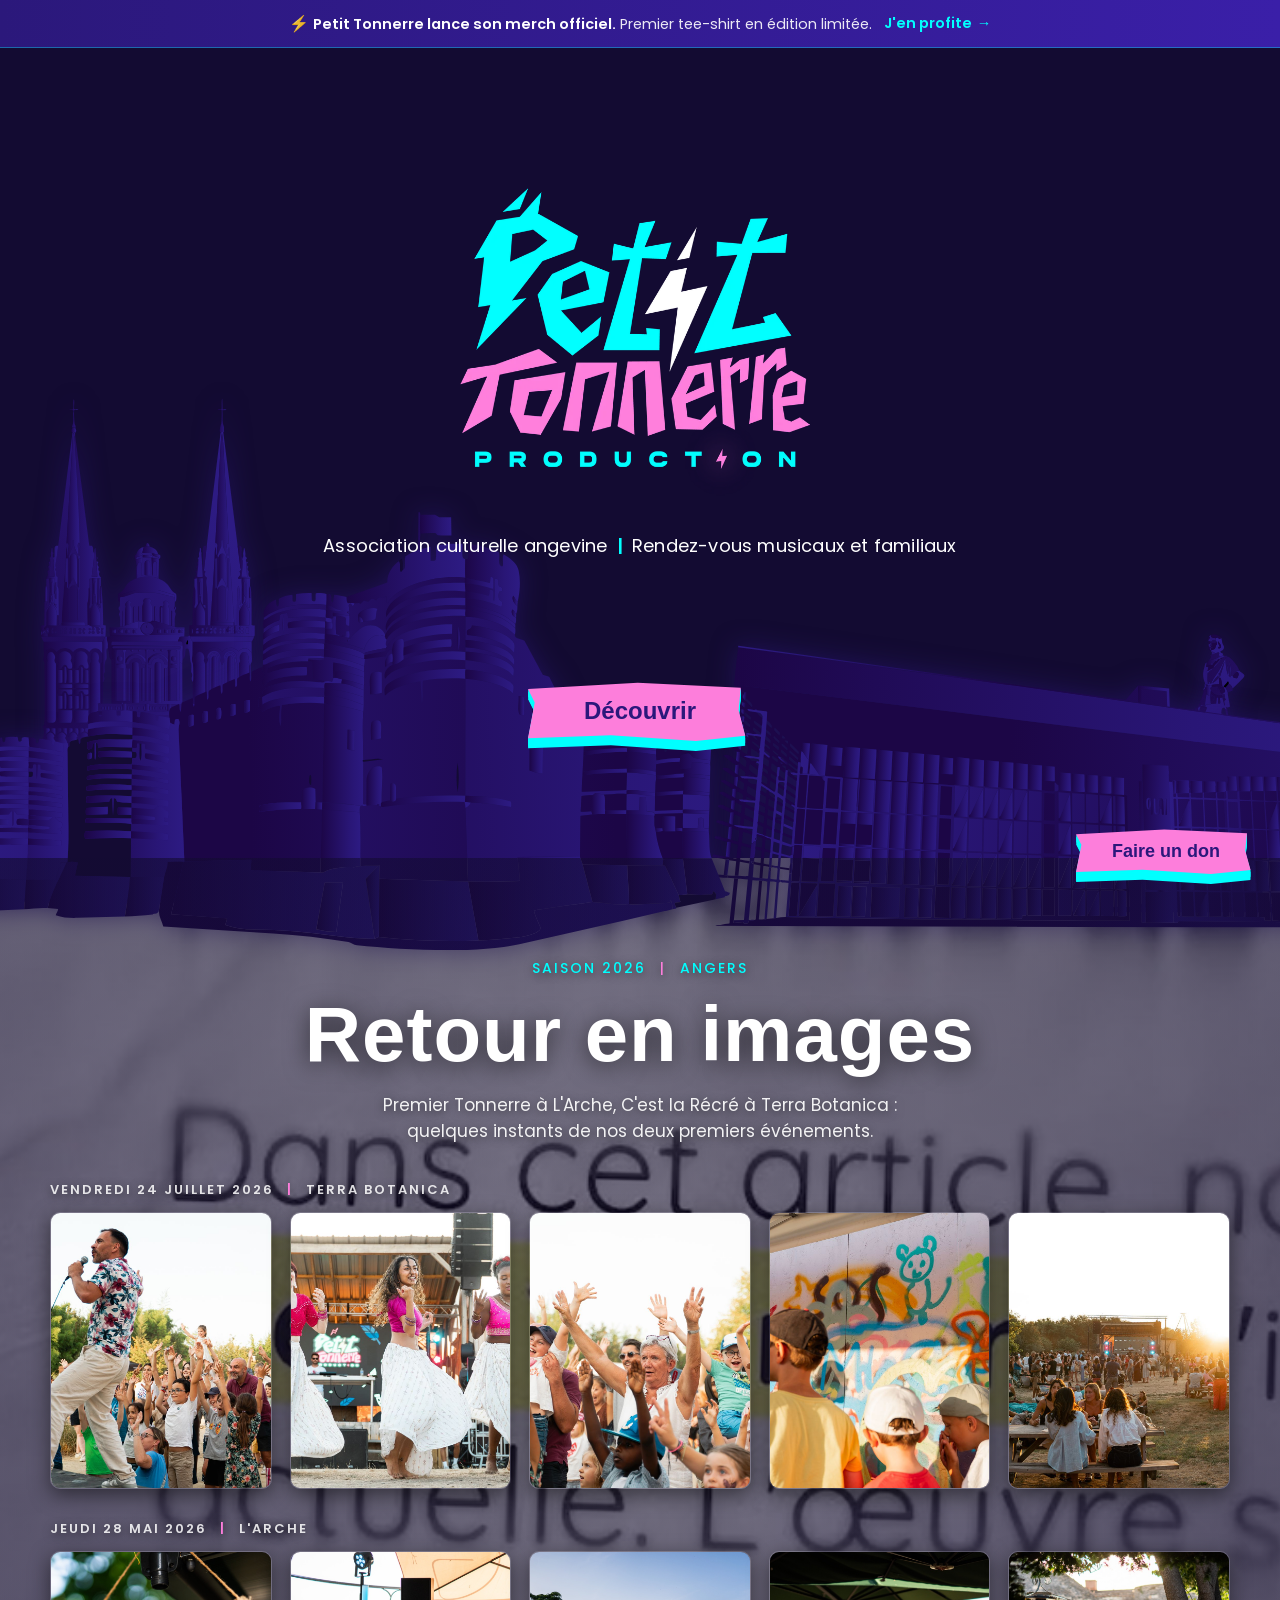
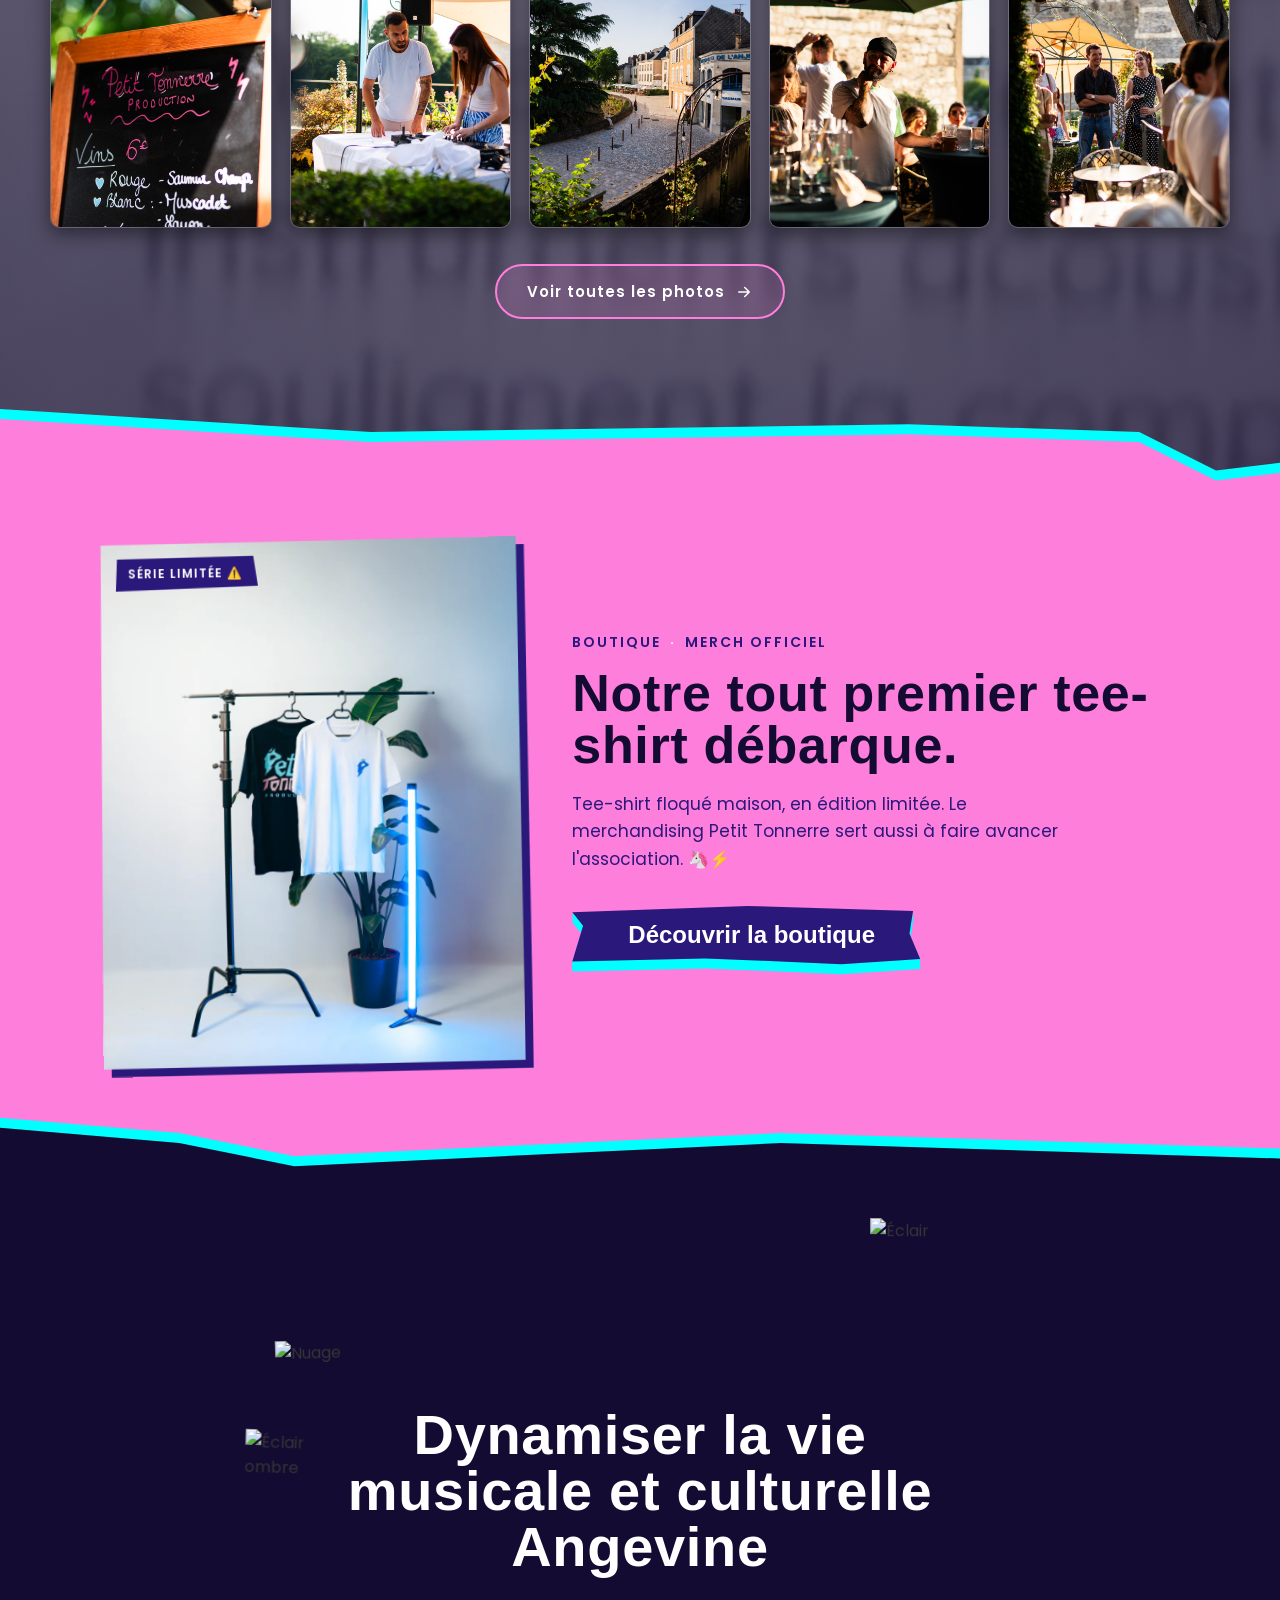
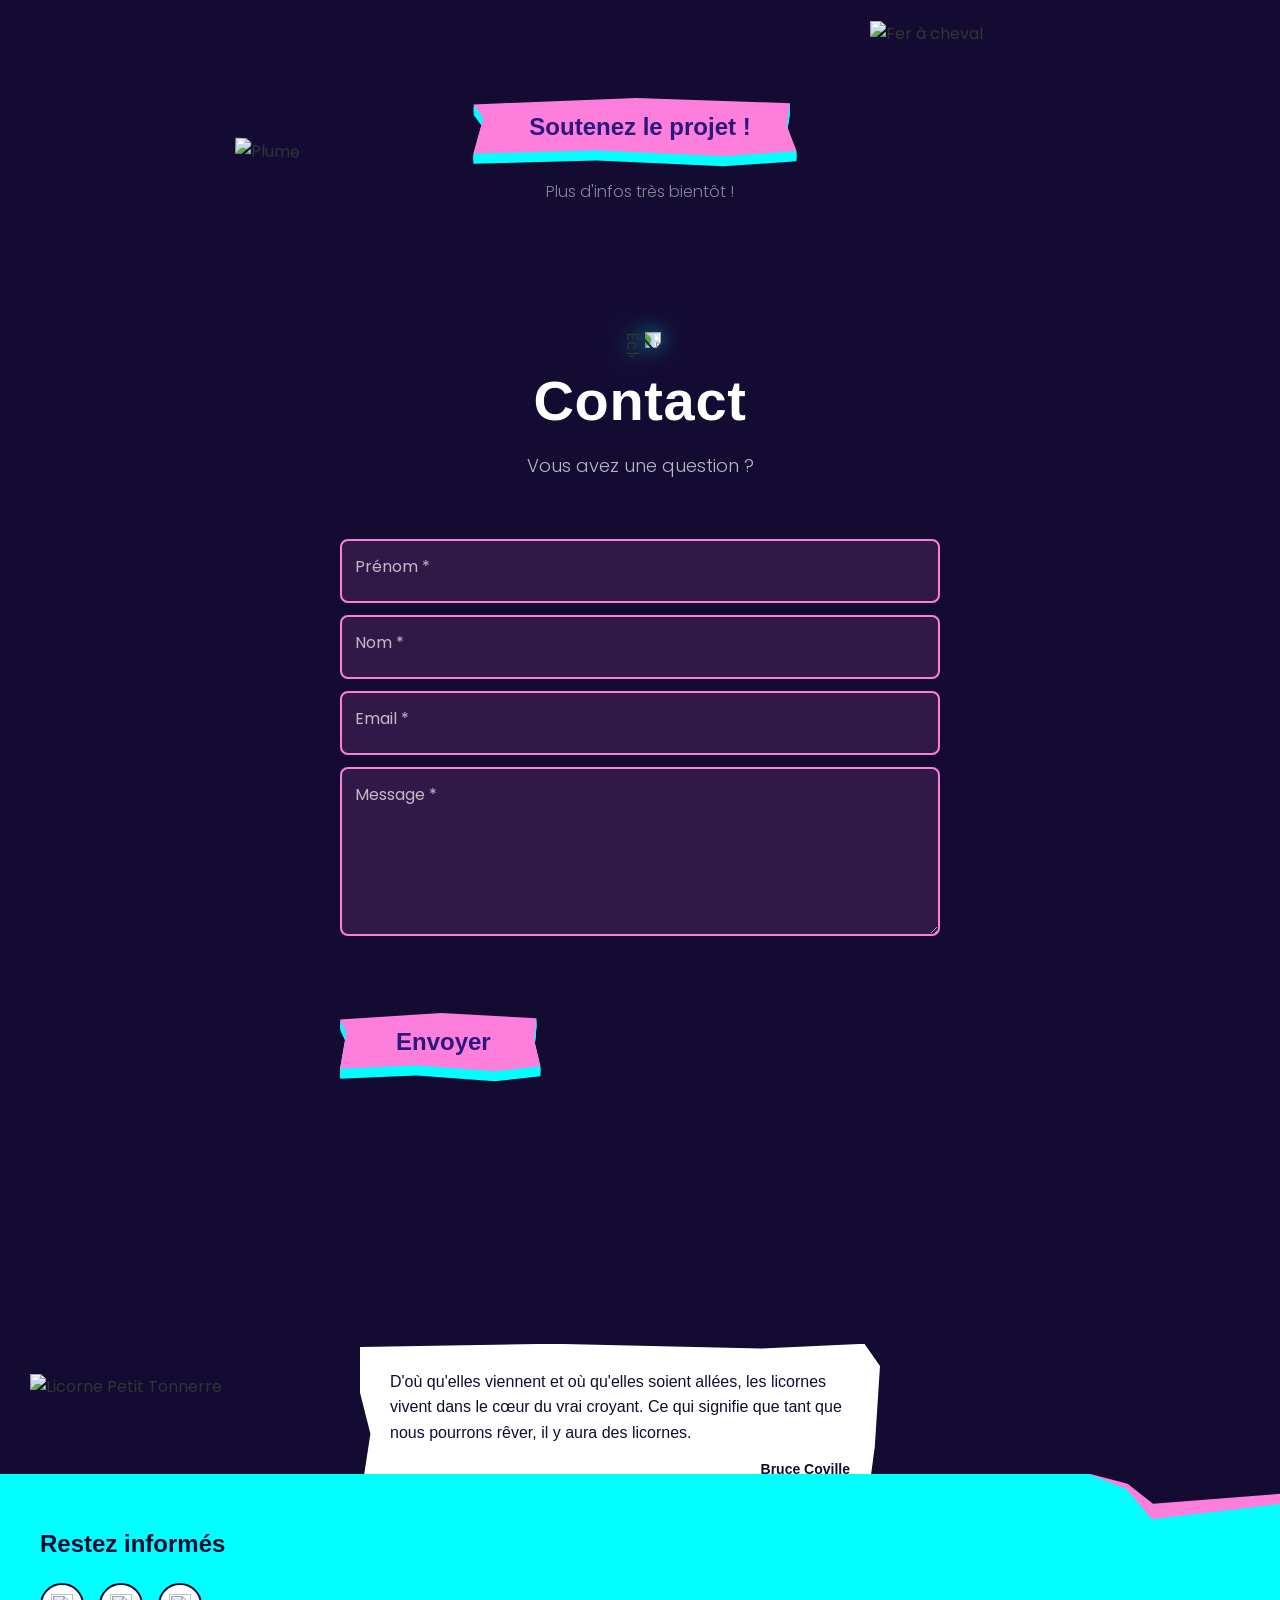
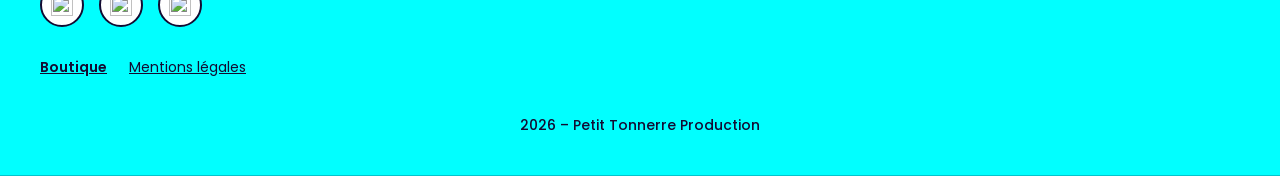
==== commit 78754a84: "Retour en images : photos Terra Botanica (home + galerie), agenda archivé - 12 photos du 24 juillet " ====
--- a/index.html
+++ b/index.html
@@ -35,7 +35,7 @@
     <link rel="preconnect" href="https://fonts.googleapis.com">
     <link rel="preconnect" href="https://fonts.gstatic.com" crossorigin>
     <link href="https://fonts.googleapis.com/css2?family=Poppins:wght@300;400;500;600;700&display=swap" rel="stylesheet">
-    <link rel="stylesheet" href="css/style.css?v=36">
+    <link rel="stylesheet" href="css/style.css?v=37">
 </head>
 <body>
     <!-- Bandeau merch : redirige vers la boutique -->
@@ -64,7 +64,7 @@
                 <img class="hero-logo" src="assets/img/logo-pt-production.webp" alt="Logo Petit Tonnerre Production">
                 <p class="hero-tagline">Association culturelle angevine <span class="hero-tagline-sep">|</span> Rendez-vous musicaux et familiaux</p>
             </div>
-            <div class="button-wrapper" data-scroll-to="#agenda">
+            <div class="button-wrapper" data-scroll-to="#retour-images">
                 <button type="button" class="btn hero-button">Découvrir</button>
             </div>
         </div>
@@ -139,7 +139,13 @@
     </section>
     -->
 
-    <!-- Section Agenda : prochain rendez-vous -->
+    <!--
+        Section Agenda : ARCHIVÉE après C'est la Récré du 24 juillet 2026 (Terra Botanica).
+        Aucun évènement à annoncer pour l'instant. Pour la réactiver au prochain évènement :
+        décommenter ce bloc, mettre à jour dates/programme/billetterie, et repointer
+        le bouton « Découvrir » du hero vers #agenda (data-scroll-to).
+        Styles CSS associés conservés dans css/style.css (#agenda).
+
     <section id="agenda">
         <div class="agenda-bg" aria-hidden="true">
             <img class="agenda-deco agenda-deco-1" src="assets/img/eclair.svg" alt="">
@@ -175,7 +181,7 @@
                 </a>
             </div>
 
-            <!-- Focus évènement : affiche + programme (24 juillet, Terra Botanica) -->
+            (Focus évènement : affiche + programme, 24 juillet, Terra Botanica)
             <div class="agenda-focus">
                 <a class="agenda-affiche" href="https://my.weezevent.com/cest-la-recre-by-petit-tonnerre-2026" target="_blank" rel="noopener noreferrer" aria-label="Affiche de l'évènement — accéder à la billetterie gratuite">
                     <img src="assets/img/affiche-terra-24-07.webp" alt="Affiche C'est la récré by Petit Tonnerre à Terra Botanica — vendredi 24 juillet, 18h30 à 22h30, DJ set, animations, ateliers, artistes" loading="lazy">
@@ -245,6 +251,7 @@
             </div>
         </div>
     </section>
+    -->
 
     <!-- Section Retour en images : vidéo bg + teaser photos + CTA (28 mai 2026) -->
     <section id="retour-images">
@@ -253,26 +260,51 @@
         </video>
         <div class="retour-overlay" aria-hidden="true"></div>
         <div class="retour-content">
-            <p class="retour-eyebrow">Jeudi 28 mai 2026 <span class="retour-eyebrow-sep">|</span> L'Arche, Angers</p>
+            <p class="retour-eyebrow">Saison 2026 <span class="retour-eyebrow-sep">|</span> Angers</p>
             <h2 class="retour-title">Retour en images</h2>
-            <p class="retour-subtitle">Premier Tonnerre, quelques instants de cette soirée d'ouverture.</p>
-        </div>
-        <div class="retour-photos">
-            <a class="retour-photo" href="galerie.html" aria-label="Voir toutes les photos">
-                <img src="assets/img/galerie/_A7R3751.jpg" alt="Premier Tonnerre — photo 1" loading="lazy">
-            </a>
-            <a class="retour-photo" href="galerie.html" aria-label="Voir toutes les photos">
-                <img src="assets/img/galerie/_A7R3783.jpg" alt="Premier Tonnerre — photo 2" loading="lazy">
-            </a>
-            <a class="retour-photo" href="galerie.html" aria-label="Voir toutes les photos">
-                <img src="assets/img/galerie/_A7R3820.jpg" alt="Premier Tonnerre — photo 3" loading="lazy">
-            </a>
-            <a class="retour-photo" href="galerie.html" aria-label="Voir toutes les photos">
-                <img src="assets/img/galerie/_A7R3863.jpg" alt="Premier Tonnerre — photo 4" loading="lazy">
-            </a>
-            <a class="retour-photo" href="galerie.html" aria-label="Voir toutes les photos">
-                <img src="assets/img/galerie/_A7R3886.jpg" alt="Premier Tonnerre — photo 5" loading="lazy">
-            </a>
+            <p class="retour-subtitle">Premier Tonnerre à L'Arche, C'est la Récré à Terra Botanica : quelques instants de nos deux premiers événements.</p>
+        </div>
+        <div class="retour-rows">
+            <div class="retour-row">
+                <p class="retour-row-label">Vendredi 24 juillet 2026 <span class="retour-eyebrow-sep">|</span> Terra Botanica</p>
+                <div class="retour-photos">
+                    <a class="retour-photo" href="galerie.html#terra" aria-label="Voir toutes les photos de Terra Botanica">
+                        <img src="assets/img/galerie_terra/DSC04523.jpg" alt="C'est la Récré à Terra Botanica, photo 1" loading="lazy">
+                    </a>
+                    <a class="retour-photo" href="galerie.html#terra" aria-label="Voir toutes les photos de Terra Botanica">
+                        <img src="assets/img/galerie_terra/DSC04411.jpg" alt="C'est la Récré à Terra Botanica, photo 2" loading="lazy">
+                    </a>
+                    <a class="retour-photo" href="galerie.html#terra" aria-label="Voir toutes les photos de Terra Botanica">
+                        <img src="assets/img/galerie_terra/DSC04530.jpg" alt="C'est la Récré à Terra Botanica, photo 3" loading="lazy">
+                    </a>
+                    <a class="retour-photo" href="galerie.html#terra" aria-label="Voir toutes les photos de Terra Botanica">
+                        <img src="assets/img/galerie_terra/DSC04512.jpg" alt="C'est la Récré à Terra Botanica, photo 4" loading="lazy">
+                    </a>
+                    <a class="retour-photo" href="galerie.html#terra" aria-label="Voir toutes les photos de Terra Botanica">
+                        <img src="assets/img/galerie_terra/DSC04589.jpg" alt="C'est la Récré à Terra Botanica, photo 5" loading="lazy">
+                    </a>
+                </div>
+            </div>
+            <div class="retour-row">
+                <p class="retour-row-label">Jeudi 28 mai 2026 <span class="retour-eyebrow-sep">|</span> L'Arche</p>
+                <div class="retour-photos">
+                    <a class="retour-photo" href="galerie.html#premier-tonnerre" aria-label="Voir toutes les photos du Premier Tonnerre">
+                        <img src="assets/img/galerie/_A7R3751.jpg" alt="Premier Tonnerre, photo 1" loading="lazy">
+                    </a>
+                    <a class="retour-photo" href="galerie.html#premier-tonnerre" aria-label="Voir toutes les photos du Premier Tonnerre">
+                        <img src="assets/img/galerie/_A7R3783.jpg" alt="Premier Tonnerre, photo 2" loading="lazy">
+                    </a>
+                    <a class="retour-photo" href="galerie.html#premier-tonnerre" aria-label="Voir toutes les photos du Premier Tonnerre">
+                        <img src="assets/img/galerie/_A7R3820.jpg" alt="Premier Tonnerre, photo 3" loading="lazy">
+                    </a>
+                    <a class="retour-photo" href="galerie.html#premier-tonnerre" aria-label="Voir toutes les photos du Premier Tonnerre">
+                        <img src="assets/img/galerie/_A7R3863.jpg" alt="Premier Tonnerre, photo 4" loading="lazy">
+                    </a>
+                    <a class="retour-photo" href="galerie.html#premier-tonnerre" aria-label="Voir toutes les photos du Premier Tonnerre">
+                        <img src="assets/img/galerie/_A7R3886.jpg" alt="Premier Tonnerre, photo 5" loading="lazy">
+                    </a>
+                </div>
+            </div>
         </div>
         <a href="galerie.html" class="retour-cta">
             Voir toutes les photos
@@ -438,6 +470,6 @@
     </div>
 
     <script type="text/javascript" src="https://cdn.jsdelivr.net/npm/@emailjs/browser@4/dist/email.min.js"></script>
-    <script src="js/script.js?v=8"></script>
+    <script src="js/script.js?v=9"></script>
 </body>
 </html>
--- a/css/style.css
+++ b/css/style.css
@@ -2338,10 +2338,31 @@
     color: #fff;
 }
 
+.retour-rows,
 .retour-photos,
 .retour-cta {
     position: relative;
     z-index: 2;
+}
+
+/* Deux lignes de photos (une par événement), chacune avec son label */
+.retour-rows {
+    display: flex;
+    flex-direction: column;
+    gap: 30px;
+    width: 100%;
+    max-width: 1180px;
+}
+
+.retour-row-label {
+    font-family: 'Poppins', sans-serif;
+    font-size: 13px;
+    font-weight: 600;
+    color: rgba(255, 255, 255, 0.85);
+    letter-spacing: 2px;
+    text-transform: uppercase;
+    margin-bottom: 12px;
+    text-shadow: 0 2px 8px rgba(0, 0, 0, 0.5);
 }
 
 .retour-eyebrow {
@@ -2460,6 +2481,11 @@
     }
     .retour-title { font-size: 52px; }
     .retour-subtitle { font-size: 15px; }
+    .retour-rows { gap: 22px; }
+    .retour-row-label {
+        font-size: 12px;
+        margin-bottom: 8px;
+    }
     .retour-photos {
         grid-template-columns: repeat(3, 1fr);
         gap: 10px;
@@ -2528,6 +2554,35 @@
 .galerie-header {
     text-align: center;
     margin-bottom: 72px;
+}
+
+/* Bloc par événement sur la page galerie (Terra Botanica, puis L'Arche) */
+.galerie-event {
+    scroll-margin-top: 90px;
+}
+
+.galerie-event + .galerie-event {
+    margin-top: 110px;
+    padding-top: 70px;
+    border-top: 1px solid rgba(255, 255, 255, 0.12);
+}
+
+.galerie-event-header {
+    text-align: center;
+    margin-bottom: 40px;
+}
+
+.galerie-event-header .galerie-eyebrow {
+    margin-bottom: 10px;
+}
+
+.galerie-event-title {
+    font-family: 'TBJ Fluke', sans-serif;
+    font-weight: bold;
+    font-size: 42px;
+    color: #fff;
+    line-height: 1;
+    letter-spacing: 1px;
 }
 
 .galerie-eyebrow {
@@ -2742,6 +2797,12 @@
     .galerie-title { font-size: 44px; }
     .galerie-header { margin-bottom: 36px; }
     .galerie-deco { display: none; }
+    .galerie-event + .galerie-event {
+        margin-top: 64px;
+        padding-top: 44px;
+    }
+    .galerie-event-header { margin-bottom: 26px; }
+    .galerie-event-title { font-size: 32px; }
 }
 
 /* Lightbox */
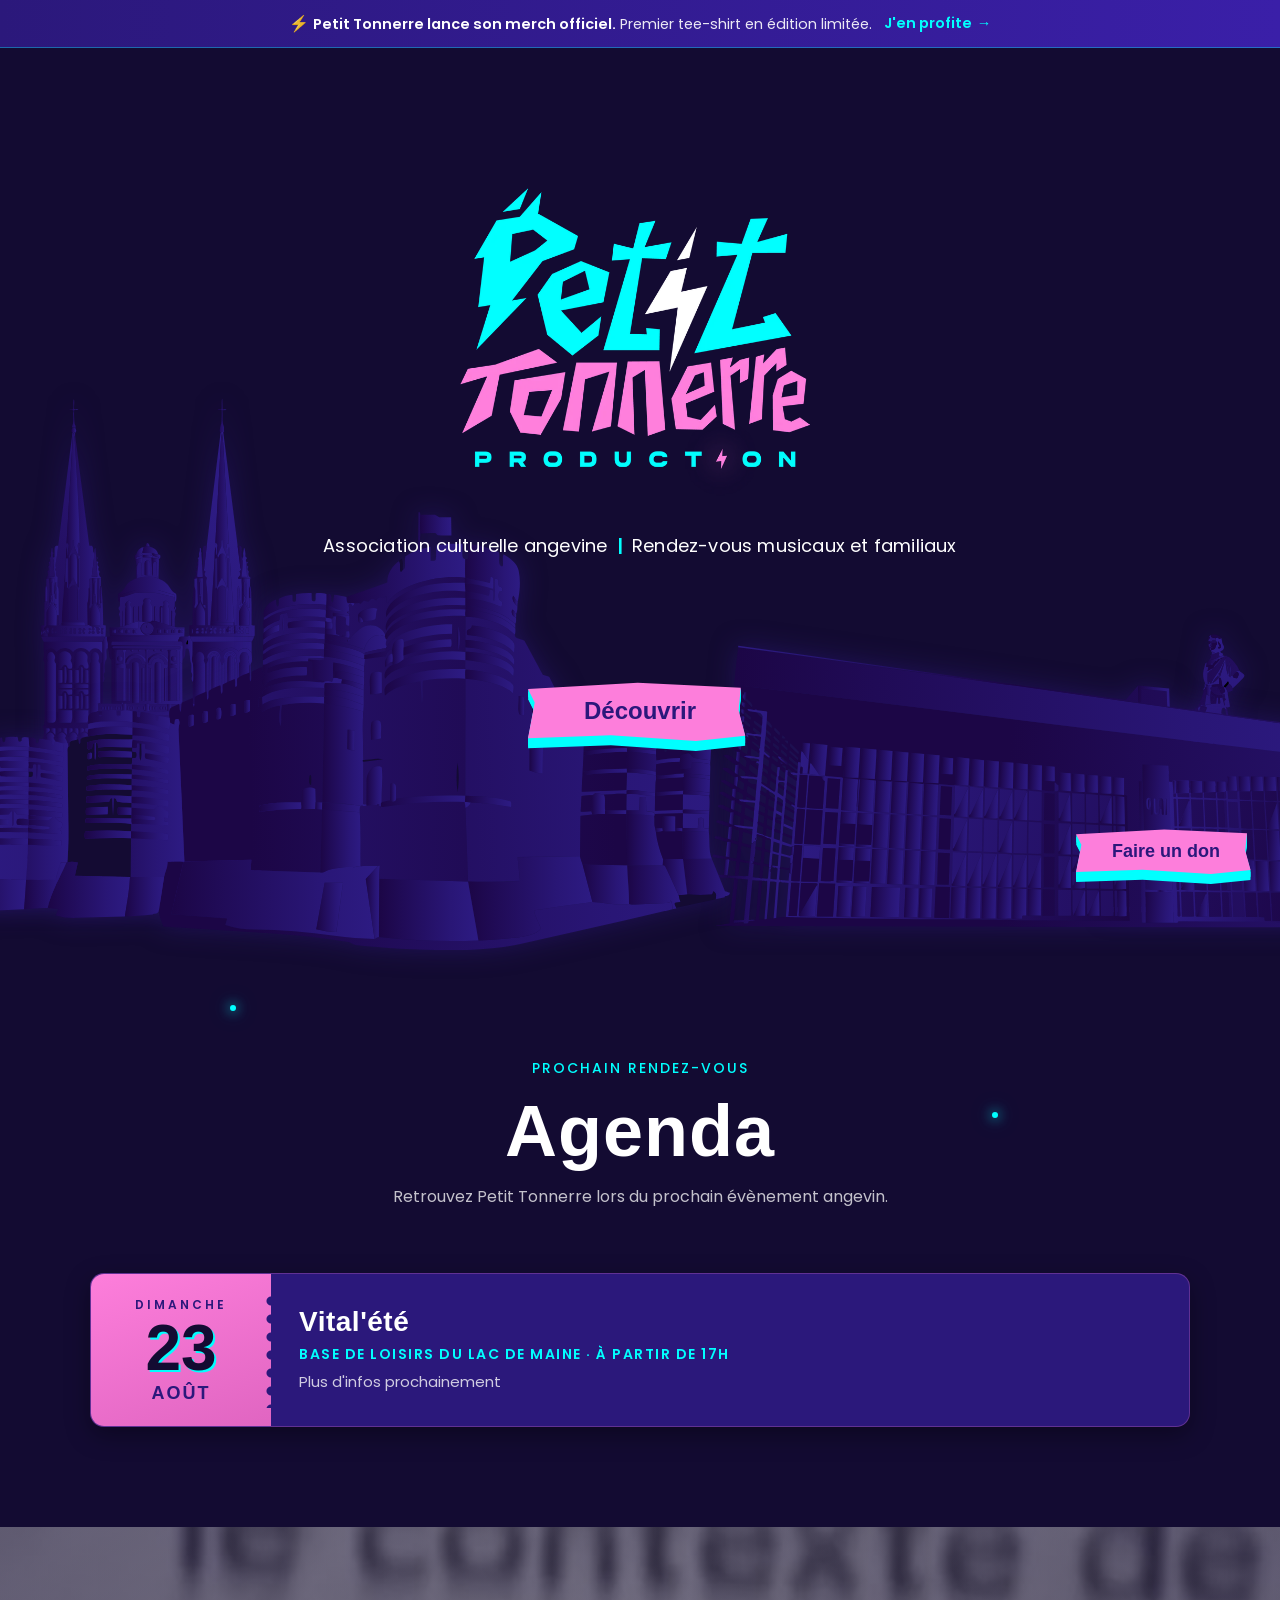
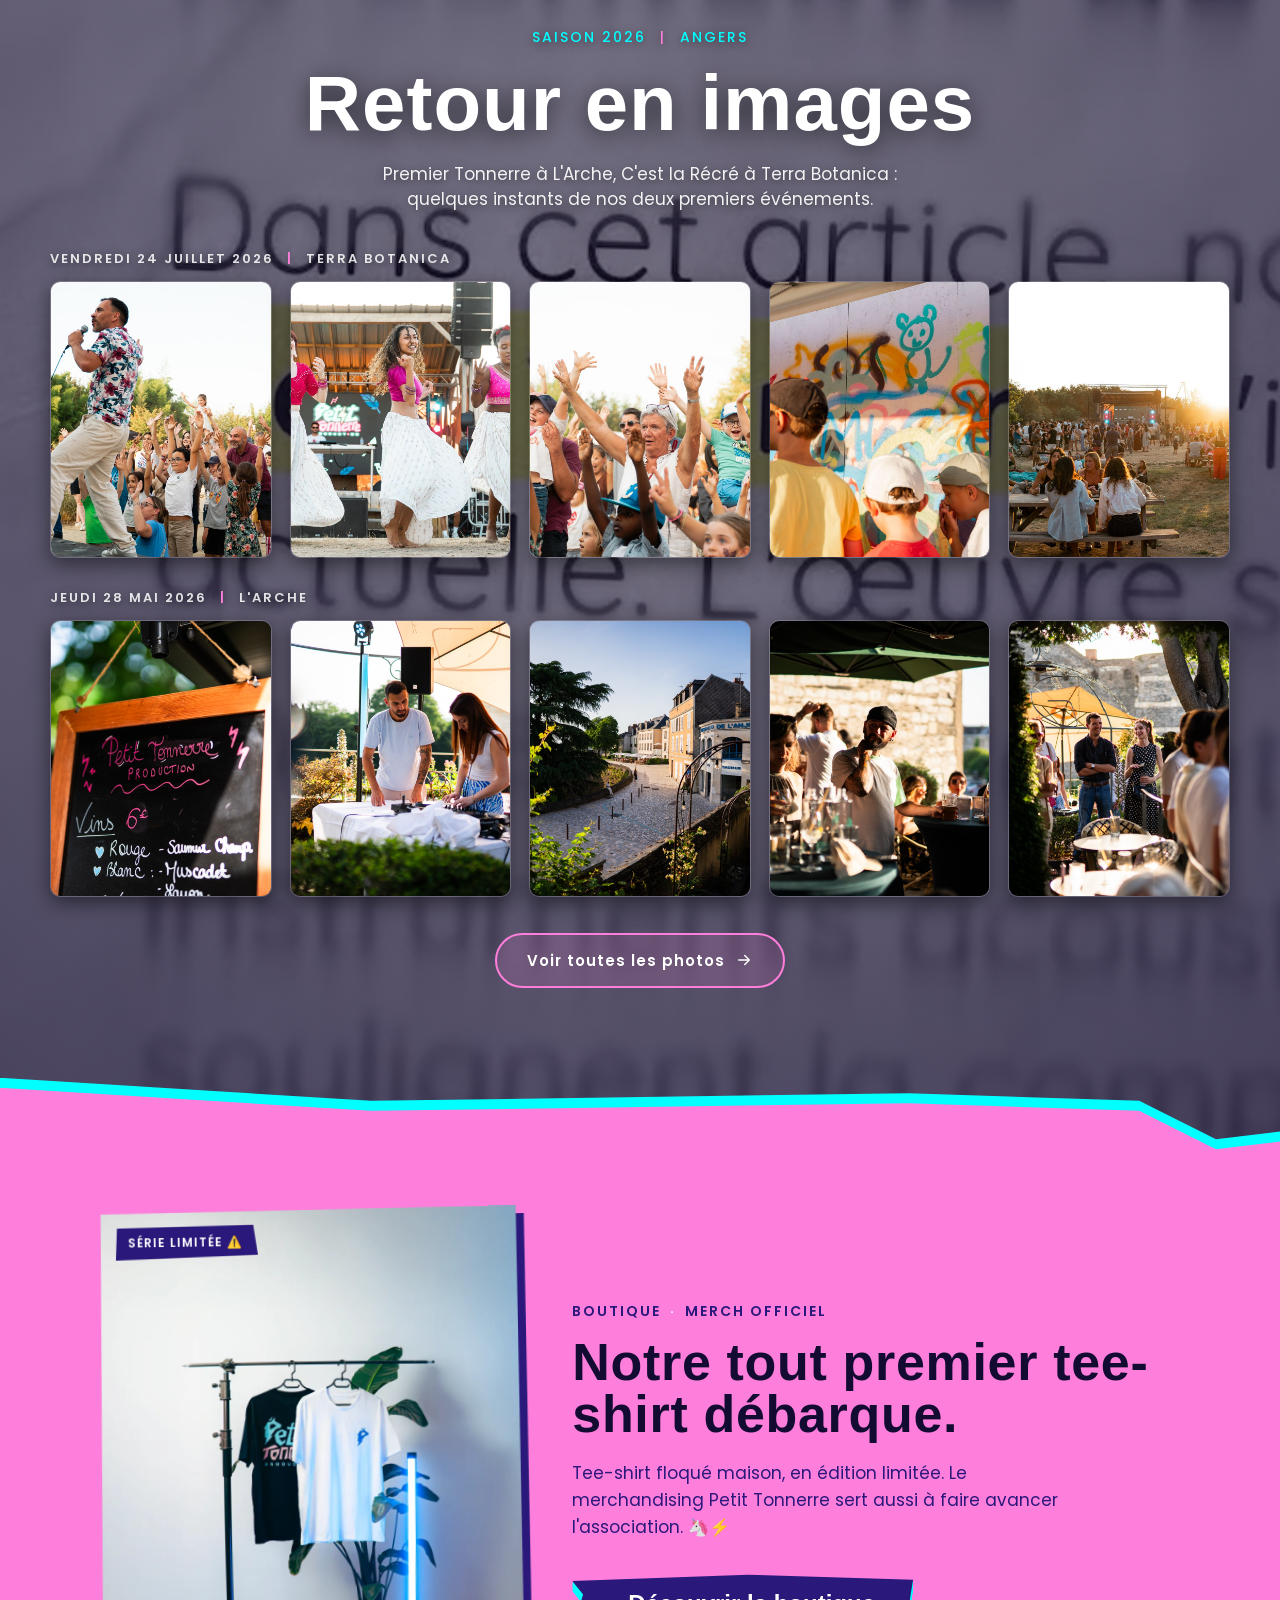
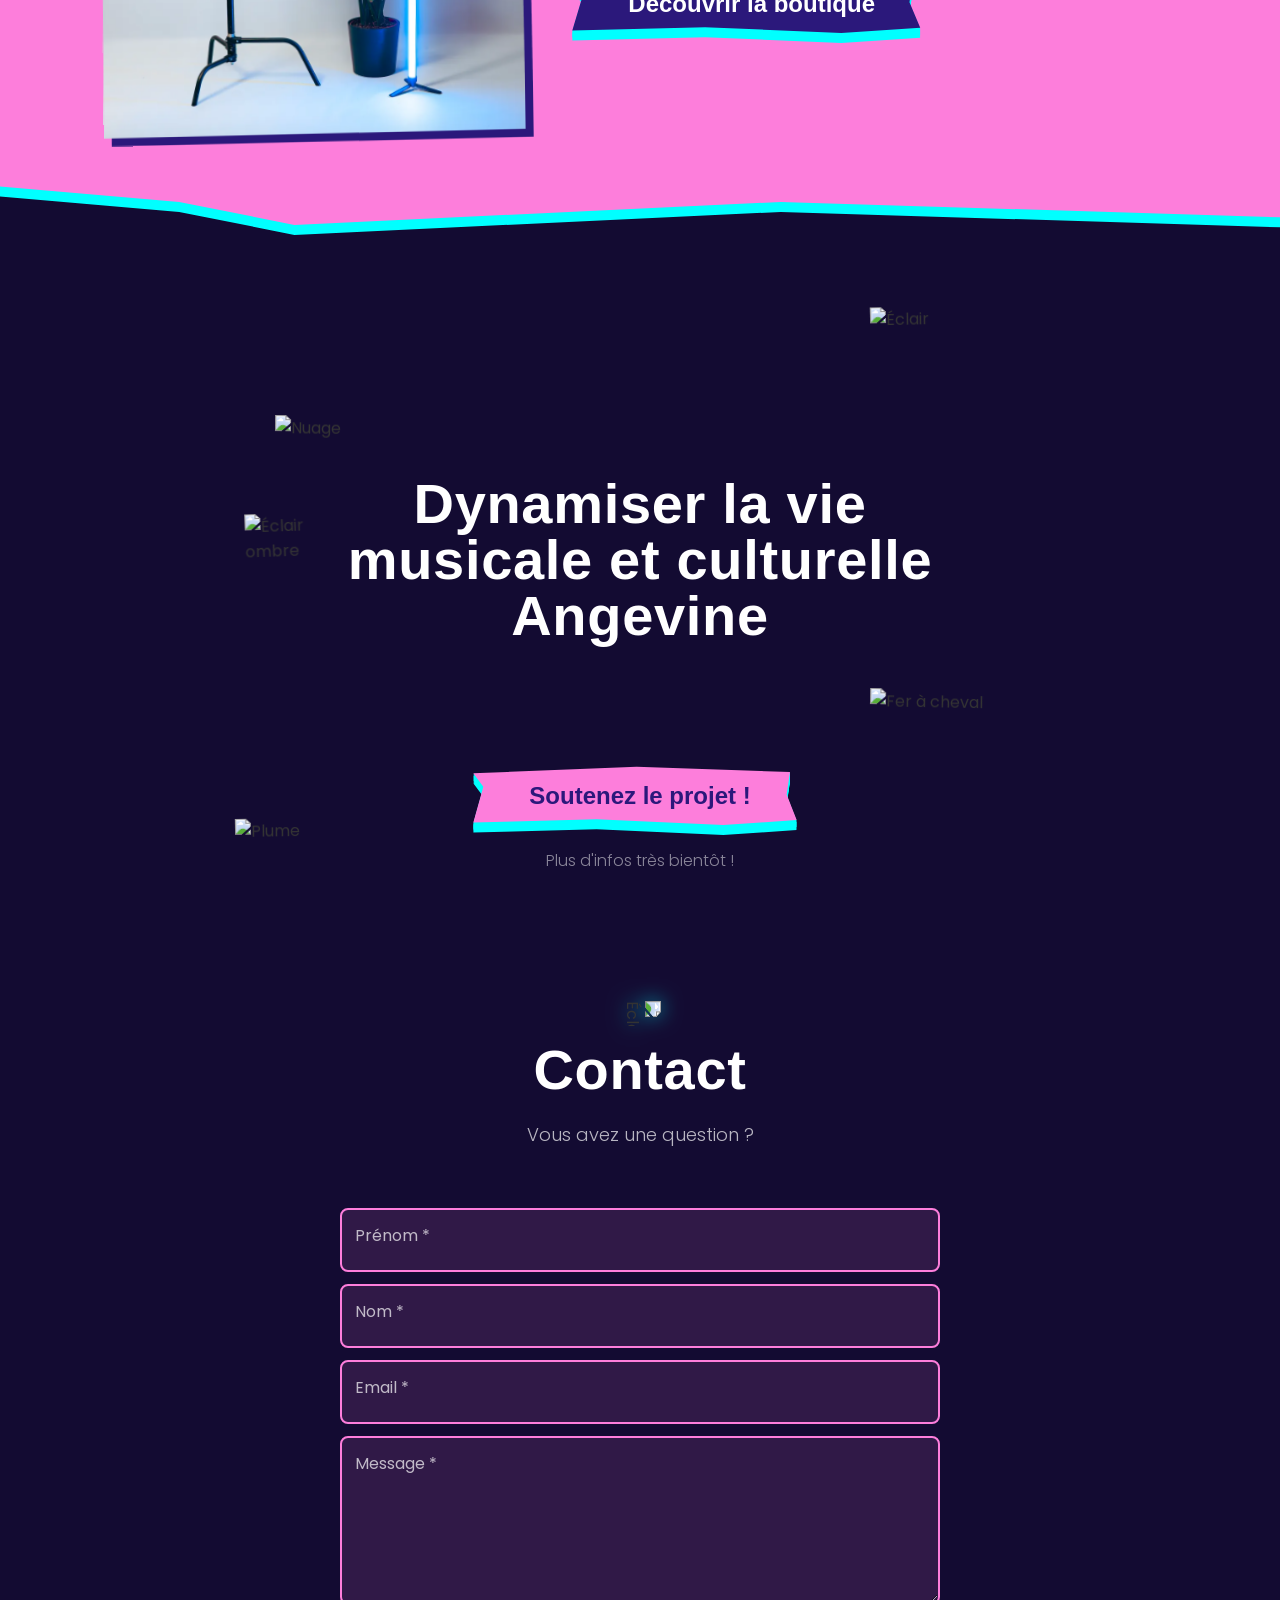
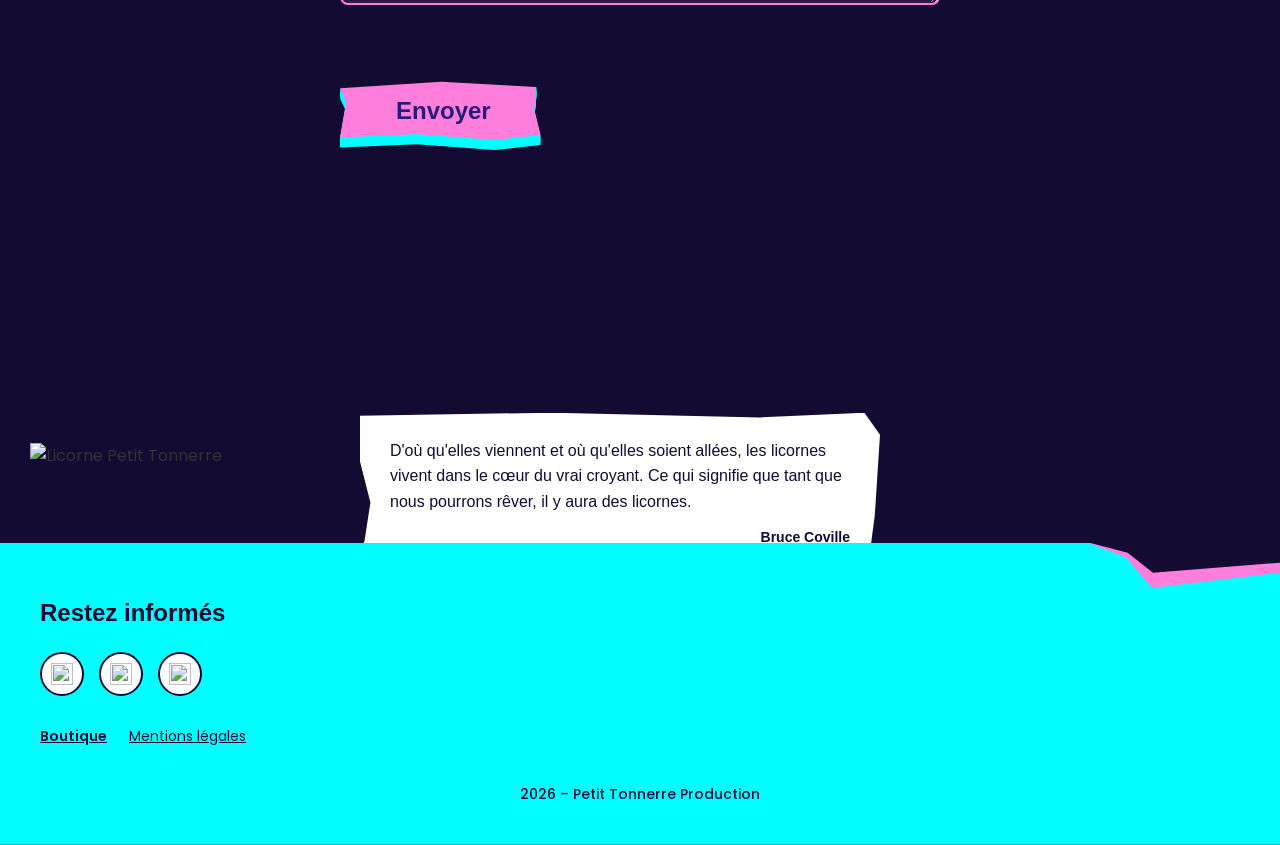
==== commit 660aabb9: "Agenda : Vital'été le 23 août au lac de Maine (carte simple, infos à venir) Co-Authored-By: Claude F" ====
--- a/index.html
+++ b/index.html
@@ -64,7 +64,7 @@
                 <img class="hero-logo" src="assets/img/logo-pt-production.webp" alt="Logo Petit Tonnerre Production">
                 <p class="hero-tagline">Association culturelle angevine <span class="hero-tagline-sep">|</span> Rendez-vous musicaux et familiaux</p>
             </div>
-            <div class="button-wrapper" data-scroll-to="#retour-images">
+            <div class="button-wrapper" data-scroll-to="#agenda">
                 <button type="button" class="btn hero-button">Découvrir</button>
             </div>
         </div>
@@ -140,12 +140,11 @@
     -->
 
     <!--
-        Section Agenda : ARCHIVÉE après C'est la Récré du 24 juillet 2026 (Terra Botanica).
-        Aucun évènement à annoncer pour l'instant. Pour la réactiver au prochain évènement :
-        décommenter ce bloc, mettre à jour dates/programme/billetterie, et repointer
-        le bouton « Découvrir » du hero vers #agenda (data-scroll-to).
-        Styles CSS associés conservés dans css/style.css (#agenda).
-
+        Section Agenda : RÉACTIVÉE pour Vital'été (dimanche 23 août 2026, lac de Maine).
+        Pas encore de billetterie ni de programme : carte simple sans lien.
+        Quand les infos arrivent : transformer la carte en lien (voir C'est la Récré
+        dans l'historique git : bloc agenda-focus affiche + programme + billetterie).
+    -->
     <section id="agenda">
         <div class="agenda-bg" aria-hidden="true">
             <img class="agenda-deco agenda-deco-1" src="assets/img/eclair.svg" alt="">
@@ -163,25 +162,22 @@
                 <p class="agenda-subtitle">Retrouvez Petit Tonnerre lors du prochain évènement angevin.</p>
             </div>
             <div class="agenda-list">
-                <a class="agenda-event" href="https://my.weezevent.com/cest-la-recre-by-petit-tonnerre-2026" target="_blank" rel="noopener noreferrer">
+                <div class="agenda-event">
                     <div class="agenda-event-date">
-                        <span class="agenda-event-dow">VENDREDI</span>
-                        <span class="agenda-event-day">24</span>
-                        <span class="agenda-event-month">JUILLET</span>
+                        <span class="agenda-event-dow">DIMANCHE</span>
+                        <span class="agenda-event-day">23</span>
+                        <span class="agenda-event-month">AOÛT</span>
                     </div>
                     <div class="agenda-event-body">
-                        <h3 class="agenda-event-title">C'est la récré ! By Petit Tonnerre</h3>
-                        <p class="agenda-event-slogan">« Petits et grands, créez, jouez, partagez ! »</p>
-                        <p class="agenda-event-venue">Terra Botanica · 18h30 – 22h30</p>
-                        <span class="agenda-event-link" aria-hidden="true">
-                            En savoir plus
-                            <svg width="14" height="14" viewBox="0 0 24 24" fill="none"><path d="M7 17L17 7M17 7H9M17 7v8" stroke="currentColor" stroke-width="2" stroke-linecap="round" stroke-linejoin="round"/></svg>
-                        </span>
+                        <h3 class="agenda-event-title">Vital'été</h3>
+                        <p class="agenda-event-venue">Base de loisirs du lac de Maine · À partir de 17h</p>
+                        <p class="agenda-event-desc">Plus d'infos prochainement</p>
                     </div>
-                </a>
-            </div>
-
-            (Focus évènement : affiche + programme, 24 juillet, Terra Botanica)
+                </div>
+            </div>
+
+            <!-- Focus évènement (affiche + programme) : à réactiver quand les infos de Vital'été arrivent.
+                 Modèle complet (C'est la Récré, Terra Botanica) dans l'historique git.
             <div class="agenda-focus">
                 <a class="agenda-affiche" href="https://my.weezevent.com/cest-la-recre-by-petit-tonnerre-2026" target="_blank" rel="noopener noreferrer" aria-label="Affiche de l'évènement — accéder à la billetterie gratuite">
                     <img src="assets/img/affiche-terra-24-07.webp" alt="Affiche C'est la récré by Petit Tonnerre à Terra Botanica — vendredi 24 juillet, 18h30 à 22h30, DJ set, animations, ateliers, artistes" loading="lazy">
@@ -249,9 +245,9 @@
                     </div>
                 </div>
             </div>
-        </div>
-    </section>
-    -->
+            -->
+        </div>
+    </section>
 
     <!-- Section Retour en images : vidéo bg + teaser photos + CTA (28 mai 2026) -->
     <section id="retour-images">
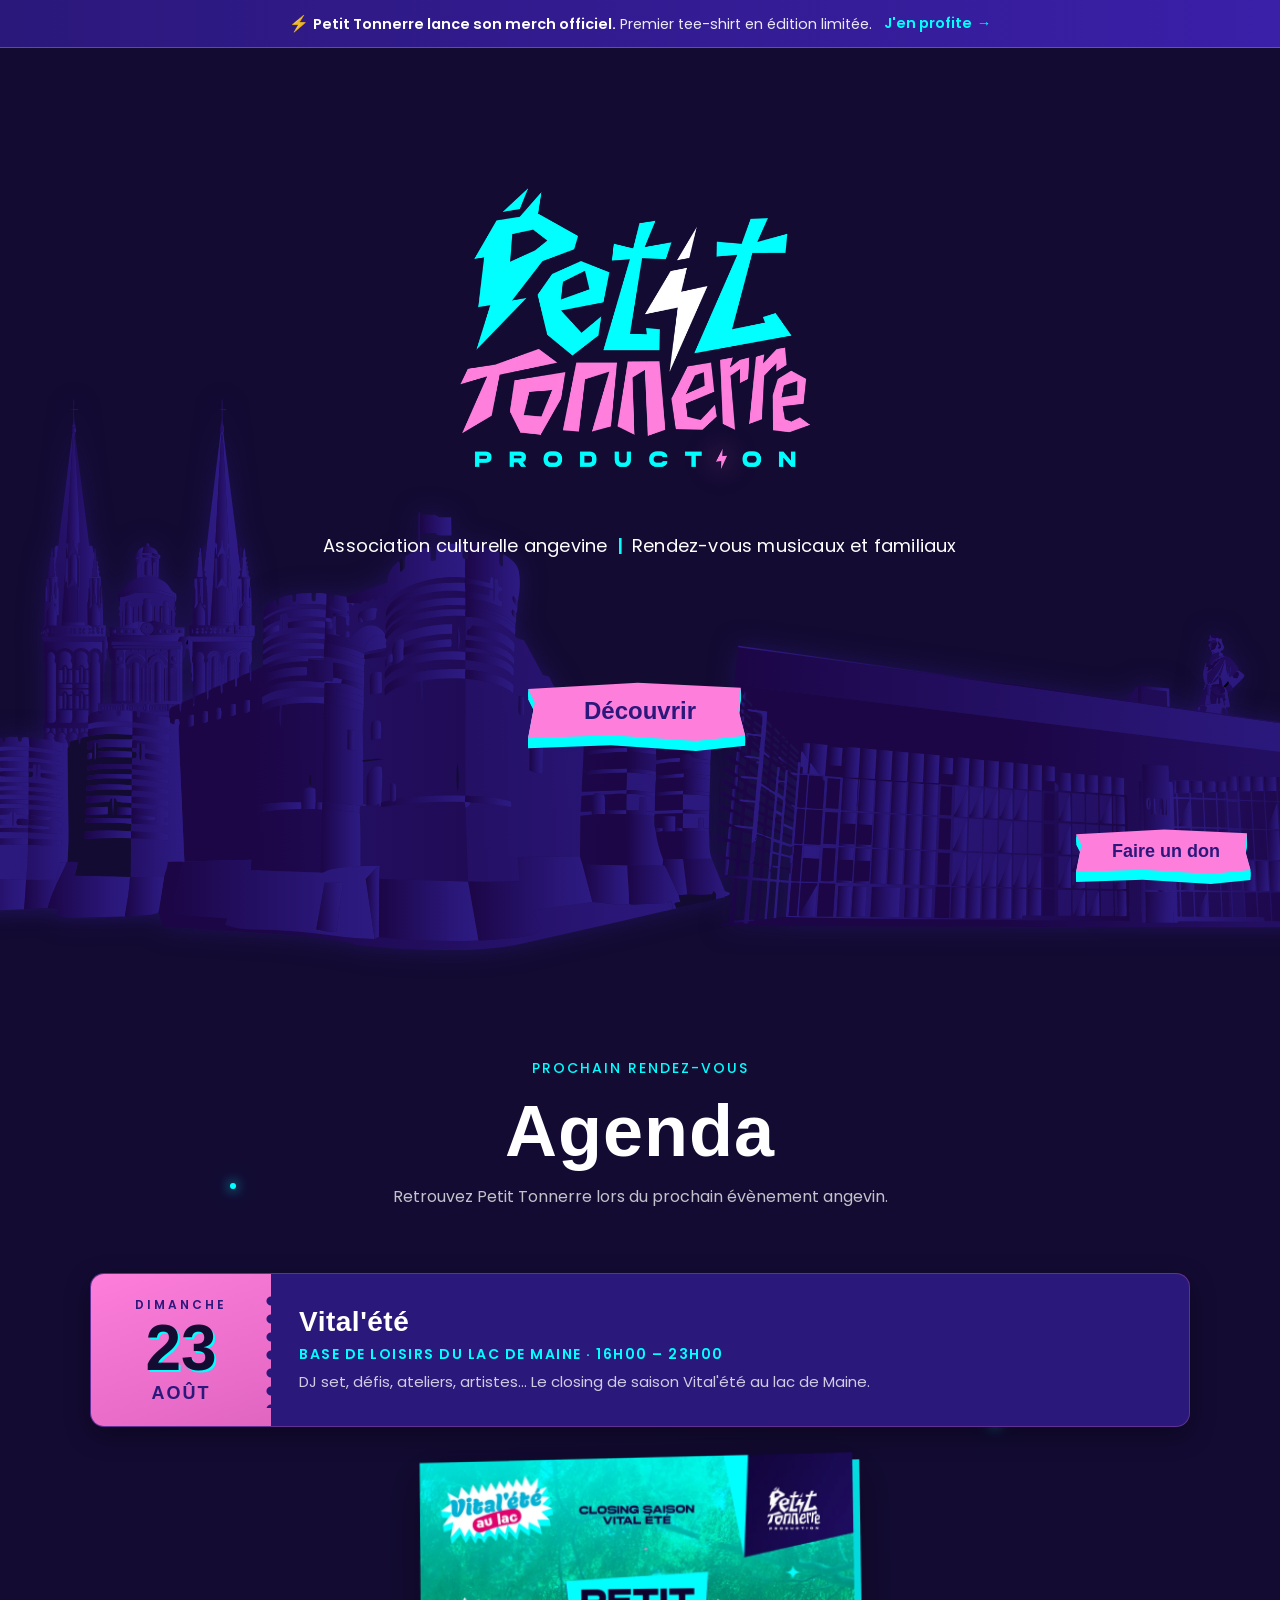
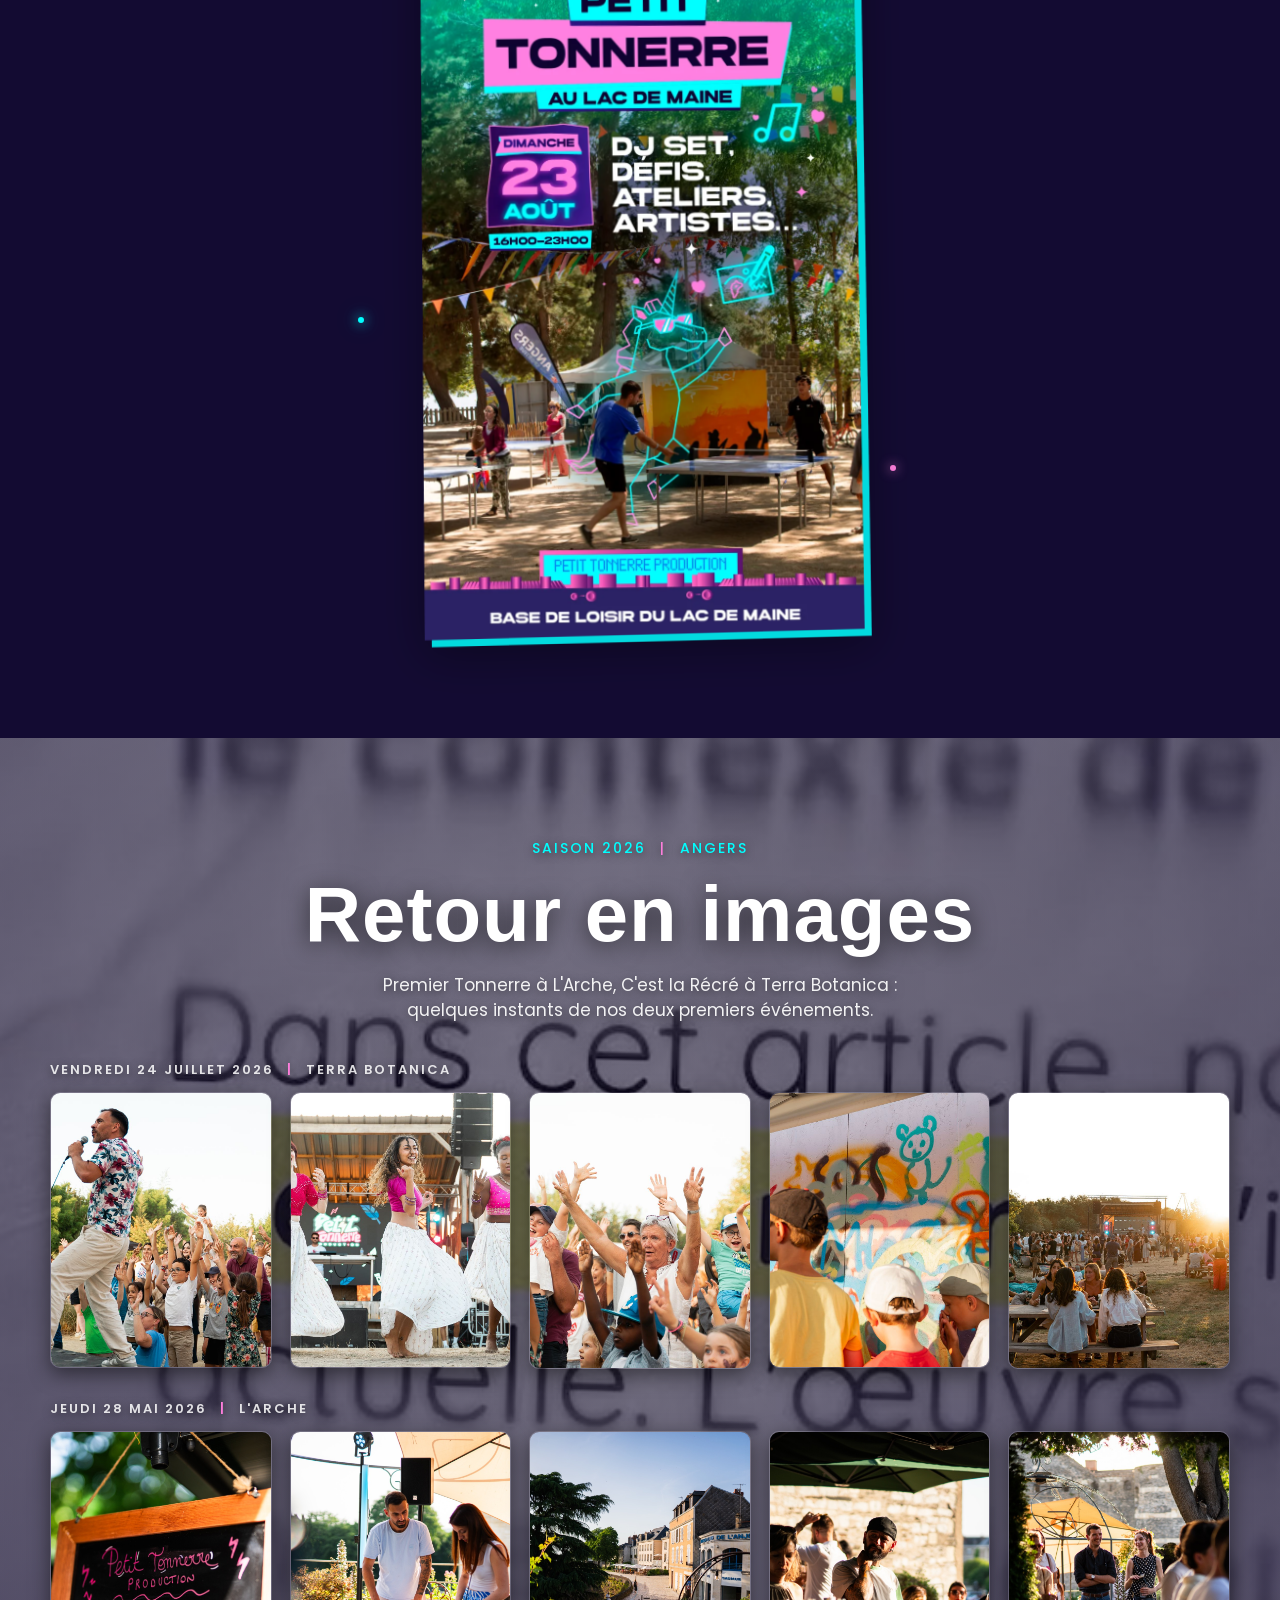
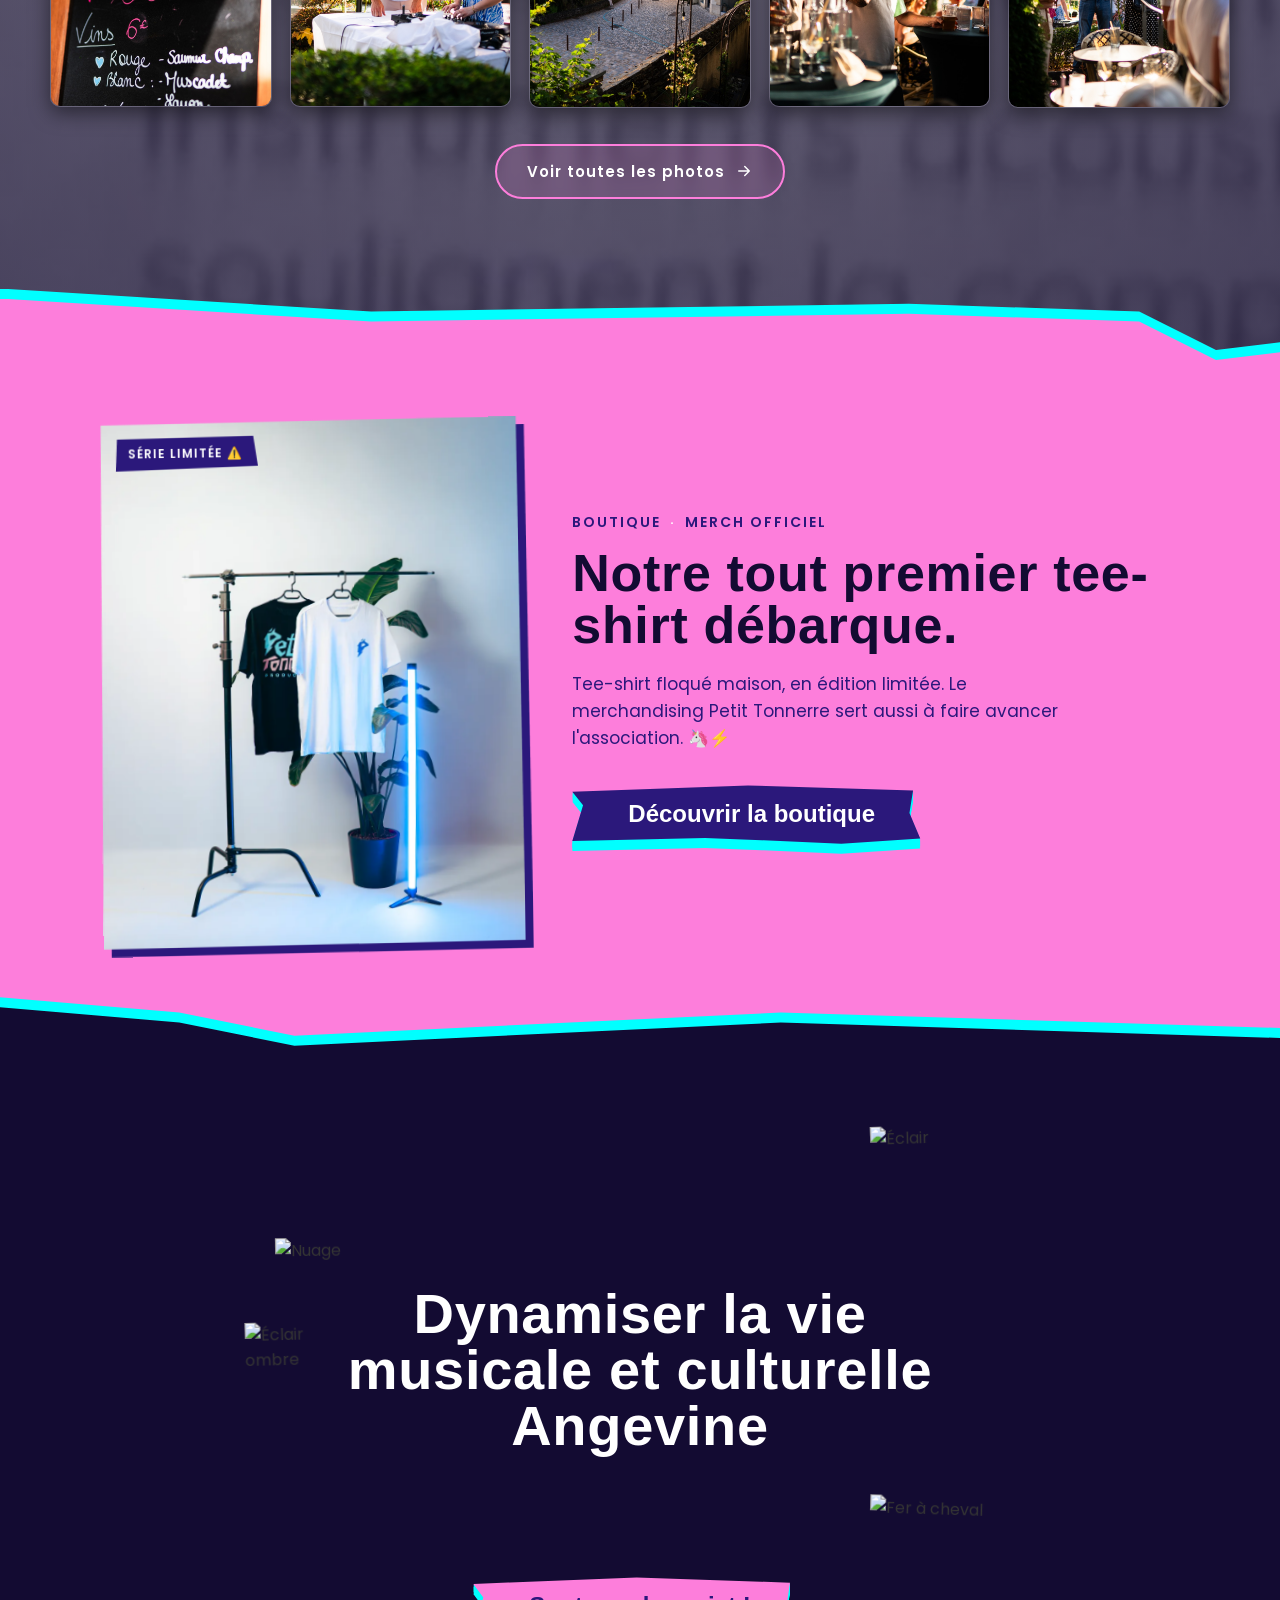
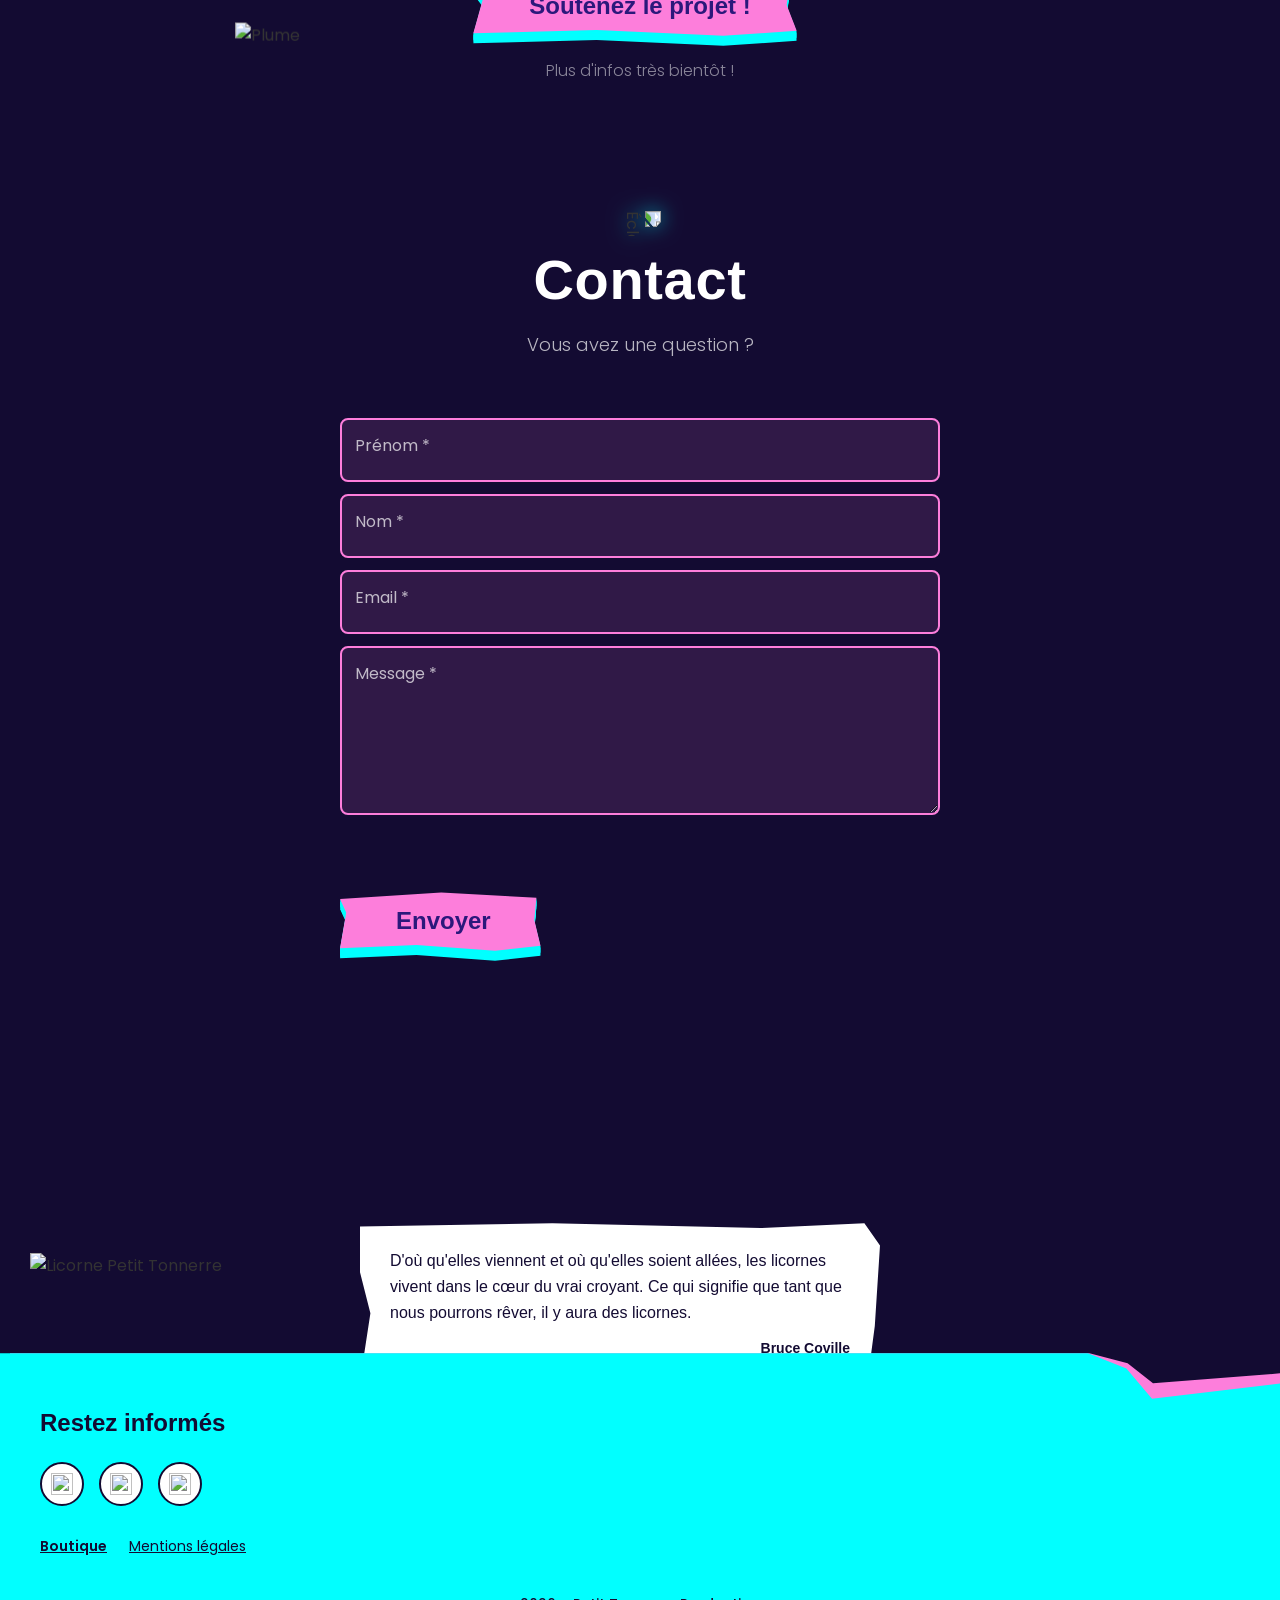
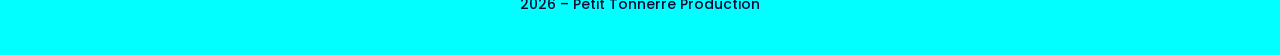
==== commit 87f7459c: "Agenda : affiche Vital'été (16h-23h) liée au post Instagram Co-Authored-By: Claude Fable 5 <noreply@" ====
--- a/index.html
+++ b/index.html
@@ -170,10 +170,17 @@
                     </div>
                     <div class="agenda-event-body">
                         <h3 class="agenda-event-title">Vital'été</h3>
-                        <p class="agenda-event-venue">Base de loisirs du lac de Maine · À partir de 17h</p>
-                        <p class="agenda-event-desc">Plus d'infos prochainement</p>
+                        <p class="agenda-event-venue">Base de loisirs du lac de Maine · 16h00 – 23h00</p>
+                        <p class="agenda-event-desc">DJ set, défis, ateliers, artistes... Le closing de saison Vital'été au lac de Maine.</p>
                     </div>
                 </div>
+            </div>
+
+            <!-- Affiche Vital'été : découpe façon collage (clip-path .agenda-affiche), lien vers le post Instagram -->
+            <div class="agenda-focus agenda-focus-solo">
+                <a class="agenda-affiche" href="https://www.instagram.com/p/Db8Lnw-NY93/" target="_blank" rel="noopener noreferrer" aria-label="Affiche Vital'été au lac de Maine — voir la publication Instagram">
+                    <img src="assets/img/affiche-vitalete-23-08.webp" alt="Affiche Petit Tonnerre au lac de Maine, closing de saison Vital'été — dimanche 23 août, 16h00 à 23h00, DJ set, défis, ateliers, artistes" loading="lazy">
+                </a>
             </div>
 
             <!-- Focus évènement (affiche + programme) : à réactiver quand les infos de Vital'été arrivent.
--- a/css/style.css
+++ b/css/style.css
@@ -2164,6 +2164,12 @@
     padding: 16px 44px;
 }
 
+/* Variante solo : affiche seule, centrée, sans panneau programme */
+.agenda-focus-solo {
+    grid-template-columns: minmax(0, 440px);
+    justify-content: center;
+}
+
 @media (max-width: 900px) {
     .agenda-focus {
         grid-template-columns: 1fr;
@@ -2694,6 +2700,10 @@
     isolation: isolate;
 }
 
+.galerie-video-featured--below {
+    margin: 36px auto 0;
+}
+
 .galerie-video-featured video {
     display: block;
     width: 100%;
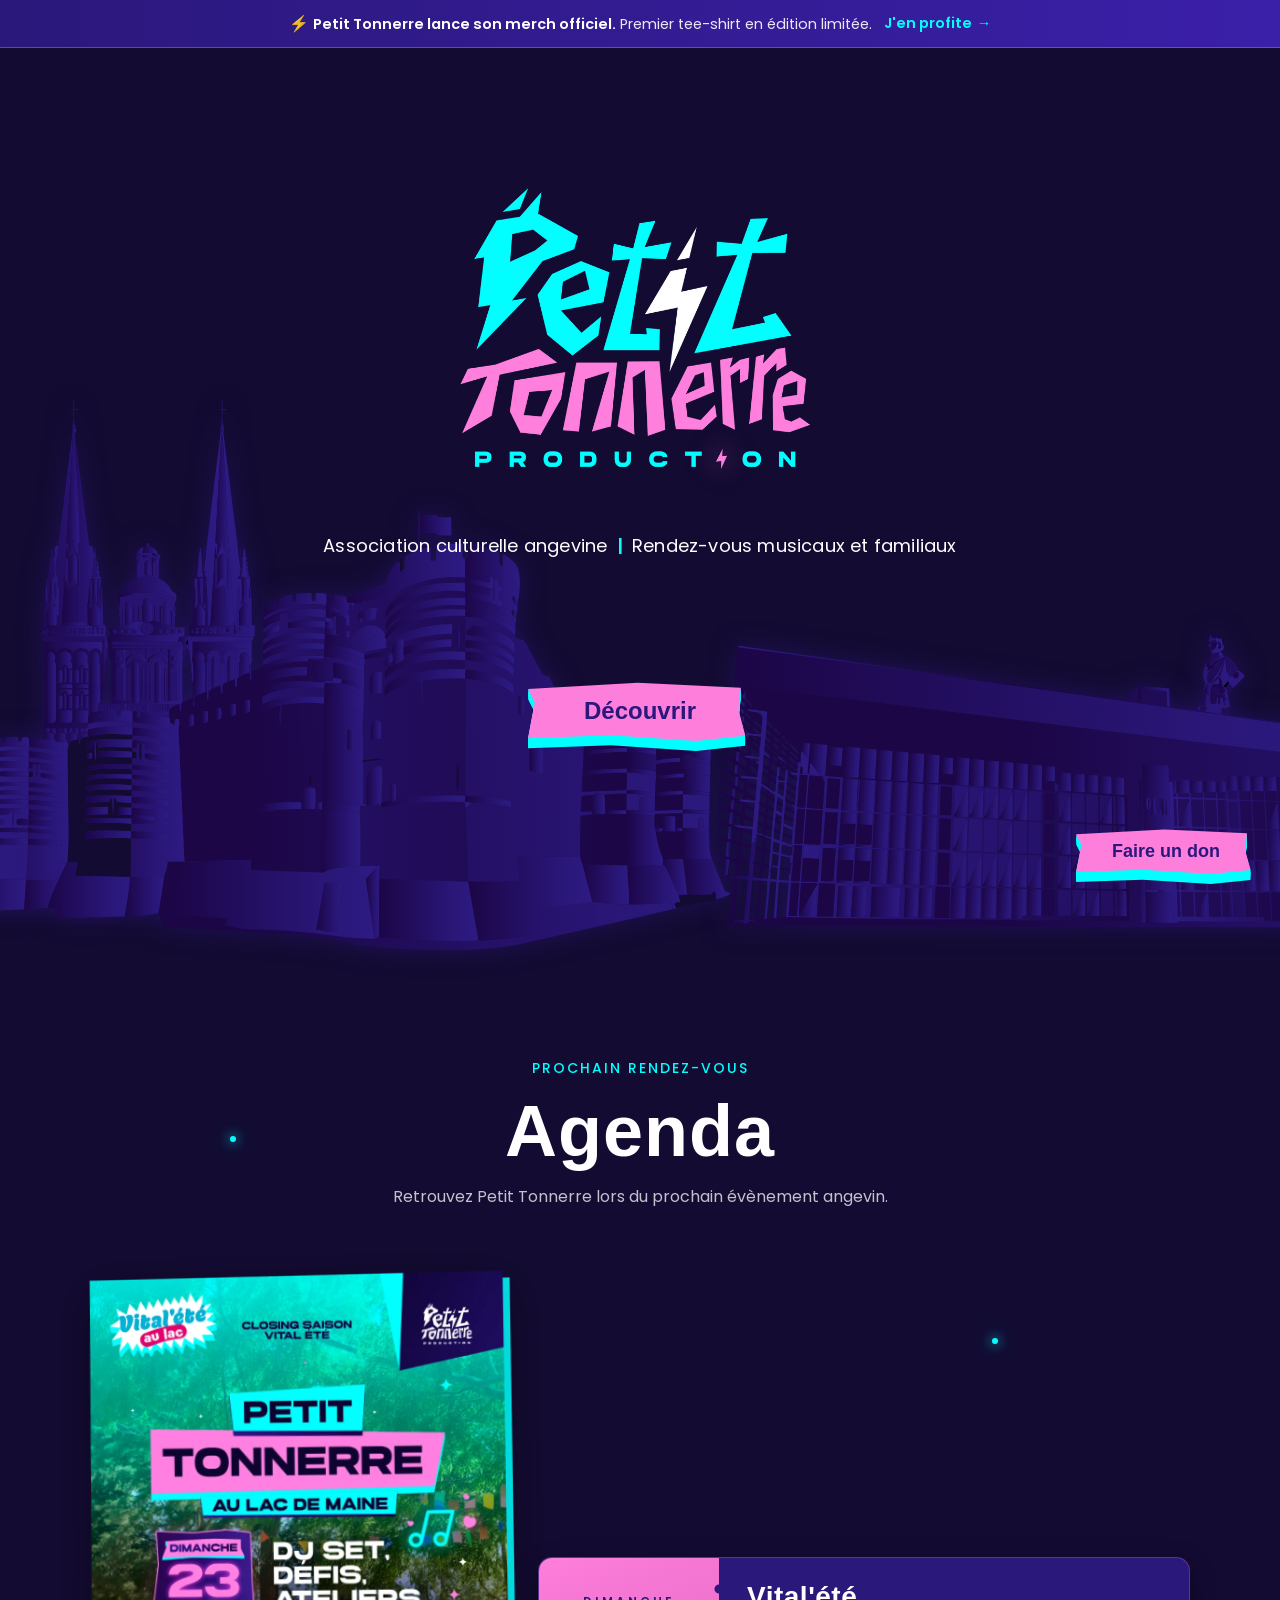
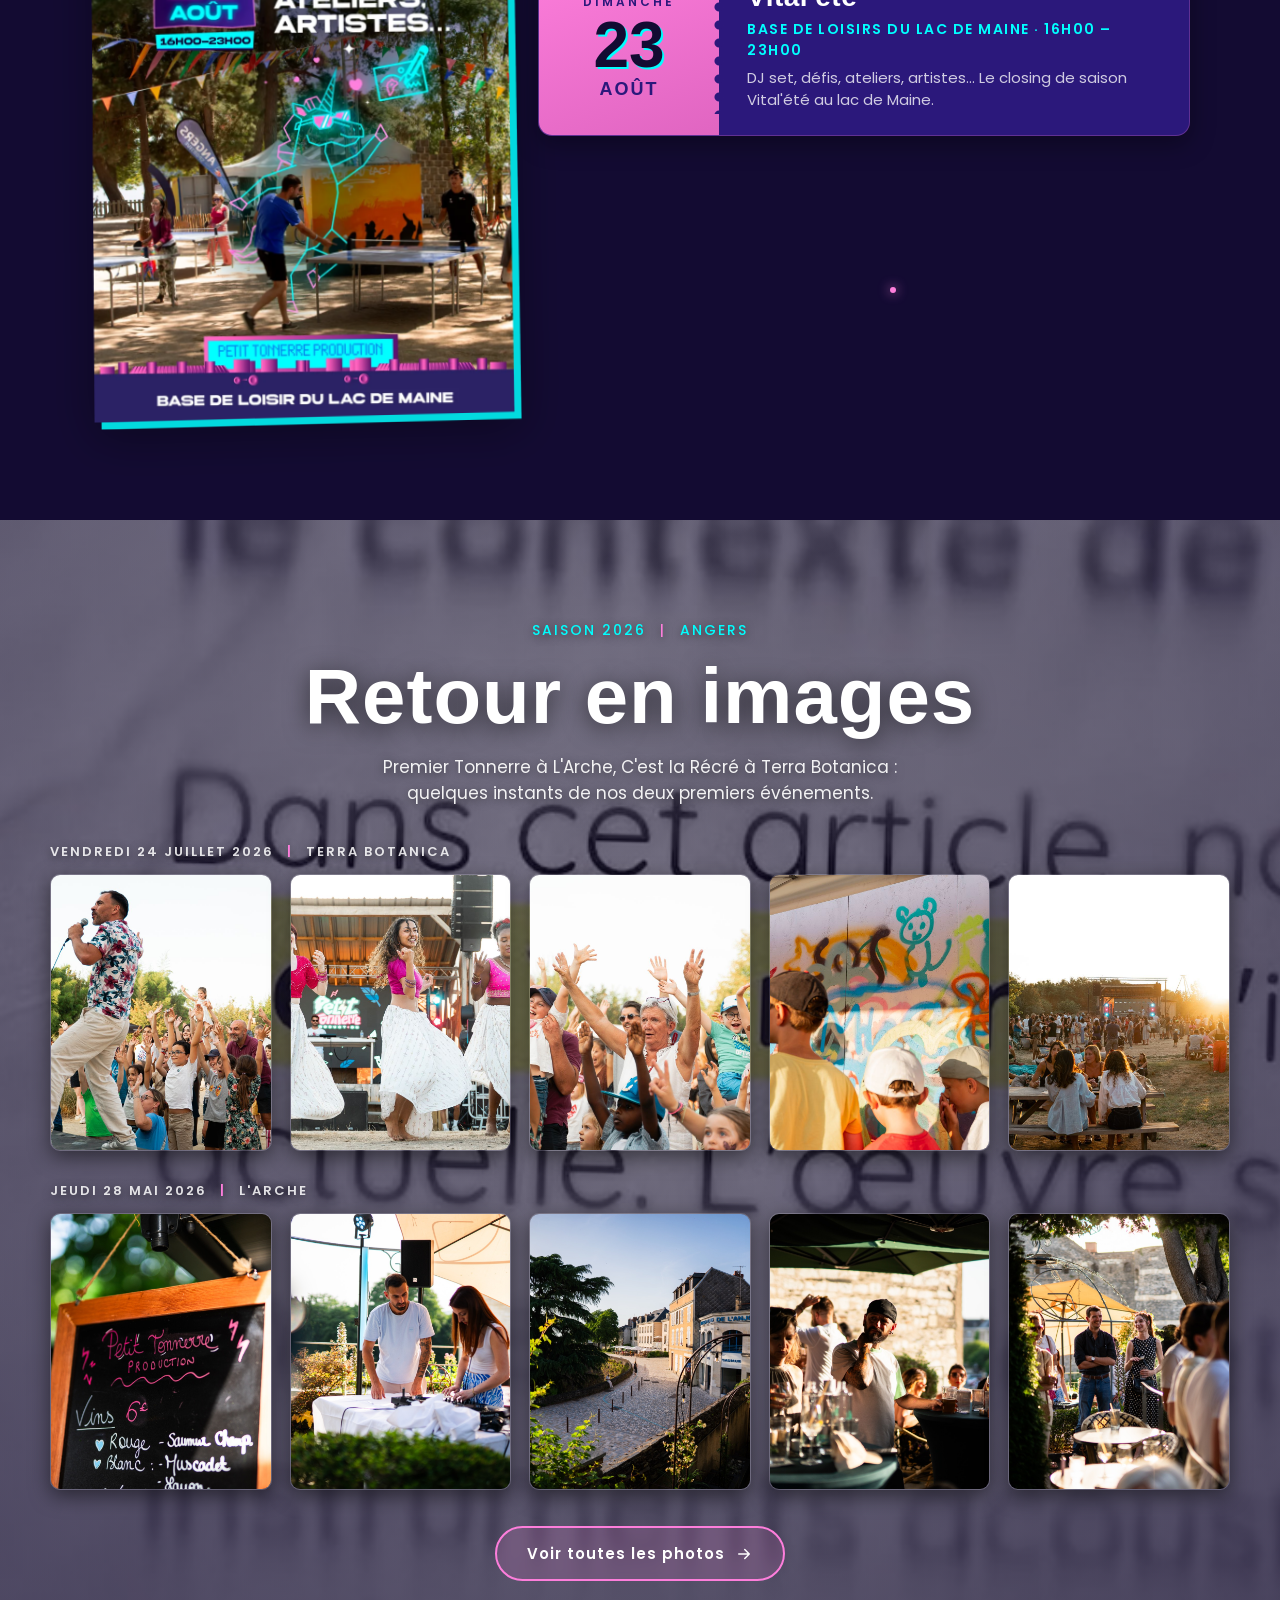
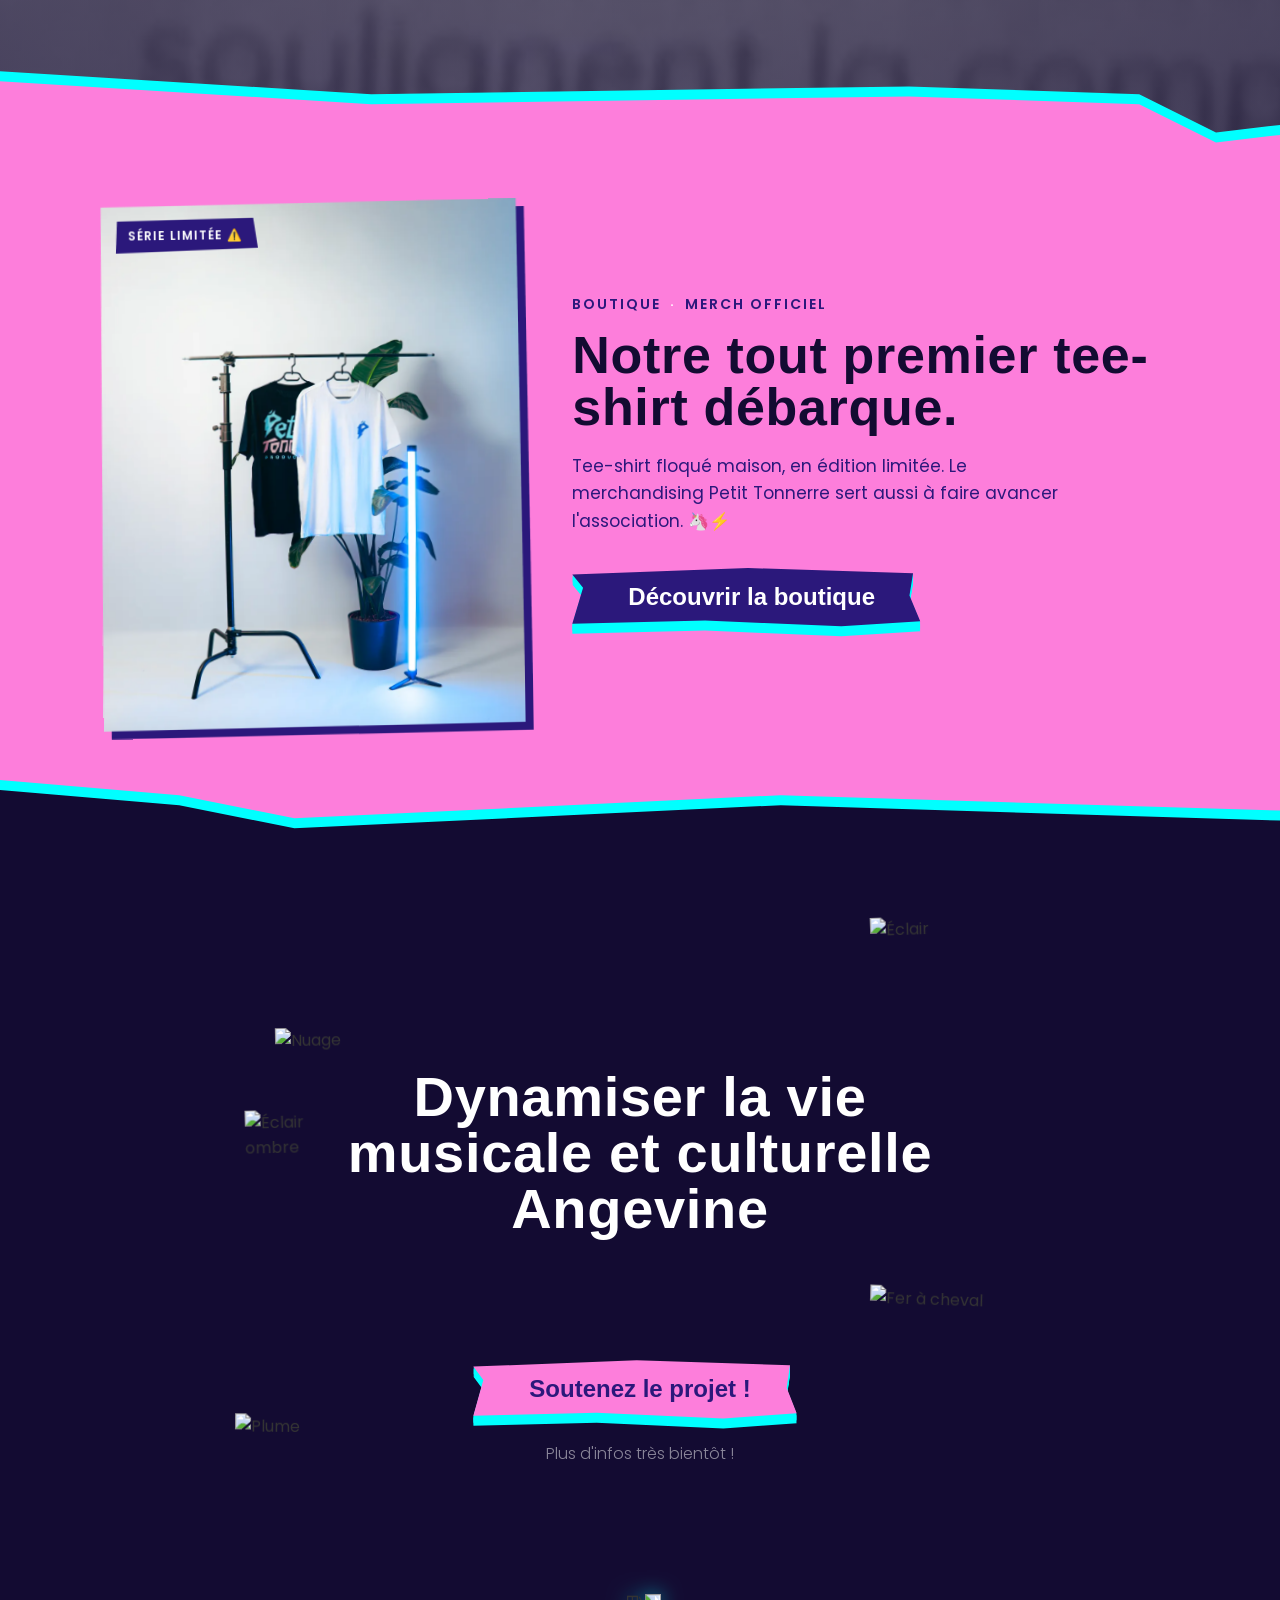
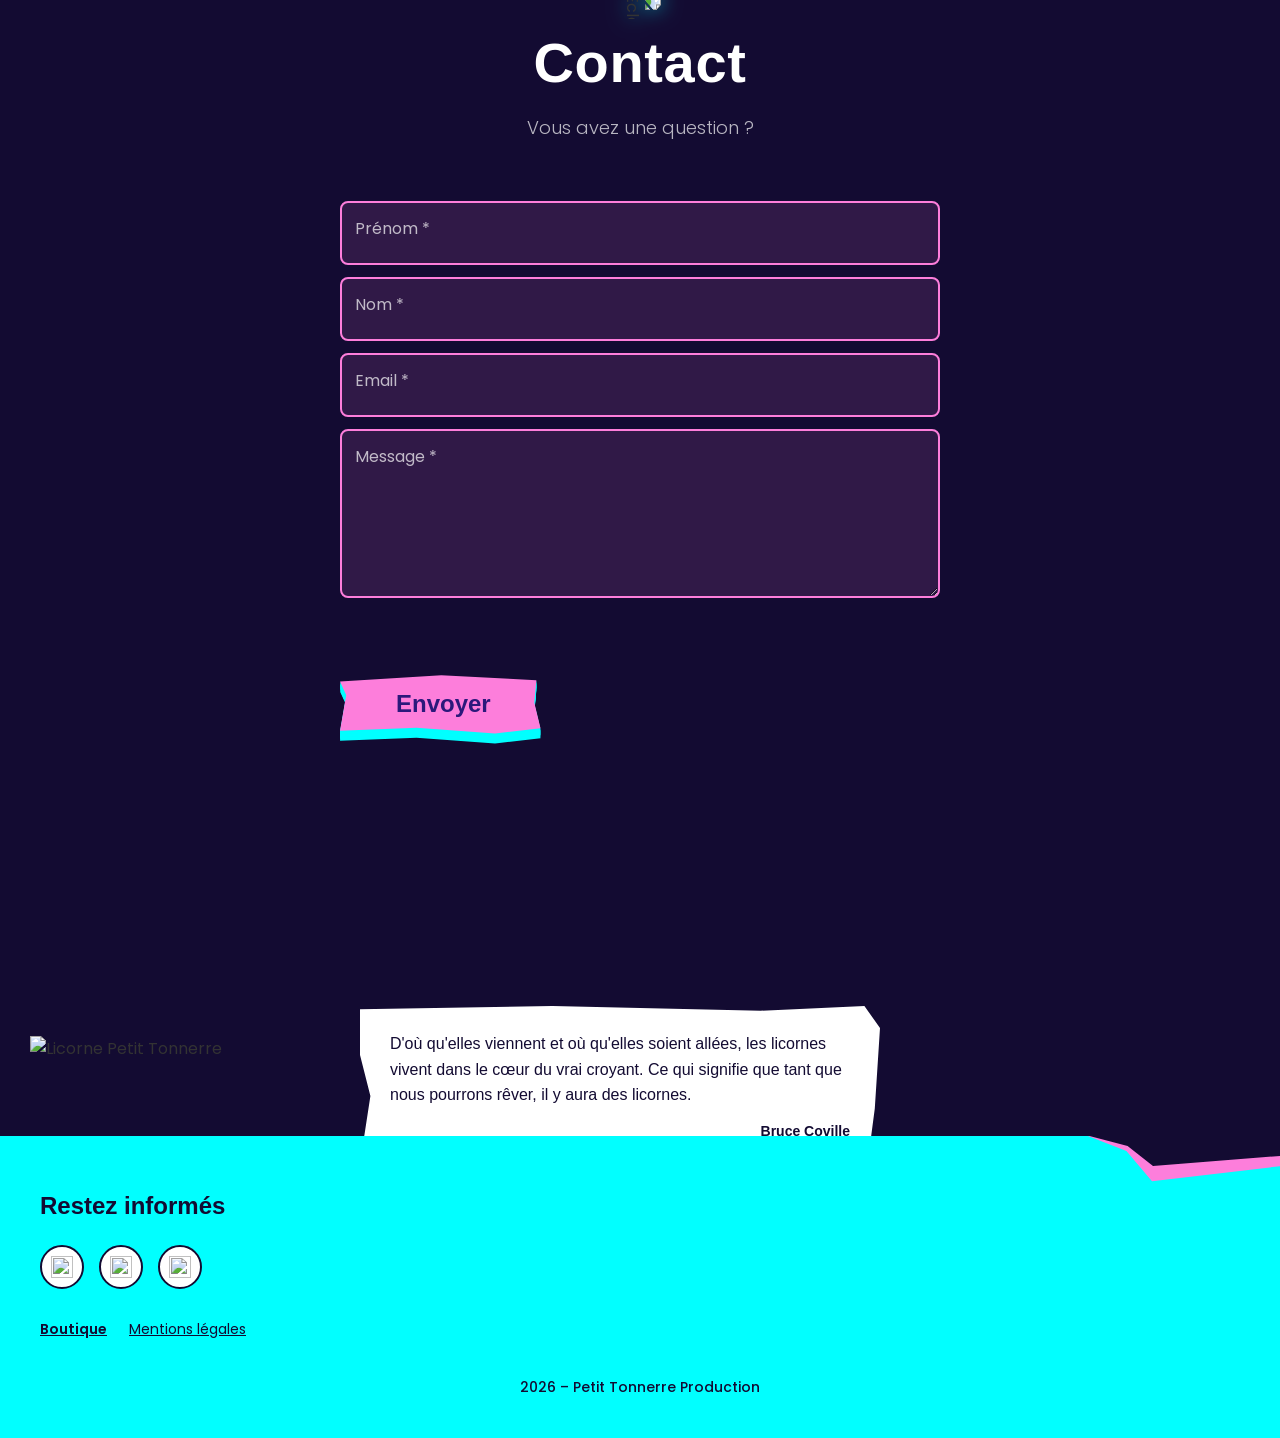
==== commit 230d9416: "Agenda : affiche Vital'été à gauche, carte agenda à droite sur desktop Co-Authored-By: Claude Fable " ====
--- a/index.html
+++ b/index.html
@@ -161,26 +161,25 @@
                 <h2 class="agenda-title">Agenda</h2>
                 <p class="agenda-subtitle">Retrouvez Petit Tonnerre lors du prochain évènement angevin.</p>
             </div>
-            <div class="agenda-list">
-                <div class="agenda-event">
-                    <div class="agenda-event-date">
-                        <span class="agenda-event-dow">DIMANCHE</span>
-                        <span class="agenda-event-day">23</span>
-                        <span class="agenda-event-month">AOÛT</span>
-                    </div>
-                    <div class="agenda-event-body">
-                        <h3 class="agenda-event-title">Vital'été</h3>
-                        <p class="agenda-event-venue">Base de loisirs du lac de Maine · 16h00 – 23h00</p>
-                        <p class="agenda-event-desc">DJ set, défis, ateliers, artistes... Le closing de saison Vital'été au lac de Maine.</p>
-                    </div>
-                </div>
-            </div>
-
-            <!-- Affiche Vital'été : découpe façon collage (clip-path .agenda-affiche), lien vers le post Instagram -->
-            <div class="agenda-focus agenda-focus-solo">
+            <!-- Affiche Vital'été à gauche (découpe collage, lien Instagram), carte agenda à droite -->
+            <div class="agenda-focus agenda-focus-card">
                 <a class="agenda-affiche" href="https://www.instagram.com/p/Db8Lnw-NY93/" target="_blank" rel="noopener noreferrer" aria-label="Affiche Vital'été au lac de Maine — voir la publication Instagram">
                     <img src="assets/img/affiche-vitalete-23-08.webp" alt="Affiche Petit Tonnerre au lac de Maine, closing de saison Vital'été — dimanche 23 août, 16h00 à 23h00, DJ set, défis, ateliers, artistes" loading="lazy">
                 </a>
+                <div class="agenda-list">
+                    <div class="agenda-event">
+                        <div class="agenda-event-date">
+                            <span class="agenda-event-dow">DIMANCHE</span>
+                            <span class="agenda-event-day">23</span>
+                            <span class="agenda-event-month">AOÛT</span>
+                        </div>
+                        <div class="agenda-event-body">
+                            <h3 class="agenda-event-title">Vital'été</h3>
+                            <p class="agenda-event-venue">Base de loisirs du lac de Maine · 16h00 – 23h00</p>
+                            <p class="agenda-event-desc">DJ set, défis, ateliers, artistes... Le closing de saison Vital'été au lac de Maine.</p>
+                        </div>
+                    </div>
+                </div>
             </div>
 
             <!-- Focus évènement (affiche + programme) : à réactiver quand les infos de Vital'été arrivent.
--- a/css/style.css
+++ b/css/style.css
@@ -2164,10 +2164,15 @@
     padding: 16px 44px;
 }
 
-/* Variante solo : affiche seule, centrée, sans panneau programme */
-.agenda-focus-solo {
-    grid-template-columns: minmax(0, 440px);
-    justify-content: center;
+/* Variante affiche + carte agenda : affiche à gauche, carte centrée verticalement à droite */
+.agenda-focus-card {
+    grid-template-columns: minmax(0, 420px) minmax(0, 1fr);
+    align-items: center;
+    margin-top: 0;
+}
+
+.agenda-focus-card .agenda-list {
+    min-width: 0;
 }
 
 @media (max-width: 900px) {
@@ -2176,6 +2181,10 @@
         max-width: 520px;
         margin-left: auto;
         margin-right: auto;
+    }
+    /* Sur mobile : carte agenda d'abord (info rapide), affiche en dessous */
+    .agenda-focus-card .agenda-affiche {
+        order: 1;
     }
 }
 
